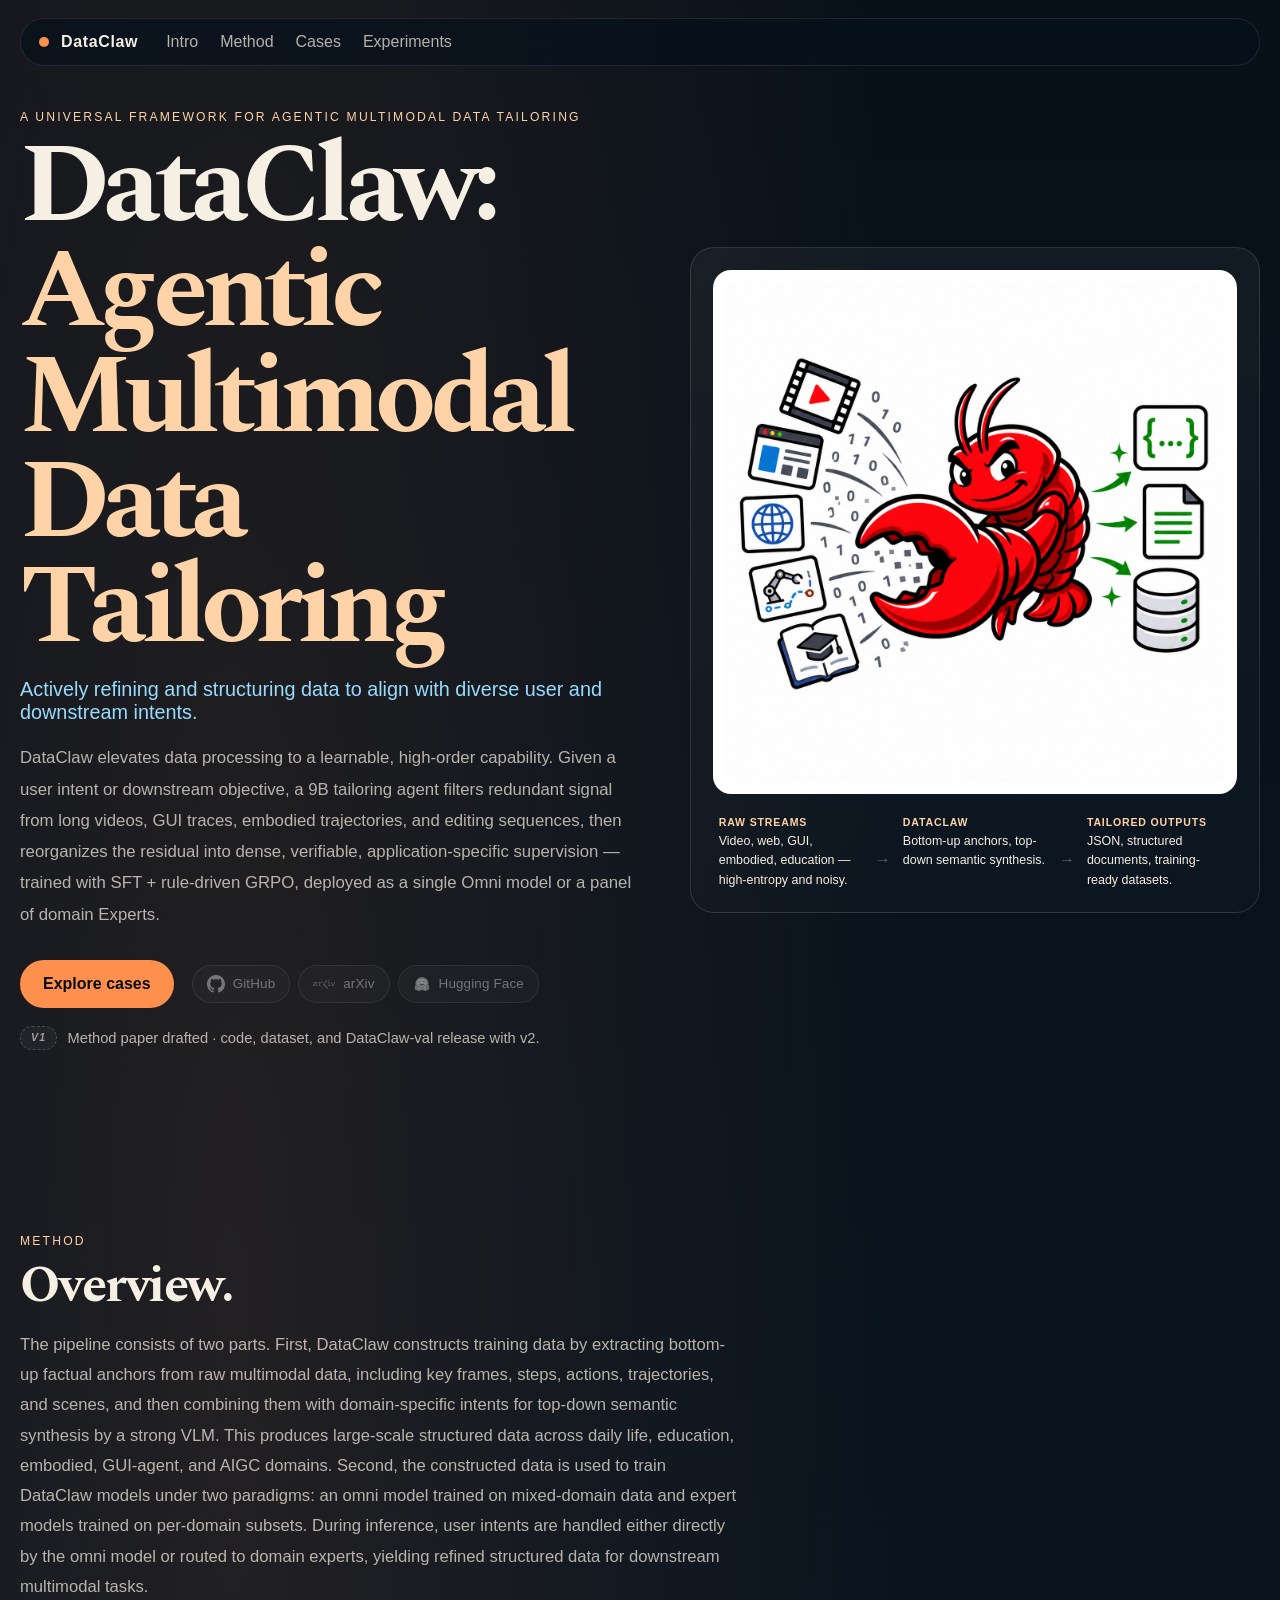
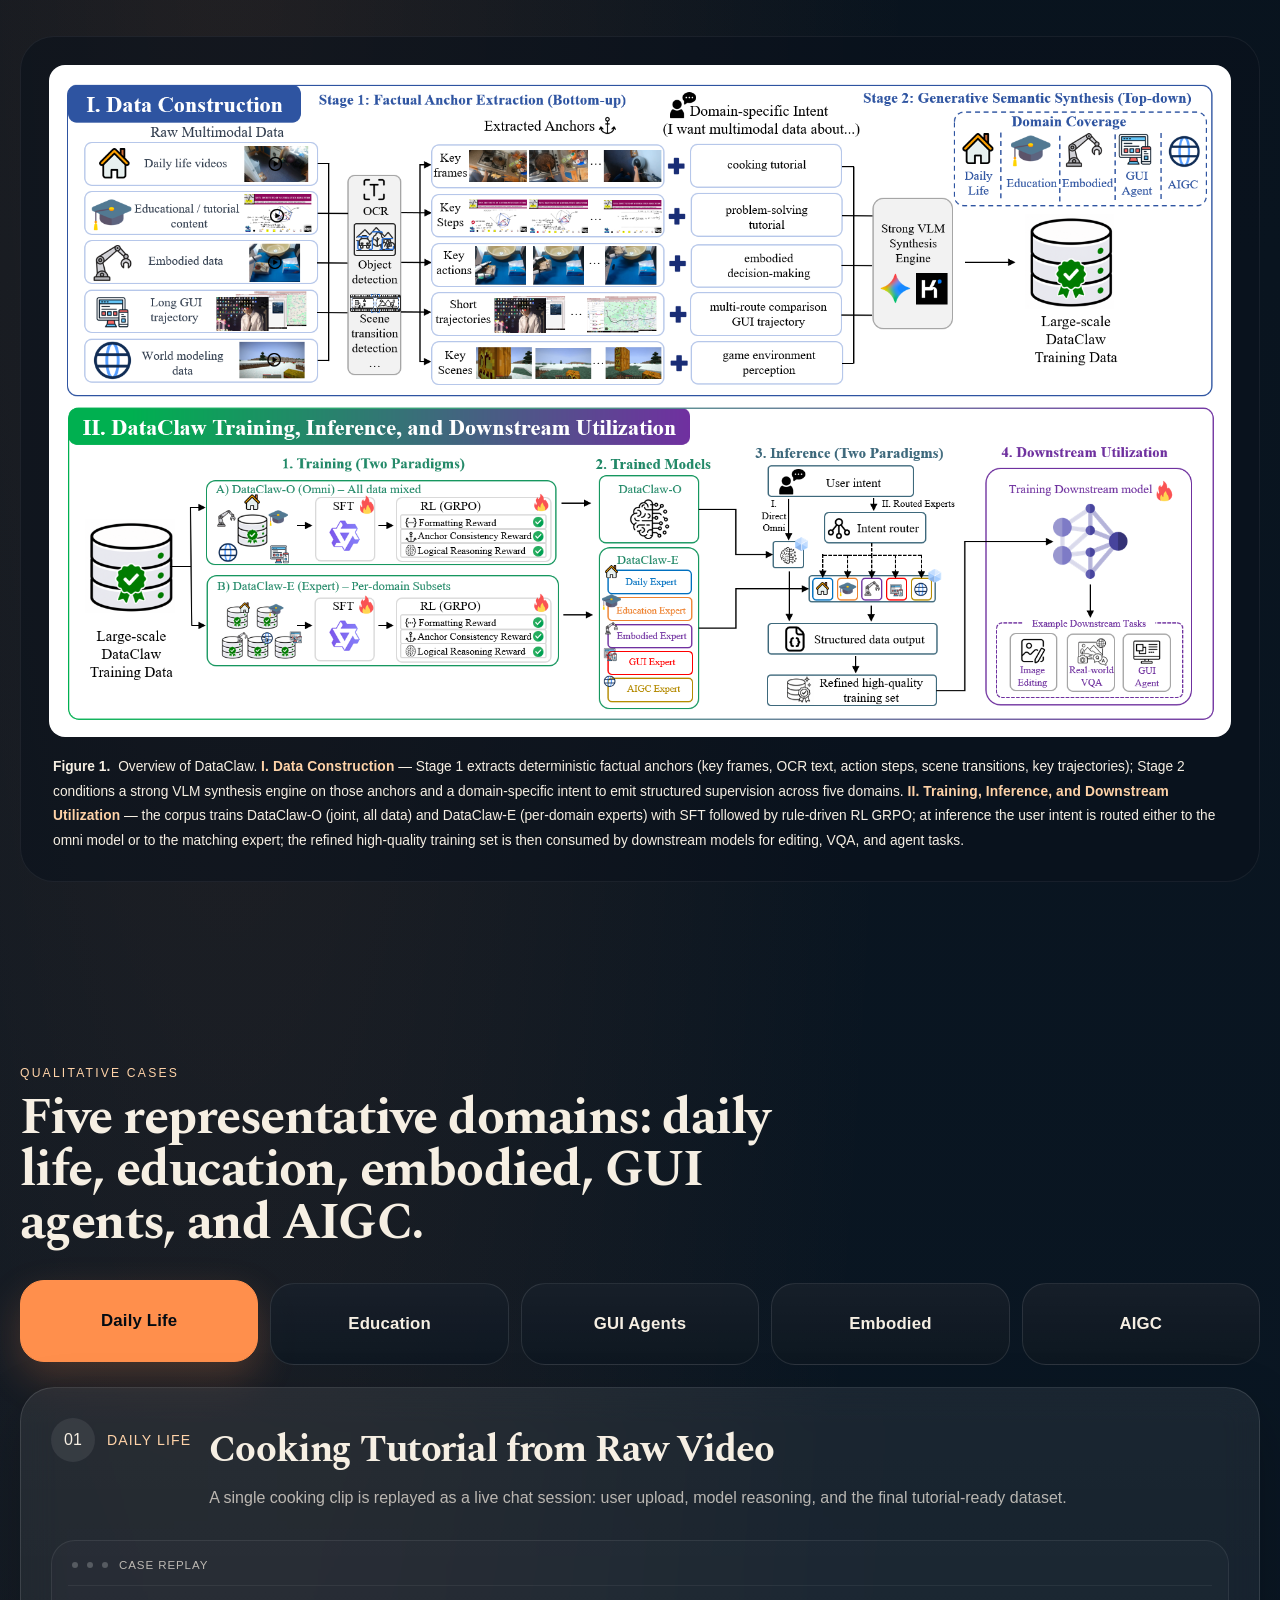
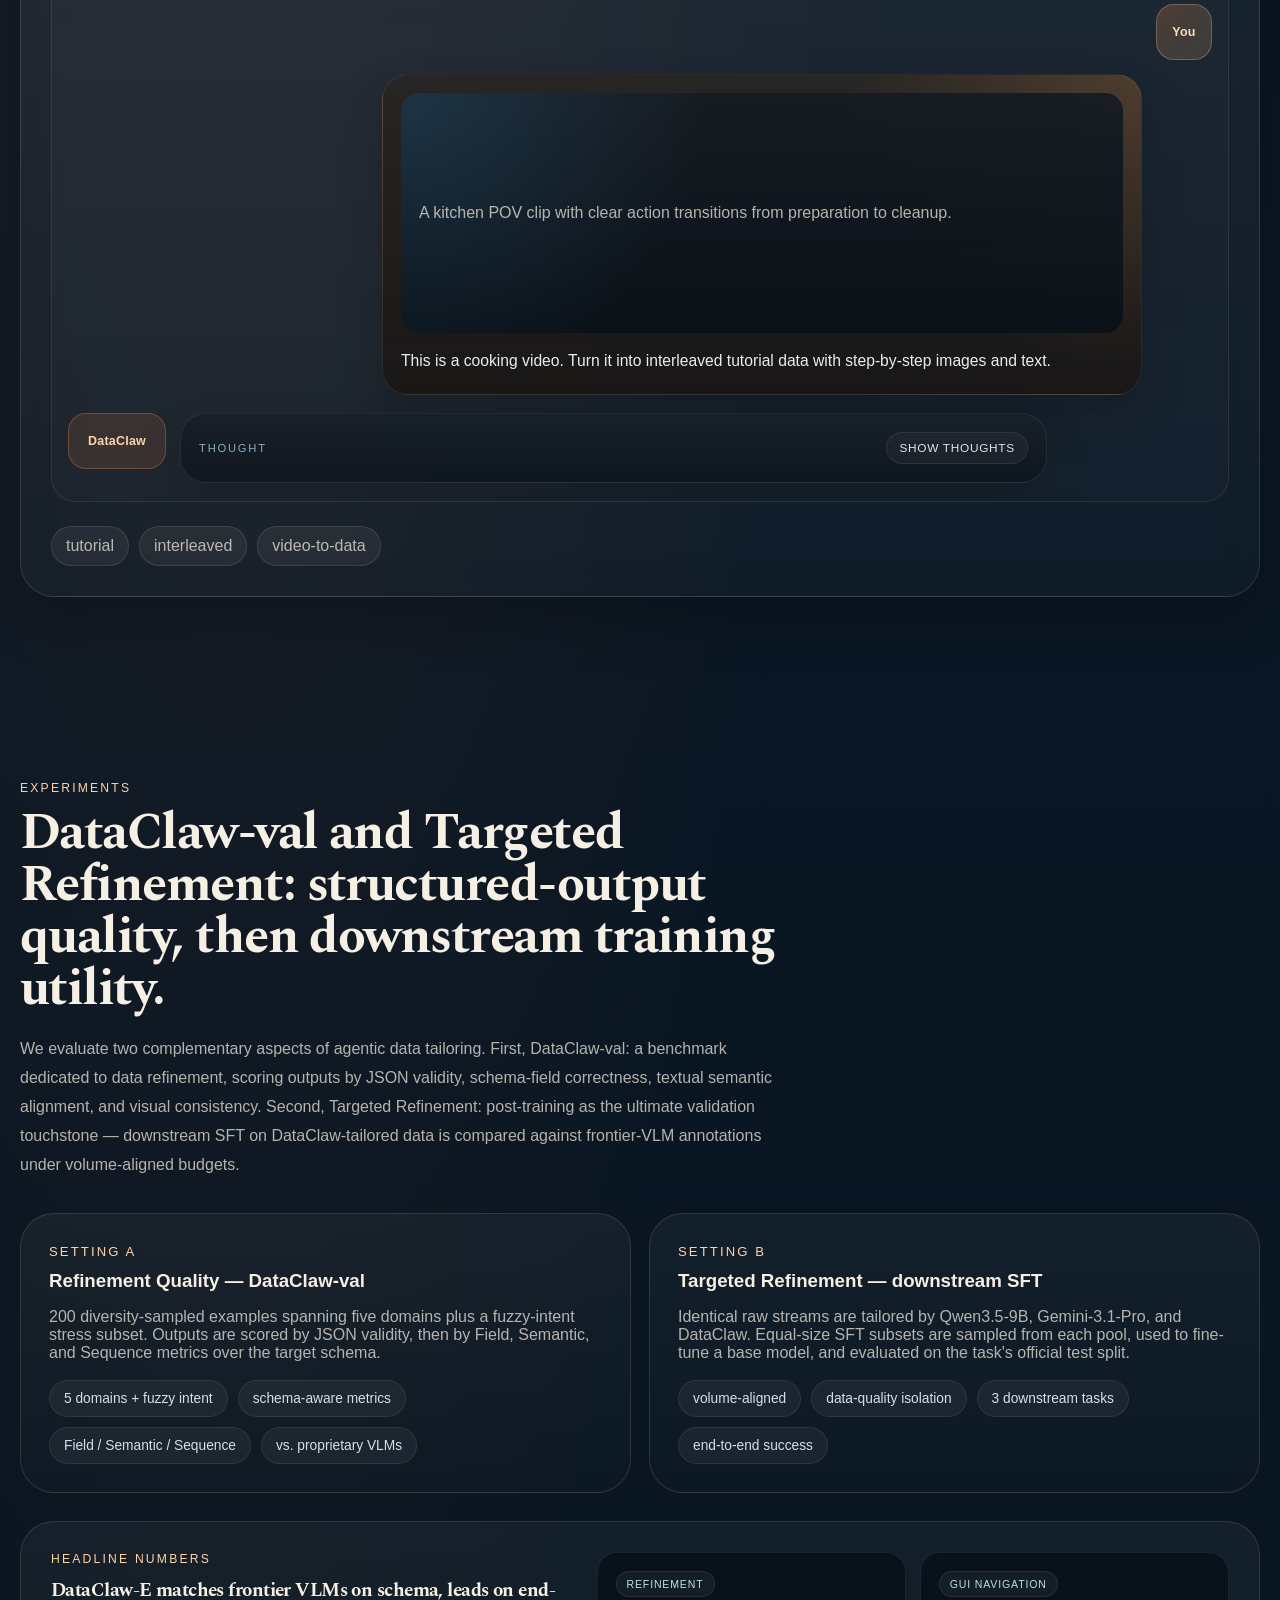
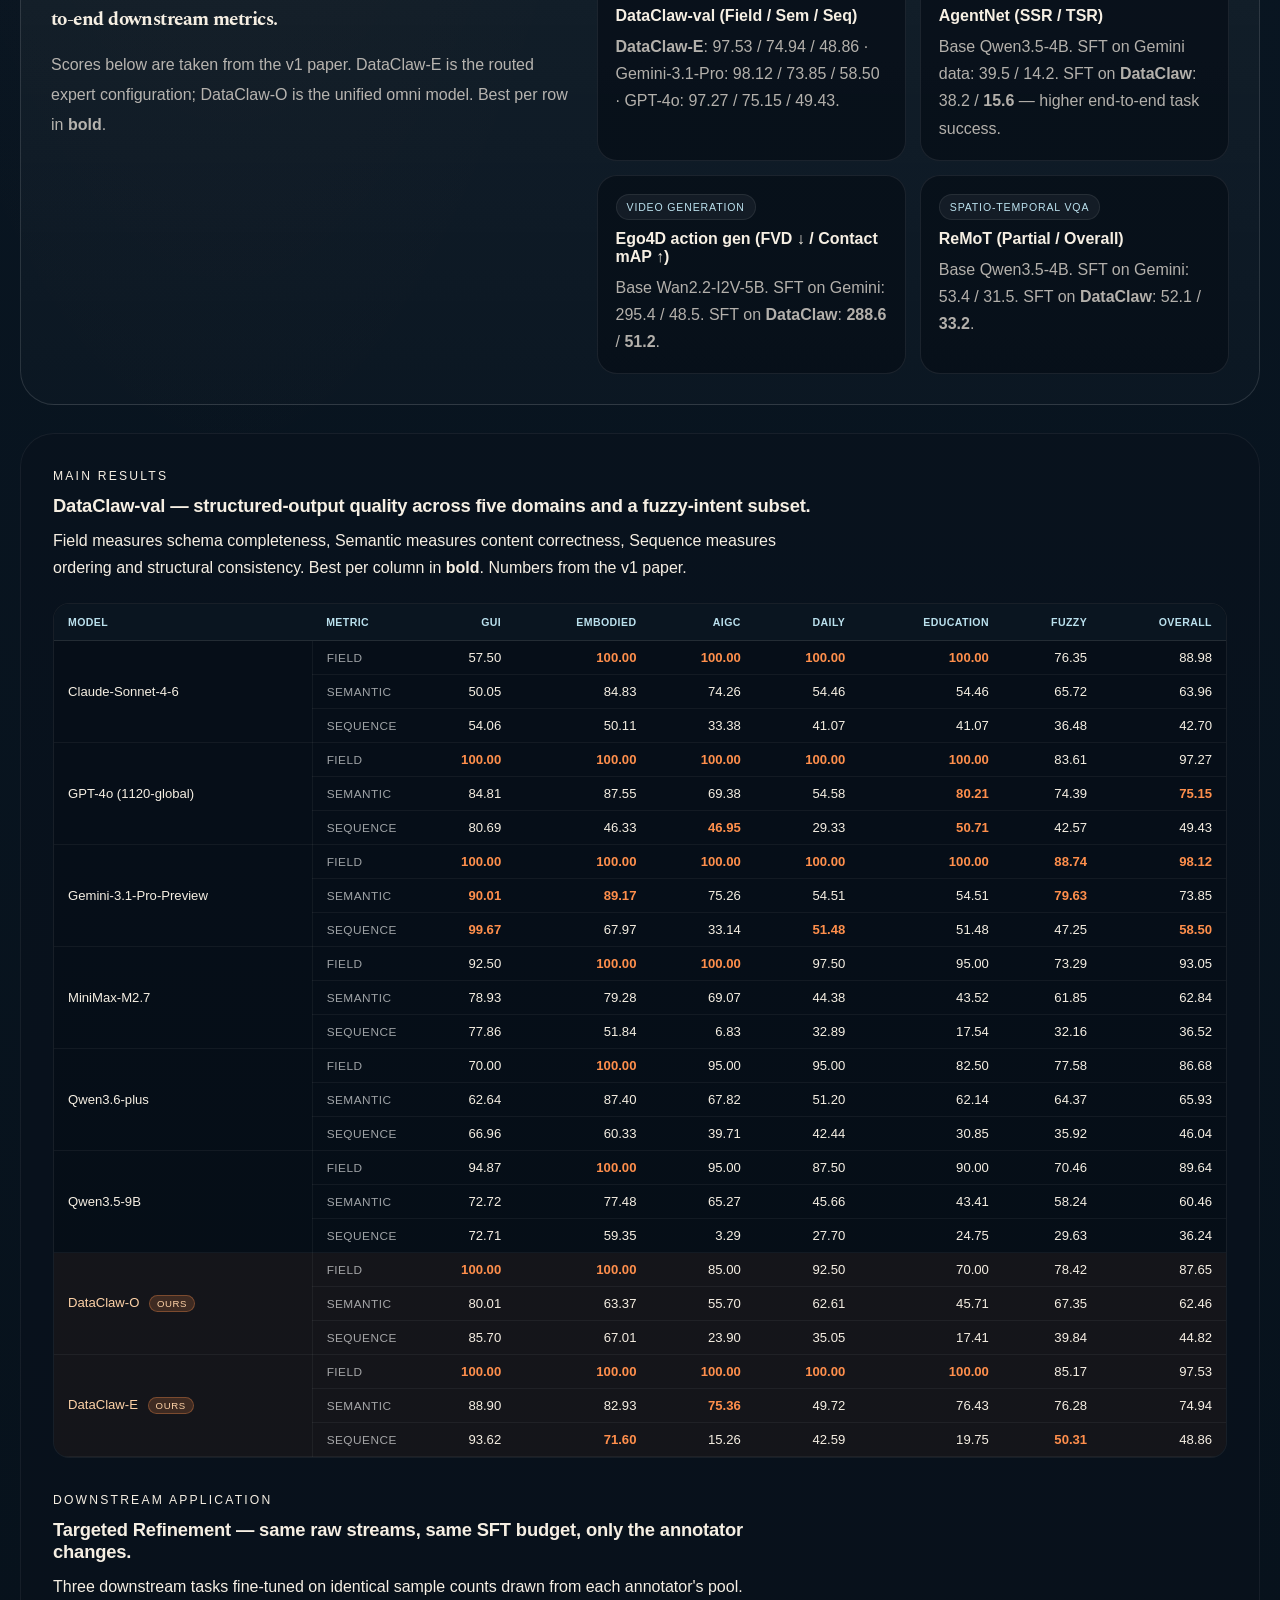
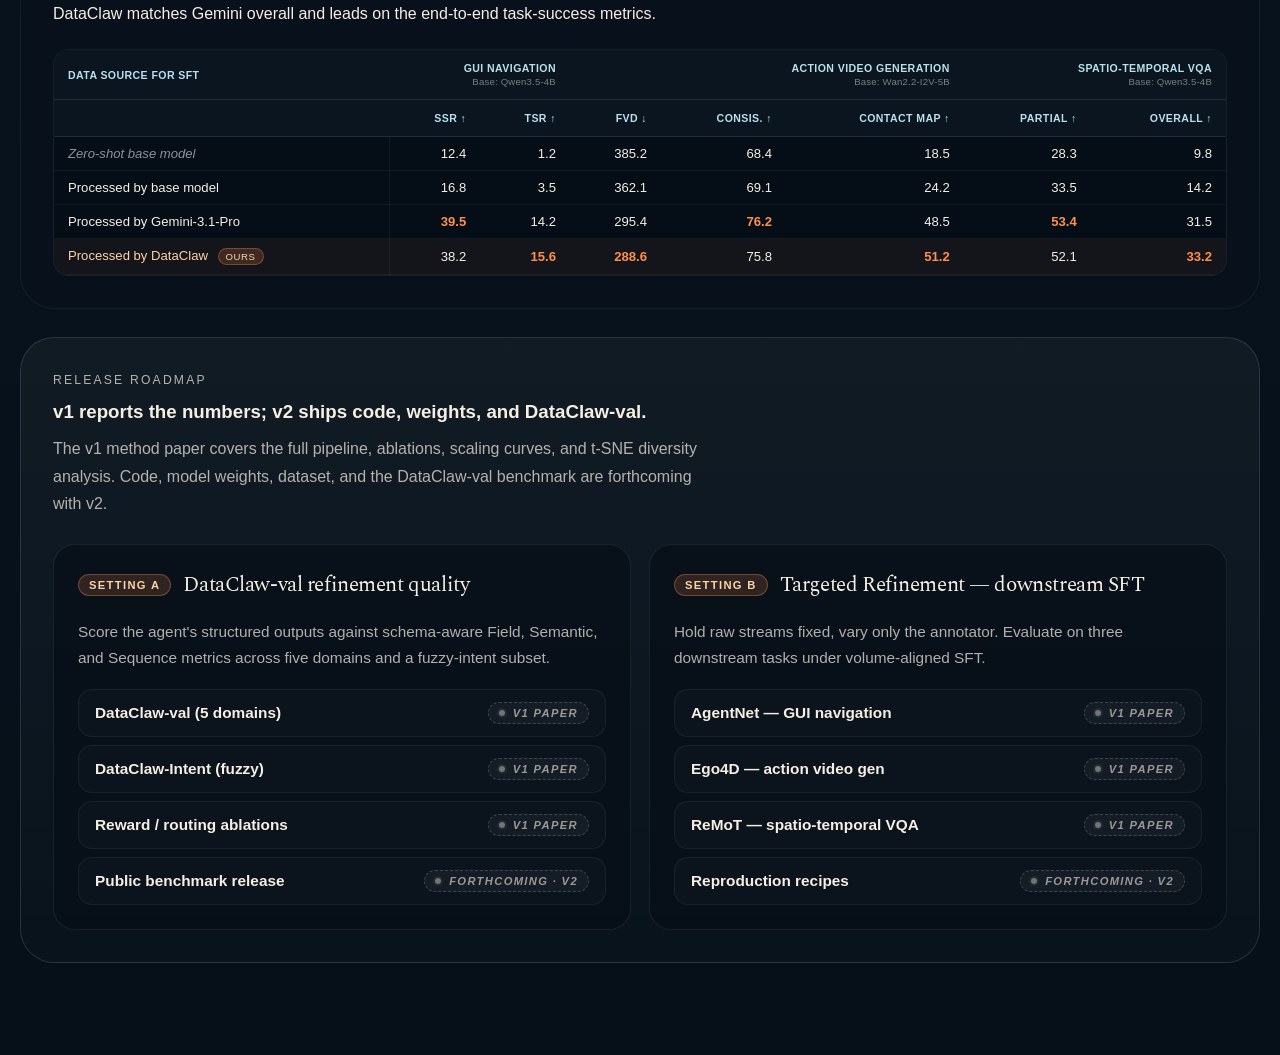
==== docs/index.html @ 2375d5c7 "Add DataClaw mascot illustration to hero stage" ====
<!doctype html>
<html lang="en">
  <head>
    <meta charset="UTF-8" />
    <meta name="viewport" content="width=device-width, initial-scale=1.0" />
    <title>DataClaw | Agentic Multimodal Data Tailoring</title>
    <meta
      name="description"
      content="DataClaw is a universal framework for agentic multimodal data tailoring: refine raw multimodal streams into intent-aligned, schema-conformant training data."
    />
    <link rel="preconnect" href="https://fonts.googleapis.com" />
    <link rel="preconnect" href="https://fonts.gstatic.com" crossorigin />
    <link
      rel="stylesheet"
      href="https://fonts.googleapis.com/css2?family=Spectral:ital,wght@0,500;0,600;1,400&display=swap"
    />
    <link rel="stylesheet" href="./styles.css?v=evaltable01" />
  </head>
  <body>
    <header class="site-nav">
      <a class="brand" href="#intro">
        <span class="brand-mark"></span>
        <span class="brand-text">DataClaw</span>
      </a>
      <nav class="nav-links" aria-label="Sections">
        <a href="#intro">Intro</a>
        <a href="#method">Method</a>
        <a href="#cases">Cases</a>
        <a href="#validation">Experiments</a>
      </nav>
    </header>

    <main>
      <section class="section hero" id="intro">
        <div class="hero-copy reveal">
          <p class="eyebrow">A universal framework for agentic multimodal data tailoring</p>
          <h1 class="hero-title">
            DataClaw:
            <span>Agentic Multimodal Data Tailoring</span>
          </h1>
          <p class="hero-subtitle">
            Actively refining and structuring data to align with diverse user and downstream intents.
          </p>
          <p class="hero-text">
            DataClaw elevates data processing to a learnable, high-order capability. Given a user
            intent or downstream objective, a 9B tailoring agent filters redundant signal from
            long videos, GUI traces, embodied trajectories, and editing sequences, then reorganizes
            the residual into dense, verifiable, application-specific supervision &mdash; trained
            with SFT + rule-driven GRPO, deployed as a single Omni model or a panel of domain Experts.
          </p>
          <div class="hero-actions">
            <a class="button button-primary" href="#cases">Explore cases</a>
            <div class="hero-icon-links" role="group" aria-label="Project links (forthcoming)">
              <span class="icon-link is-disabled" aria-disabled="true" title="GitHub &mdash; forthcoming">
                <svg viewBox="0 0 16 16" width="18" height="18" aria-hidden="true">
                  <path
                    fill="currentColor"
                    d="M8 0C3.58 0 0 3.58 0 8a8 8 0 0 0 5.47 7.59c.4.07.55-.17.55-.38 0-.19-.01-.82-.01-1.49-2.01.37-2.53-.49-2.69-.94-.09-.23-.48-.94-.82-1.13-.28-.15-.68-.52-.01-.53.63-.01 1.08.58 1.23.82.72 1.21 1.87.87 2.33.66.07-.52.28-.87.51-1.07-1.78-.2-3.64-.89-3.64-3.95 0-.87.31-1.59.82-2.15-.08-.2-.36-1.02.08-2.12 0 0 .67-.21 2.2.82.64-.18 1.32-.27 2-.27.68 0 1.36.09 2 .27 1.53-1.04 2.2-.82 2.2-.82.44 1.1.16 1.92.08 2.12.51.56.82 1.27.82 2.15 0 3.07-1.87 3.75-3.65 3.95.29.25.54.73.54 1.48 0 1.07-.01 1.93-.01 2.2 0 .21.15.46.55.38A8.013 8.013 0 0 0 16 8c0-4.42-3.58-8-8-8Z"
                  />
                </svg>
                <span class="icon-link-label">GitHub</span>
              </span>
              <span class="icon-link is-disabled" aria-disabled="true" title="arXiv &mdash; forthcoming">
                <img src="./assets/arxiv-logo.svg" alt="" class="icon-link-img icon-link-img-wordmark" />
                <span class="icon-link-label">arXiv</span>
              </span>
              <span class="icon-link is-disabled" aria-disabled="true" title="Hugging Face &mdash; forthcoming">
                <img src="./assets/hf-logo.svg" alt="" class="icon-link-img" />
                <span class="icon-link-label">Hugging Face</span>
              </span>
            </div>
          </div>
          <p class="hero-release-note">
            <span class="hero-release-tag">v1</span>
            <span>Method paper drafted &middot; code, dataset, and DataClaw-val release with v2.</span>
          </p>
        </div>

        <aside class="hero-stage reveal" aria-label="DataClaw at a glance">
          <figure class="hero-mascot">
            <img
              src="./assets/mascot.png"
              alt="DataClaw mascot: a red lobster pinching high-entropy raw multimodal inputs (video, web, GUI, robot, education) on the left and producing structured outputs (JSON, document, dataset) on the right."
              loading="eager"
            />
            <figcaption class="hero-mascot-caption">
              <span class="hero-mascot-step">
                <span class="hero-mascot-step-tag">Raw streams</span>
                <span class="hero-mascot-step-copy">Video, web, GUI, embodied, education &mdash; high-entropy and noisy.</span>
              </span>
              <span class="hero-mascot-arrow" aria-hidden="true">&rarr;</span>
              <span class="hero-mascot-step">
                <span class="hero-mascot-step-tag">DataClaw</span>
                <span class="hero-mascot-step-copy">Bottom-up anchors, top-down semantic synthesis.</span>
              </span>
              <span class="hero-mascot-arrow" aria-hidden="true">&rarr;</span>
              <span class="hero-mascot-step">
                <span class="hero-mascot-step-tag">Tailored outputs</span>
                <span class="hero-mascot-step-copy">JSON, structured documents, training-ready datasets.</span>
              </span>
            </figcaption>
          </figure>
        </aside>
      </section>

      <section class="section method-section" id="method">
        <div class="section-head reveal">
          <p class="eyebrow">Method</p>
          <h2>Overview.</h2>
          <p class="section-copy">
            The pipeline consists of two parts. First, DataClaw constructs training data by
            extracting bottom-up factual anchors from raw multimodal data, including key frames,
            steps, actions, trajectories, and scenes, and then combining them with domain-specific
            intents for top-down semantic synthesis by a strong VLM. This produces large-scale
            structured data across daily life, education, embodied, GUI-agent, and AIGC domains.
            Second, the constructed data is used to train DataClaw models under two paradigms:
            an omni model trained on mixed-domain data and expert models trained on per-domain
            subsets. During inference, user intents are handled either directly by the omni model
            or routed to domain experts, yielding refined structured data for downstream
            multimodal tasks.
          </p>
        </div>

        <figure class="method-overview-figure reveal" aria-labelledby="method-overview-caption">
          <img
            src="./assets/method/overview.png"
            alt="DataClaw overview: data construction via bottom-up factual anchor extraction and top-down semantic synthesis, followed by training under Omni and Expert paradigms, inference, and downstream utilization."
            loading="lazy"
          />
          <figcaption id="method-overview-caption">
            <strong>Figure 1.</strong> Overview of DataClaw.
            <em>I. Data Construction</em> &mdash; Stage 1 extracts deterministic factual anchors
            (key frames, OCR text, action steps, scene transitions, key trajectories);
            Stage 2 conditions a strong VLM synthesis engine on those anchors and a
            domain-specific intent to emit structured supervision across five domains.
            <em>II. Training, Inference, and Downstream Utilization</em> &mdash; the corpus
            trains DataClaw-O (joint, all data) and DataClaw-E (per-domain experts) with
            SFT followed by rule-driven RL GRPO; at inference the user intent is routed
            either to the omni model or to the matching expert; the refined high-quality
            training set is then consumed by downstream models for editing, VQA, and agent
            tasks.
          </figcaption>
        </figure>
      </section>

      <section class="section cases-section" id="cases">
        <div class="section-head reveal">
          <p class="eyebrow">Qualitative cases</p>
          <h2>Five representative domains: daily life, education, embodied, GUI agents, and AIGC.</h2>
        </div>

        <div class="cases-layout">
          <nav class="case-nav reveal" id="case-filter" aria-label="Case categories">
            <button class="case-nav-item is-active" type="button" data-case-target="cooking" aria-controls="case-spotlight">
              <span class="case-nav-title">Daily Life</span>
            </button>
            <button class="case-nav-item" type="button" data-case-target="geometry" aria-controls="case-spotlight">
              <span class="case-nav-title">Education</span>
            </button>
            <button class="case-nav-item" type="button" data-case-target="gui" aria-controls="case-spotlight">
              <span class="case-nav-title">GUI Agents</span>
            </button>
            <button class="case-nav-item" type="button" data-case-target="embodied" aria-controls="case-spotlight">
              <span class="case-nav-title">Embodied</span>
            </button>
            <button class="case-nav-item" type="button" data-case-target="editing" aria-controls="case-spotlight">
              <span class="case-nav-title">AIGC</span>
            </button>
          </nav>

          <aside class="case-spotlight reveal" id="case-spotlight">
            <div class="spotlight-header">
              <div class="spotlight-meta">
                <span class="spotlight-index" id="spotlight-index">01</span>
                <span class="spotlight-domain" id="spotlight-domain">Daily Life</span>
              </div>
              <div class="spotlight-copy">
                <h3 id="spotlight-title">Cooking Tutorial from Raw Video</h3>
                <p id="spotlight-summary">
                  Turn a cooking-and-cleanup video into interleaved instructional data that feels like a real tutorial page.
                </p>
                <div class="case-subnav" id="case-subnav" hidden>
                  <span class="case-subnav-label">Subcategory</span>
                  <div class="case-subnav-controls">
                    <button class="case-subnav-button" id="case-subnav-prev" type="button" aria-label="Previous subcategory">
                      <span aria-hidden="true">‹</span>
                    </button>
                    <span class="case-subnav-current" id="case-subnav-current">Game Generation</span>
                    <button class="case-subnav-button" id="case-subnav-next" type="button" aria-label="Next subcategory">
                      <span aria-hidden="true">›</span>
                    </button>
                  </div>
                  <span class="case-subnav-count" id="case-subnav-count">1 / 2</span>
                </div>
              </div>
            </div>

            <div class="case-chat-shell" id="case-chat-shell">
              <div class="case-chat-topbar">
                <span class="chat-topbar-dot"></span>
                <span class="chat-topbar-dot"></span>
                <span class="chat-topbar-dot"></span>
                <p>Case Replay</p>
              </div>

              <div class="case-chat-thread" id="case-chat-thread">
                <article class="chat-message chat-message-user" data-chat-step="1">
                  <div class="chat-avatar chat-avatar-user">You</div>
                  <div class="chat-bubble chat-bubble-user">
                    <div class="chat-upload-preview" id="case-input-preview">
                      <video
                        class="case-input-video"
                        id="case-input-video"
                        playsinline
                        muted
                        controls
                        loop
                        preload="metadata"
                      ></video>
                      <img class="case-input-poster" id="case-input-poster" alt="Uploaded video preview" hidden />
                    </div>

                    <div class="case-input-assets" id="case-input-assets" hidden></div>

                    <div class="case-input-fallback" id="case-input-fallback">
                      <p id="case-input-fallback-copy">A source asset is available for this case.</p>
                    </div>

                    <p class="chat-message-copy" id="case-input-intent">
                      This is a cooking video. Turn it into interleaved tutorial data with step-by-step images and text.
                    </p>
                  </div>
                </article>

                <article class="chat-message chat-message-assistant" data-chat-step="2">
                  <div class="chat-avatar chat-avatar-ai">DataClaw</div>
                  <div class="chat-bubble chat-bubble-assistant">
                    <div class="case-thought-head">
                      <p class="chat-bubble-kicker">THOUGHT</p>
                      <button
                        class="case-thought-toggle"
                        id="case-thought-toggle"
                        type="button"
                        aria-expanded="false"
                        aria-controls="case-thought-panel"
                      >
                        <span id="case-thought-toggle-label">Show thoughts</span>
                      </button>
                    </div>
                    <div class="case-thought-panel is-collapsed" id="case-thought-panel" hidden>
                      <div class="chat-typing" id="case-typing-indicator" aria-hidden="true">
                        <span></span>
                        <span></span>
                        <span></span>
                      </div>

                      <div class="case-thought-grid" id="case-thought-grid"></div>
                    </div>
                  </div>
                </article>

                <article class="chat-message chat-message-assistant chat-message-output" data-chat-step="3">
                  <div class="chat-avatar chat-avatar-ai">DataClaw</div>
                  <div class="chat-bubble chat-bubble-assistant chat-bubble-output">
                    <div class="chat-sample-card" id="case-output-card">
                      <div class="case-output-field" id="case-output-task-field">
                        <span class="case-output-label" id="case-output-task-label">TASK</span>
                        <div class="case-task-preview" id="case-task-preview" hidden>
                          <video
                            id="case-task-video"
                            playsinline
                            muted
                            controls
                            loop
                            preload="metadata"
                            hidden
                          ></video>
                          <img id="case-task-poster" alt="Task source frame" />
                        </div>
                        <p class="case-output-question" id="case-output-question">
                          This is my current situation: I am about to cook meat, and I am setting a timer to keep track of the cooking time. I want to know what I should do next.
                        </p>
                      </div>
                      <div class="case-output-field" id="case-output-solution-field">
                        <span class="case-output-label" id="case-output-solution-label">SOLUTION</span>
                        <p class="case-output-text" id="case-output-text" hidden></p>
                        <div class="case-output-gallery" id="case-output-gallery"></div>
                      </div>
                    </div>
                  </div>
                </article>
              </div>
            </div>

            <div class="spotlight-tags" id="spotlight-tags"></div>
          </aside>
        </div>
      </section>

      <section class="section validation-section" id="validation">
        <div class="section-head reveal">
          <p class="eyebrow">Experiments</p>
          <h2>DataClaw-val and Targeted Refinement: structured-output quality, then downstream training utility.</h2>
          <p class="validation-intro">
            We evaluate two complementary aspects of agentic data tailoring. First,
            DataClaw-val: a benchmark dedicated to data refinement, scoring outputs by JSON
            validity, schema-field correctness, textual semantic alignment, and visual
            consistency. Second, Targeted Refinement: post-training as the ultimate
            validation touchstone &mdash; downstream SFT on DataClaw-tailored data is
            compared against frontier-VLM annotations under volume-aligned budgets.
          </p>
        </div>

        <div class="eval-setting-grid">
          <article class="eval-setting-card reveal">
            <span class="validation-index">Setting A</span>
            <h3>Refinement Quality &mdash; DataClaw-val</h3>
            <p>
              200 diversity-sampled examples spanning five domains plus a fuzzy-intent
              stress subset. Outputs are scored by JSON validity, then by Field, Semantic,
              and Sequence metrics over the target schema.
            </p>
            <ul class="eval-pill-list">
              <li>5 domains + fuzzy intent</li>
              <li>schema-aware metrics</li>
              <li>Field / Semantic / Sequence</li>
              <li>vs. proprietary VLMs</li>
            </ul>
          </article>
          <article class="eval-setting-card reveal">
            <span class="validation-index">Setting B</span>
            <h3>Targeted Refinement &mdash; downstream SFT</h3>
            <p>
              Identical raw streams are tailored by Qwen3.5-9B, Gemini-3.1-Pro, and
              DataClaw. Equal-size SFT subsets are sampled from each pool, used to
              fine-tune a base model, and evaluated on the task's official test split.
            </p>
            <ul class="eval-pill-list">
              <li>volume-aligned</li>
              <li>data-quality isolation</li>
              <li>3 downstream tasks</li>
              <li>end-to-end success</li>
            </ul>
          </article>
        </div>

        <div class="eval-benchmark-board reveal">
          <div class="summary-copy">
            <p class="eyebrow">Headline numbers</p>
            <h3>DataClaw-E matches frontier VLMs on schema, leads on end-to-end downstream metrics.</h3>
            <p>
              Scores below are taken from the v1 paper. DataClaw-E is the routed expert
              configuration; DataClaw-O is the unified omni model. Best per row in <strong>bold</strong>.
            </p>
          </div>
          <div class="eval-benchmark-grid">
            <article class="eval-benchmark-card">
              <span class="eval-benchmark-tag">Refinement</span>
              <h4>DataClaw-val (Field / Sem / Seq)</h4>
              <p><strong>DataClaw-E</strong>: 97.53 / 74.94 / 48.86 &middot; Gemini-3.1-Pro: 98.12 / 73.85 / 58.50 &middot; GPT-4o: 97.27 / 75.15 / 49.43.</p>
            </article>
            <article class="eval-benchmark-card">
              <span class="eval-benchmark-tag">GUI navigation</span>
              <h4>AgentNet (SSR / TSR)</h4>
              <p>Base Qwen3.5-4B. SFT on Gemini data: 39.5 / 14.2. SFT on <strong>DataClaw</strong>: 38.2 / <strong>15.6</strong> &mdash; higher end-to-end task success.</p>
            </article>
            <article class="eval-benchmark-card">
              <span class="eval-benchmark-tag">Video generation</span>
              <h4>Ego4D action gen (FVD &darr; / Contact mAP &uarr;)</h4>
              <p>Base Wan2.2-I2V-5B. SFT on Gemini: 295.4 / 48.5. SFT on <strong>DataClaw</strong>: <strong>288.6</strong> / <strong>51.2</strong>.</p>
            </article>
            <article class="eval-benchmark-card">
              <span class="eval-benchmark-tag">Spatio-temporal VQA</span>
              <h4>ReMoT (Partial / Overall)</h4>
              <p>Base Qwen3.5-4B. SFT on Gemini: 53.4 / 31.5. SFT on <strong>DataClaw</strong>: 52.1 / <strong>33.2</strong>.</p>
            </article>
          </div>
        </div>

        <div class="eval-results reveal" aria-labelledby="eval-results-heading">
          <div class="eval-results-head">
            <p class="eyebrow">Main results</p>
            <h3 id="eval-results-heading">DataClaw-val &mdash; structured-output quality across five domains and a fuzzy-intent subset.</h3>
            <p>
              Field measures schema completeness, Semantic measures content correctness,
              Sequence measures ordering and structural consistency. Best per column in
              <strong>bold</strong>. Numbers from the v1 paper.
            </p>
          </div>

          <div class="eval-table-wrap">
            <table class="eval-table">
              <thead>
                <tr>
                  <th class="eval-table-model">Model</th>
                  <th class="eval-table-metric">Metric</th>
                  <th>GUI</th>
                  <th>Embodied</th>
                  <th>AIGC</th>
                  <th>Daily</th>
                  <th>Education</th>
                  <th>Fuzzy</th>
                  <th>Overall</th>
                </tr>
              </thead>
              <tbody>
                <tr class="eval-table-group-start">
                  <td class="eval-table-model" rowspan="3">Claude-Sonnet-4-6</td>
                  <td class="eval-table-metric">Field</td>
                  <td>57.50</td><td><strong>100.00</strong></td><td><strong>100.00</strong></td><td><strong>100.00</strong></td><td><strong>100.00</strong></td><td>76.35</td><td>88.98</td>
                </tr>
                <tr><td class="eval-table-metric">Semantic</td><td>50.05</td><td>84.83</td><td>74.26</td><td>54.46</td><td>54.46</td><td>65.72</td><td>63.96</td></tr>
                <tr><td class="eval-table-metric">Sequence</td><td>54.06</td><td>50.11</td><td>33.38</td><td>41.07</td><td>41.07</td><td>36.48</td><td>42.70</td></tr>

                <tr class="eval-table-group-start">
                  <td class="eval-table-model" rowspan="3">GPT-4o (1120-global)</td>
                  <td class="eval-table-metric">Field</td>
                  <td><strong>100.00</strong></td><td><strong>100.00</strong></td><td><strong>100.00</strong></td><td><strong>100.00</strong></td><td><strong>100.00</strong></td><td>83.61</td><td>97.27</td>
                </tr>
                <tr><td class="eval-table-metric">Semantic</td><td>84.81</td><td>87.55</td><td>69.38</td><td>54.58</td><td><strong>80.21</strong></td><td>74.39</td><td><strong>75.15</strong></td></tr>
                <tr><td class="eval-table-metric">Sequence</td><td>80.69</td><td>46.33</td><td><strong>46.95</strong></td><td>29.33</td><td><strong>50.71</strong></td><td>42.57</td><td>49.43</td></tr>

                <tr class="eval-table-group-start">
                  <td class="eval-table-model" rowspan="3">Gemini-3.1-Pro-Preview</td>
                  <td class="eval-table-metric">Field</td>
                  <td><strong>100.00</strong></td><td><strong>100.00</strong></td><td><strong>100.00</strong></td><td><strong>100.00</strong></td><td><strong>100.00</strong></td><td><strong>88.74</strong></td><td><strong>98.12</strong></td>
                </tr>
                <tr><td class="eval-table-metric">Semantic</td><td><strong>90.01</strong></td><td><strong>89.17</strong></td><td>75.26</td><td>54.51</td><td>54.51</td><td><strong>79.63</strong></td><td>73.85</td></tr>
                <tr><td class="eval-table-metric">Sequence</td><td><strong>99.67</strong></td><td>67.97</td><td>33.14</td><td><strong>51.48</strong></td><td>51.48</td><td>47.25</td><td><strong>58.50</strong></td></tr>

                <tr class="eval-table-group-start">
                  <td class="eval-table-model" rowspan="3">MiniMax-M2.7</td>
                  <td class="eval-table-metric">Field</td>
                  <td>92.50</td><td><strong>100.00</strong></td><td><strong>100.00</strong></td><td>97.50</td><td>95.00</td><td>73.29</td><td>93.05</td>
                </tr>
                <tr><td class="eval-table-metric">Semantic</td><td>78.93</td><td>79.28</td><td>69.07</td><td>44.38</td><td>43.52</td><td>61.85</td><td>62.84</td></tr>
                <tr><td class="eval-table-metric">Sequence</td><td>77.86</td><td>51.84</td><td>6.83</td><td>32.89</td><td>17.54</td><td>32.16</td><td>36.52</td></tr>

                <tr class="eval-table-group-start">
                  <td class="eval-table-model" rowspan="3">Qwen3.6-plus</td>
                  <td class="eval-table-metric">Field</td>
                  <td>70.00</td><td><strong>100.00</strong></td><td>95.00</td><td>95.00</td><td>82.50</td><td>77.58</td><td>86.68</td>
                </tr>
                <tr><td class="eval-table-metric">Semantic</td><td>62.64</td><td>87.40</td><td>67.82</td><td>51.20</td><td>62.14</td><td>64.37</td><td>65.93</td></tr>
                <tr><td class="eval-table-metric">Sequence</td><td>66.96</td><td>60.33</td><td>39.71</td><td>42.44</td><td>30.85</td><td>35.92</td><td>46.04</td></tr>

                <tr class="eval-table-group-start">
                  <td class="eval-table-model" rowspan="3">Qwen3.5-9B</td>
                  <td class="eval-table-metric">Field</td>
                  <td>94.87</td><td><strong>100.00</strong></td><td>95.00</td><td>87.50</td><td>90.00</td><td>70.46</td><td>89.64</td>
                </tr>
                <tr><td class="eval-table-metric">Semantic</td><td>72.72</td><td>77.48</td><td>65.27</td><td>45.66</td><td>43.41</td><td>58.24</td><td>60.46</td></tr>
                <tr><td class="eval-table-metric">Sequence</td><td>72.71</td><td>59.35</td><td>3.29</td><td>27.70</td><td>24.75</td><td>29.63</td><td>36.24</td></tr>

                <tr class="eval-table-group-start eval-table-row-ours">
                  <td class="eval-table-model" rowspan="3">DataClaw-O <span class="eval-table-tag">Ours</span></td>
                  <td class="eval-table-metric">Field</td>
                  <td><strong>100.00</strong></td><td><strong>100.00</strong></td><td>85.00</td><td>92.50</td><td>70.00</td><td>78.42</td><td>87.65</td>
                </tr>
                <tr class="eval-table-row-ours"><td class="eval-table-metric">Semantic</td><td>80.01</td><td>63.37</td><td>55.70</td><td>62.61</td><td>45.71</td><td>67.35</td><td>62.46</td></tr>
                <tr class="eval-table-row-ours"><td class="eval-table-metric">Sequence</td><td>85.70</td><td>67.01</td><td>23.90</td><td>35.05</td><td>17.41</td><td>39.84</td><td>44.82</td></tr>

                <tr class="eval-table-group-start eval-table-row-ours">
                  <td class="eval-table-model" rowspan="3">DataClaw-E <span class="eval-table-tag">Ours</span></td>
                  <td class="eval-table-metric">Field</td>
                  <td><strong>100.00</strong></td><td><strong>100.00</strong></td><td><strong>100.00</strong></td><td><strong>100.00</strong></td><td><strong>100.00</strong></td><td>85.17</td><td>97.53</td>
                </tr>
                <tr class="eval-table-row-ours"><td class="eval-table-metric">Semantic</td><td>88.90</td><td>82.93</td><td><strong>75.36</strong></td><td>49.72</td><td>76.43</td><td>76.28</td><td>74.94</td></tr>
                <tr class="eval-table-row-ours"><td class="eval-table-metric">Sequence</td><td>93.62</td><td><strong>71.60</strong></td><td>15.26</td><td>42.59</td><td>19.75</td><td><strong>50.31</strong></td><td>48.86</td></tr>
              </tbody>
            </table>
          </div>

          <div class="eval-results-head" style="margin-top: 32px;">
            <p class="eyebrow">Downstream application</p>
            <h3>Targeted Refinement &mdash; same raw streams, same SFT budget, only the annotator changes.</h3>
            <p>
              Three downstream tasks fine-tuned on identical sample counts drawn from each
              annotator's pool. DataClaw matches Gemini overall and leads on the
              end-to-end task-success metrics.
            </p>
          </div>

          <div class="eval-table-wrap">
            <table class="eval-table eval-table-downstream">
              <thead>
                <tr>
                  <th class="eval-table-model">Data source for SFT</th>
                  <th colspan="2">GUI Navigation<span class="eval-table-base">Base: Qwen3.5-4B</span></th>
                  <th colspan="3">Action Video Generation<span class="eval-table-base">Base: Wan2.2-I2V-5B</span></th>
                  <th colspan="2">Spatio-temporal VQA<span class="eval-table-base">Base: Qwen3.5-4B</span></th>
                </tr>
                <tr class="eval-table-subhead">
                  <th></th>
                  <th>SSR &uarr;</th><th>TSR &uarr;</th>
                  <th>FVD &darr;</th><th>Consis. &uarr;</th><th>Contact mAP &uarr;</th>
                  <th>Partial &uarr;</th><th>Overall &uarr;</th>
                </tr>
              </thead>
              <tbody>
                <tr><td class="eval-table-model"><em>Zero-shot base model</em></td><td>12.4</td><td>1.2</td><td>385.2</td><td>68.4</td><td>18.5</td><td>28.3</td><td>9.8</td></tr>
                <tr><td class="eval-table-model">Processed by base model</td><td>16.8</td><td>3.5</td><td>362.1</td><td>69.1</td><td>24.2</td><td>33.5</td><td>14.2</td></tr>
                <tr><td class="eval-table-model">Processed by Gemini-3.1-Pro</td><td><strong>39.5</strong></td><td>14.2</td><td>295.4</td><td><strong>76.2</strong></td><td>48.5</td><td><strong>53.4</strong></td><td>31.5</td></tr>
                <tr class="eval-table-row-ours"><td class="eval-table-model">Processed by DataClaw <span class="eval-table-tag">Ours</span></td><td>38.2</td><td><strong>15.6</strong></td><td><strong>288.6</strong></td><td>75.8</td><td><strong>51.2</strong></td><td>52.1</td><td><strong>33.2</strong></td></tr>
              </tbody>
            </table>
          </div>
        </div>

        <div class="eval-roadmap reveal" aria-labelledby="eval-roadmap-heading">
          <div class="eval-roadmap-head">
            <p class="eyebrow">Release roadmap</p>
            <h3 id="eval-roadmap-heading">v1 reports the numbers; v2 ships code, weights, and DataClaw-val.</h3>
            <p>
              The v1 method paper covers the full pipeline, ablations, scaling curves, and
              t-SNE diversity analysis. Code, model weights, dataset, and the DataClaw-val
              benchmark are forthcoming with v2.
            </p>
          </div>
          <ol class="eval-roadmap-tracks" aria-label="Validation tracks">
            <li class="eval-roadmap-track">
              <p class="eval-roadmap-track-label">
                <span class="eval-roadmap-track-tag">Setting A</span>
                <span class="eval-roadmap-track-name">DataClaw-val refinement quality</span>
              </p>
              <p class="eval-roadmap-track-copy">
                Score the agent's structured outputs against schema-aware Field, Semantic,
                and Sequence metrics across five domains and a fuzzy-intent subset.
              </p>
              <ul class="eval-roadmap-coverage">
                <li class="eval-roadmap-coverage-item">
                  <span class="eval-roadmap-coverage-bench">DataClaw-val (5 domains)</span>
                  <span class="eval-roadmap-coverage-state">v1 paper</span>
                </li>
                <li class="eval-roadmap-coverage-item">
                  <span class="eval-roadmap-coverage-bench">DataClaw-Intent (fuzzy)</span>
                  <span class="eval-roadmap-coverage-state">v1 paper</span>
                </li>
                <li class="eval-roadmap-coverage-item">
                  <span class="eval-roadmap-coverage-bench">Reward / routing ablations</span>
                  <span class="eval-roadmap-coverage-state">v1 paper</span>
                </li>
                <li class="eval-roadmap-coverage-item">
                  <span class="eval-roadmap-coverage-bench">Public benchmark release</span>
                  <span class="eval-roadmap-coverage-state">Forthcoming &middot; v2</span>
                </li>
              </ul>
            </li>
            <li class="eval-roadmap-track">
              <p class="eval-roadmap-track-label">
                <span class="eval-roadmap-track-tag">Setting B</span>
                <span class="eval-roadmap-track-name">Targeted Refinement &mdash; downstream SFT</span>
              </p>
              <p class="eval-roadmap-track-copy">
                Hold raw streams fixed, vary only the annotator. Evaluate on three
                downstream tasks under volume-aligned SFT.
              </p>
              <ul class="eval-roadmap-coverage">
                <li class="eval-roadmap-coverage-item">
                  <span class="eval-roadmap-coverage-bench">AgentNet &mdash; GUI navigation</span>
                  <span class="eval-roadmap-coverage-state">v1 paper</span>
                </li>
                <li class="eval-roadmap-coverage-item">
                  <span class="eval-roadmap-coverage-bench">Ego4D &mdash; action video gen</span>
                  <span class="eval-roadmap-coverage-state">v1 paper</span>
                </li>
                <li class="eval-roadmap-coverage-item">
                  <span class="eval-roadmap-coverage-bench">ReMoT &mdash; spatio-temporal VQA</span>
                  <span class="eval-roadmap-coverage-state">v1 paper</span>
                </li>
                <li class="eval-roadmap-coverage-item">
                  <span class="eval-roadmap-coverage-bench">Reproduction recipes</span>
                  <span class="eval-roadmap-coverage-state">Forthcoming &middot; v2</span>
                </li>
              </ul>
            </li>
          </ol>
        </div>
      </section>

    </main>

    <script src="./app.js?v=evaltable01"></script>
  </body>
</html>
---- docs/styles.css ----
:root {
  --bg: #08111a;
  --bg-deep: #040b12;
  --panel: rgba(255, 255, 255, 0.06);
  --panel-strong: rgba(255, 255, 255, 0.08);
  --line: rgba(255, 255, 255, 0.12);
  --text: #f6efe3;
  --muted: rgba(246, 239, 227, 0.72);
  --accent: #ff8f4c;
  --accent-soft: #ffd3a8;
  --cool: #98dbff;
  --lime: #d7ef75;
  --shadow: 0 30px 90px rgba(0, 0, 0, 0.28);
  --radius-xl: 34px;
  --radius-lg: 24px;
  --radius-md: 18px;
  --max-width: 1240px;
}

* {
  box-sizing: border-box;
}

html {
  scroll-behavior: smooth;
}

body {
  margin: 0;
  min-height: 100vh;
  font-family: "Avenir Next", "Segoe UI", "PingFang SC", "Hiragino Sans GB",
    "Microsoft YaHei", sans-serif;
  color: var(--text);
  background:
    radial-gradient(ellipse at 18% 18%, rgba(255, 143, 76, 0.1), transparent 46%),
    linear-gradient(180deg, #08111a 0%, #0a1724 50%, #061019 100%);
  overflow-x: hidden;
}

button,
a {
  color: inherit;
  font: inherit;
}

a {
  text-decoration: none;
}

:focus-visible {
  outline: 2px solid var(--accent);
  outline-offset: 2px;
}

button {
  background: none;
  border: 0;
  padding: 0;
  cursor: pointer;
}

.site-nav {
  position: sticky;
  top: 0;
  z-index: 20;
  width: min(var(--max-width), calc(100% - 32px));
  margin: 18px auto 0;
  padding: 14px 18px;
  display: flex;
  align-items: center;
  gap: 28px;
  border-radius: 999px;
  border: 1px solid rgba(255, 255, 255, 0.09);
  background: rgba(7, 17, 28, 0.68);
  backdrop-filter: blur(18px);
}

.site-nav-actions {
  display: inline-flex;
  align-items: center;
  gap: 10px;
  margin-left: auto;
}

.site-nav-action {
  display: inline-flex;
  align-items: center;
  gap: 8px;
  padding: 8px 14px;
  border-radius: 999px;
  border: 1px solid var(--line);
  background: rgba(255, 255, 255, 0.04);
  color: var(--text);
  font-size: 0.85rem;
  font-weight: 500;
  transition:
    transform 220ms ease,
    background 220ms ease,
    border-color 220ms ease;
}

.site-nav-action:hover {
  transform: translateY(-1px);
  background: rgba(255, 255, 255, 0.08);
  border-color: rgba(255, 255, 255, 0.18);
}

.site-nav-action svg {
  flex: none;
  opacity: 0.85;
}

.brand {
  display: inline-flex;
  align-items: center;
  gap: 12px;
  font-weight: 700;
  letter-spacing: 0.04em;
}

.brand-mark {
  width: 10px;
  height: 10px;
  border-radius: 50%;
  background: var(--accent);
}

.nav-links {
  display: inline-flex;
  gap: 22px;
  color: var(--muted);
}

.nav-links a:hover {
  color: var(--text);
}

.section {
  position: relative;
  z-index: 1;
  width: min(var(--max-width), calc(100% - 32px));
  margin: 0 auto;
  padding: 92px 0;
}

.eyebrow,
.panel-kicker,
.spotlight-label {
  margin: 0;
  color: var(--accent-soft);
  text-transform: uppercase;
  letter-spacing: 0.18em;
  font-size: 0.76rem;
}

.section-head {
  max-width: 760px;
  margin-bottom: 34px;
}

.section-head h2,
.flow-card h3,
.case-spotlight h3,
.summary-copy h3 {
  margin: 12px 0 0;
  font-family: "Spectral", "Iowan Old Style", "Palatino Linotype", "Book Antiqua",
    Georgia, serif;
  letter-spacing: -0.03em;
}

.section-head h2 {
  font-size: clamp(2.1rem, 4vw, 3.8rem);
  line-height: 1.02;
}

.hero {
  display: grid;
  grid-template-columns: 1.04fr 0.96fr;
  gap: 52px;
  align-items: center;
  min-height: calc(100vh - 110px);
  padding-top: 44px;
}

.hero-title {
  margin: 10px 0 18px;
  font-family: "Spectral", "Iowan Old Style", "Palatino Linotype", "Book Antiqua",
    Georgia, serif;
  font-size: clamp(3.3rem, 9vw, 7rem);
  line-height: 0.94;
  letter-spacing: -0.06em;
}

.hero-title span {
  display: block;
  color: var(--accent-soft);
}

.hero-subtitle {
  margin: 0;
  max-width: 640px;
  font-size: 1.24rem;
  color: var(--cool);
}

.hero-text {
  margin: 18px 0 0;
  max-width: 660px;
  color: var(--muted);
  line-height: 1.86;
  font-size: 1.05rem;
}

.hero-actions {
  display: flex;
  flex-wrap: wrap;
  align-items: center;
  gap: 14px;
  margin-top: 30px;
}

.hero-icon-links {
  display: inline-flex;
  flex-wrap: wrap;
  gap: 8px;
  margin-left: 4px;
}

.icon-link {
  display: inline-flex;
  align-items: center;
  gap: 8px;
  padding: 9px 14px;
  border-radius: 999px;
  font-size: 0.84rem;
  letter-spacing: 0.01em;
  border: 1px solid rgba(255, 255, 255, 0.12);
  background: rgba(255, 255, 255, 0.04);
  color: rgba(255, 255, 255, 0.78);
  text-decoration: none;
  line-height: 1;
  transition: background 160ms ease, color 160ms ease, border-color 160ms ease,
    filter 160ms ease, opacity 160ms ease;
}

.icon-link svg {
  flex: 0 0 auto;
}

.icon-link:hover {
  background: rgba(255, 255, 255, 0.08);
  color: rgba(255, 255, 255, 0.95);
  border-color: rgba(255, 255, 255, 0.22);
}

.icon-link-img {
  width: 18px;
  height: 18px;
  object-fit: contain;
  display: block;
  flex: 0 0 auto;
}

.icon-link-img-wordmark {
  width: 22px;
  height: auto;
}

.icon-link-label {
  display: inline-block;
  line-height: 1;
}

.icon-link.is-disabled {
  cursor: not-allowed;
  color: rgba(255, 255, 255, 0.38);
  border-color: rgba(255, 255, 255, 0.08);
  background: rgba(255, 255, 255, 0.025);
  pointer-events: auto;
}

.icon-link.is-disabled:hover {
  background: rgba(255, 255, 255, 0.025);
  color: rgba(255, 255, 255, 0.38);
  border-color: rgba(255, 255, 255, 0.08);
}

.icon-link.is-disabled .icon-link-img {
  filter: grayscale(1) brightness(1.4) opacity(0.45);
}

.icon-link:not(.is-disabled) .icon-link-img {
  filter: none;
}

.hero-release-note {
  display: inline-flex;
  align-items: center;
  gap: 10px;
  margin: 18px 0 0;
  color: var(--muted);
  font-size: 0.92rem;
  line-height: 1.5;
}

.hero-release-tag {
  display: inline-flex;
  align-items: center;
  padding: 3px 10px;
  border-radius: 999px;
  background: rgba(255, 255, 255, 0.04);
  border: 1px dashed rgba(255, 255, 255, 0.18);
  color: rgba(246, 239, 227, 0.6);
  font-size: 0.66rem;
  font-weight: 700;
  letter-spacing: 0.12em;
  text-transform: uppercase;
  font-style: italic;
  white-space: nowrap;
}

.button {
  display: inline-flex;
  align-items: center;
  justify-content: center;
  min-height: 48px;
  padding: 0 22px;
  border-radius: 999px;
  border: 1px solid transparent;
  transition:
    transform 220ms ease,
    background 220ms ease,
    border-color 220ms ease;
}

.button:hover {
  transform: translateY(-2px);
}

.button-primary {
  background: var(--accent);
  color: var(--bg-deep);
  font-weight: 600;
}

.button-primary:hover {
  background: #ffa766;
}

.button-ghost {
  border-color: var(--line);
  background: rgba(255, 255, 255, 0.04);
  color: var(--text);
}

.case-spotlight {
  background: linear-gradient(180deg, rgba(255, 255, 255, 0.07), rgba(255, 255, 255, 0.025));
  border: 1px solid var(--line);
  box-shadow: 0 22px 56px rgba(0, 0, 0, 0.22);
  backdrop-filter: blur(18px);
}

.validation-card,
.validation-summary {
  background: linear-gradient(180deg, rgba(255, 255, 255, 0.045), rgba(255, 255, 255, 0.015));
  border: 1px solid var(--line);
}

.hero-stage {
  align-self: center;
  width: 100%;
}

.hero-mascot {
  margin: 0;
  padding: 22px;
  border-radius: var(--radius-lg);
  border: 1px solid var(--line);
  background: linear-gradient(180deg, rgba(255, 255, 255, 0.045), rgba(255, 255, 255, 0.015));
  display: grid;
  gap: 18px;
}

.hero-mascot img {
  display: block;
  width: 100%;
  height: auto;
  border-radius: 18px;
  background: #ffffff;
  padding: 12px;
}

.hero-mascot-caption {
  display: grid;
  grid-template-columns: 1fr auto 1fr auto 1fr;
  align-items: start;
  gap: 12px;
  padding: 4px 6px 0;
}

.hero-mascot-step {
  display: grid;
  gap: 4px;
  min-width: 0;
}

.hero-mascot-step-tag {
  display: inline-block;
  font-size: 0.66rem;
  letter-spacing: 0.08em;
  text-transform: uppercase;
  color: var(--accent-soft);
  font-weight: 600;
}

.hero-mascot-step-copy {
  font-size: 0.78rem;
  line-height: 1.55;
  color: var(--text-muted);
}

.hero-mascot-arrow {
  align-self: center;
  color: rgba(255, 255, 255, 0.32);
  font-size: 1rem;
  padding-top: 14px;
}

@media (max-width: 720px) {
  .hero-mascot-caption {
    grid-template-columns: 1fr;
  }

  .hero-mascot-arrow {
    transform: rotate(90deg);
    padding-top: 0;
    justify-self: center;
  }
}

.hero-flow {
  display: grid;
  grid-template-columns: 1fr;
  gap: 0;
  margin: 0;
  padding: 28px;
  list-style: none;
  border-radius: var(--radius-lg);
  border: 1px solid var(--line);
  background: linear-gradient(180deg, rgba(255, 255, 255, 0.045), rgba(255, 255, 255, 0.015));
}

.hero-flow li {
  position: relative;
  display: grid;
  grid-template-columns: 1fr;
  gap: 8px;
  padding: 22px 0;
}

.hero-flow li + li {
  border-top: 1px solid rgba(255, 255, 255, 0.08);
}

.hero-flow-tag {
  display: inline-flex;
  align-items: center;
  gap: 10px;
  font-family:
    "Avenir Next", "Segoe UI", "PingFang SC", "Hiragino Sans GB",
    "Microsoft YaHei", sans-serif;
  font-size: 0.7rem;
  font-weight: 700;
  letter-spacing: 0.18em;
  text-transform: uppercase;
  color: var(--accent-soft);
}

.hero-flow-tag::before {
  counter-increment: hero-flow;
  content: counter(hero-flow, decimal-leading-zero);
  display: inline-flex;
  align-items: center;
  justify-content: center;
  width: 28px;
  height: 28px;
  border-radius: 999px;
  border: 1px solid rgba(255, 143, 76, 0.45);
  background: rgba(8, 17, 26, 0.6);
  color: var(--accent-soft);
  font-family: ui-monospace, "SF Mono", "Cascadia Mono", Menlo, Consolas, monospace;
  font-size: 0.74rem;
  font-weight: 600;
  letter-spacing: 0.04em;
}

.hero-flow {
  counter-reset: hero-flow;
}

.hero-flow-title {
  margin: 0;
  font-family:
    "Spectral", "Iowan Old Style", "Palatino Linotype", "Book Antiqua", Georgia, serif;
  font-size: 1.18rem;
  line-height: 1.28;
  letter-spacing: -0.01em;
  color: var(--text);
}

.hero-flow p {
  margin: 0;
  color: var(--muted);
  line-height: 1.7;
  font-size: 0.96rem;
}

.cases-layout {
  display: grid;
  grid-template-columns: 1fr;
  gap: 22px;
  align-items: start;
}

.section-copy {
  margin: 18px 0 0;
  max-width: 720px;
  color: var(--muted);
  line-height: 1.82;
  font-size: 1.04rem;
}

.method-overview-figure {
  margin: 28px 0 0;
  padding: 28px;
  border-radius: var(--radius-xl);
  background: rgba(10, 18, 28, 0.55);
  border: 1px solid rgba(255, 255, 255, 0.06);
}

.method-overview-figure img {
  display: block;
  width: 100%;
  height: auto;
  border-radius: 16px;
  background: #ffffff;
  padding: 16px;
}

.method-overview-figure figcaption {
  margin: 18px 4px 0;
  font-size: 0.86rem;
  line-height: 1.78;
  color: var(--text-muted);
}

.method-overview-figure figcaption strong {
  color: var(--text);
  font-weight: 600;
  margin-right: 4px;
}

.method-overview-figure figcaption em {
  color: var(--accent-soft);
  font-style: normal;
  font-weight: 600;
  letter-spacing: 0.01em;
}

.method-stage-rail {
  display: flex;
  align-items: center;
  flex-wrap: wrap;
  gap: 14px 18px;
  margin: 0 0 22px;
  padding: 14px 22px;
  list-style: none;
  border-radius: var(--radius-lg);
  border: 1px solid var(--line);
  background: rgba(255, 255, 255, 0.02);
}

.method-stage {
  display: inline-flex;
  align-items: center;
  gap: 10px;
}

.method-stage:not(:last-child)::after {
  content: "";
  display: inline-block;
  width: 14px;
  height: 1px;
  margin-left: 8px;
  background: rgba(246, 239, 227, 0.32);
}

.method-stage-num {
  display: inline-flex;
  align-items: center;
  justify-content: center;
  width: 26px;
  height: 26px;
  border-radius: 999px;
  background: rgba(255, 143, 76, 0.12);
  border: 1px solid rgba(255, 143, 76, 0.32);
  color: var(--accent-soft);
  font-family: ui-monospace, "SF Mono", "Cascadia Mono", Menlo, Consolas, monospace;
  font-size: 0.74rem;
  font-weight: 600;
  letter-spacing: 0.04em;
}

.method-stage-name {
  font-size: 0.92rem;
  font-weight: 500;
  letter-spacing: 0.01em;
  color: var(--text);
}

.method-architecture {
  --arch-accent: rgba(255, 143, 76, 0.18);
  --arch-accent-strong: rgba(255, 211, 168, 0.84);
  position: relative;
  min-height: 1120px;
  padding: 40px 20px 30px;
  display: grid;
  grid-template-columns: repeat(12, minmax(0, 1fr));
  grid-template-rows: 130px 186px 176px 164px 122px;
  gap: 56px 16px;
  border-radius: calc(var(--radius-xl) + 6px);
  border: 1px solid rgba(255, 255, 255, 0.08);
  background: linear-gradient(160deg, rgba(255, 255, 255, 0.04), rgba(255, 255, 255, 0.012));
  overflow: hidden;
  isolation: isolate;
}

.method-architecture[data-focus="temporal"] {
  --arch-accent: rgba(152, 219, 255, 0.18);
  --arch-accent-strong: rgba(152, 219, 255, 0.84);
}

.method-architecture[data-focus="gui"] {
  --arch-accent: rgba(215, 239, 117, 0.16);
  --arch-accent-strong: rgba(215, 239, 117, 0.82);
}

.method-architecture::before {
  content: "";
  position: absolute;
  inset: 0;
  background-image:
    linear-gradient(rgba(255, 255, 255, 0.022) 1px, transparent 1px),
    linear-gradient(90deg, rgba(255, 255, 255, 0.018) 1px, transparent 1px);
  background-size: 32px 32px;
  mask-image: linear-gradient(180deg, rgba(0, 0, 0, 0.8), transparent 96%);
  pointer-events: none;
}

.flow-group-frame {
  position: absolute;
  z-index: 1;
  border-radius: 30px;
  border: 1px solid rgba(255, 255, 255, 0.08);
  background: rgba(255, 255, 255, 0.018);
  box-shadow: inset 0 0 0 1px rgba(255, 255, 255, 0.024);
  transition:
    opacity 220ms ease,
    border-color 220ms ease,
    background 220ms ease,
    box-shadow 220ms ease;
}

.flow-group-frame-inputs {
  inset: 24px 48px auto 48px;
  height: 156px;
}

.flow-group-frame-intent {
  inset: 214px 84px auto 84px;
  height: 214px;
}

.flow-group-frame-synthesis {
  inset: 470px 18px auto 18px;
  height: 344px;
}

.flow-group-frame-outputs {
  inset: 900px 8px auto 8px;
  height: 170px;
}

.flow-group-frame-intent,
.flow-group-frame-synthesis {
  border-color: transparent;
  background: transparent;
  box-shadow: none;
}

.flow-stage-label {
  position: absolute;
  top: 50%;
  left: 12px;
  z-index: 2;
  display: inline-flex;
  align-items: center;
  justify-content: center;
  min-width: 30px;
  padding: 6px 10px;
  border-radius: 999px;
  border: 1px solid rgba(255, 255, 255, 0.08);
  background: rgba(6, 15, 24, 0.82);
  color: var(--accent-soft);
  letter-spacing: 0.12em;
  text-transform: uppercase;
  font-size: 0.62rem;
  white-space: nowrap;
  transform: translateY(-50%) rotate(-90deg);
  transform-origin: left center;
  pointer-events: none;
}

.flow-card.flow-card-agent {
  border-color: rgba(255, 191, 122, 0.42);
  background: linear-gradient(180deg, rgba(86, 46, 17, 0.98), rgba(58, 30, 12, 0.98));
  box-shadow:
    0 18px 46px rgba(0, 0, 0, 0.24),
    inset 0 1px 0 rgba(255, 211, 168, 0.12);
}

.flow-card.flow-card-data {
  border-color: rgba(152, 219, 255, 0.42);
  background: linear-gradient(180deg, rgba(18, 47, 72, 0.98), rgba(12, 31, 50, 0.98));
  box-shadow:
    0 18px 46px rgba(0, 0, 0, 0.24),
    inset 0 0 0 1px rgba(152, 219, 255, 0.12);
}

.flow-card {
  position: relative;
  z-index: 3;
  overflow: hidden;
  border-radius: 24px;
  border: 1px solid rgba(255, 255, 255, 0.08);
  background:
    linear-gradient(180deg, rgba(255, 255, 255, 0.075), rgba(255, 255, 255, 0.03)),
    rgba(7, 17, 27, 0.94);
  box-shadow: 0 18px 46px rgba(0, 0, 0, 0.24);
  backdrop-filter: blur(18px);
  padding: 18px;
  transition:
    opacity 220ms ease,
    transform 220ms ease,
    border-color 220ms ease,
    box-shadow 220ms ease,
    filter 220ms ease;
}

.flow-card::before {
  content: "";
  position: absolute;
  inset: 0;
  background: linear-gradient(135deg, rgba(255, 255, 255, 0.08), transparent 36%);
  pointer-events: none;
}

.flow-card:focus-visible {
  outline: none;
  border-color: rgba(255, 211, 168, 0.46);
}

.flow-card h3 {
  margin: 12px 0 0;
  font-size: clamp(1.24rem, 1.86vw, 1.88rem);
  line-height: 1.12;
}

.flow-card p {
  position: relative;
  z-index: 1;
  margin: 12px 0 0;
  color: var(--muted);
  line-height: 1.68;
}

.flow-chip,
.flow-model-tag,
.flow-mini-tags span {
  position: relative;
  z-index: 1;
  display: inline-flex;
  align-items: center;
  width: fit-content;
  padding: 8px 11px;
  border-radius: 999px;
  background: rgba(255, 255, 255, 0.08);
  color: var(--accent-soft);
  letter-spacing: 0.1em;
  text-transform: uppercase;
  font-size: 0.72rem;
}

.flow-card-video {
  grid-column: 2 / 7;
  grid-row: 1;
}

.flow-card-query {
  grid-column: 7 / 12;
  grid-row: 1;
}

.flow-group-frame-inputs .flow-stage-label {
  top: -1px;
  left: 50%;
  min-width: 129px;
  transform: translate(-50%, -50%);
  transform-origin: center;
}

.flow-group-frame-outputs .flow-stage-label {
  top: auto;
  bottom: -1px;
  left: 50%;
  min-width: 136px;
  transform: translate(-50%, 50%);
  transform-origin: center;
}

.flow-card-video h3,
.flow-card-query h3,
.flow-card-intent h3,
.flow-task-agent h3,
.flow-output h3 {
  margin-top: 0;
}

.flow-card-intent {
  grid-column: 2 / 12;
  grid-row: 2;
  min-height: 186px;
  padding: 30px 34px 28px;
  border-color: rgba(255, 187, 139, 0.5);
  box-shadow:
    0 18px 46px rgba(0, 0, 0, 0.24),
    0 0 0 1px rgba(255, 143, 76, 0.18),
    inset 0 1px 0 rgba(255, 211, 168, 0.18);
}

.flow-card-intent h3 {
  font-size: clamp(1.16rem, 1.66vw, 1.56rem);
  letter-spacing: -0.012em;
}

.flow-card-route {
  grid-column: 2 / 12;
  grid-row: 3;
  min-height: 104px;
  padding: 20px 28px;
}

.flow-card-intent p,
.flow-card-route p {
  max-width: 54ch;
}

.flow-card-route h3 {
  font-size: clamp(1.12rem, 1.56vw, 1.46rem);
}

.flow-mini-tags {
  position: relative;
  z-index: 1;
  display: flex;
  flex-wrap: wrap;
  gap: 10px;
  margin-top: 18px;
}

.flow-task-type {
  grid-row: 3;
  display: grid;
  align-content: start;
  width: 100%;
  max-width: 292px;
  justify-self: center;
  min-height: 176px;
  border-radius: 20px;
  border-color: rgba(255, 255, 255, 0.12);
}

.flow-task-agent::after,
.flow-output::after {
  content: none !important;
}

.flow-task-type-a {
  grid-column: 1 / 5;
}

.flow-task-type-b {
  grid-column: 5 / 9;
}

.flow-task-type-more {
  grid-column: 9 / 13;
}

.flow-model-tag {
  margin-top: 16px;
  color: var(--text);
  letter-spacing: 0.06em;
  text-transform: none;
  font-size: 0.72rem;
}

.flow-output {
  grid-row: 5;
  min-height: 122px;
}

.flow-task-agent {
  grid-row: 4;
  min-height: 164px;
}

.flow-task-agent-a {
  grid-column: 1 / 5;
}

.flow-task-agent-b {
  grid-column: 5 / 9;
}

.flow-task-agent-more {
  grid-column: 9 / 13;
}

.flow-output-tutorial {
  grid-column: 1 / 5;
}

.flow-output-temporal {
  grid-column: 5 / 9;
}

.flow-output-gui {
  grid-column: 9 / 13;
}

.flow-output-more {
  grid-column: 9 / 13;
}

.flow-svg {
  position: absolute;
  inset: 0;
  z-index: 2;
  width: 100%;
  height: 100%;
  pointer-events: none;
}

.flow-arrow-head {
  fill: rgba(255, 223, 185, 0.98);
}

.flow-arrow-base,
.flow-arrow-flow {
  fill: none;
  stroke-linecap: round;
  stroke-linejoin: round;
  vector-effect: non-scaling-stroke;
}

.flow-arrow-base {
  stroke: rgba(255, 244, 229, 0.24);
  stroke-width: 7;
  opacity: 0.9;
}

.flow-arrow-flow {
  stroke: rgba(255, 223, 185, 0.98);
  stroke-width: 4.6;
  stroke-dasharray: 24 18;
  animation: flowDash 3.2s linear infinite;
  filter: drop-shadow(0 0 10px rgba(255, 211, 168, 0.22));
}

.validation-card h3 {
  margin: 10px 0 10px;
}

.validation-card p {
  margin: 0;
  line-height: 1.72;
}

.validation-index {
  color: var(--accent-soft);
  letter-spacing: 0.16em;
  text-transform: uppercase;
  font-size: 0.82rem;
}

.case-spotlight {
  position: static;
  top: auto;
  padding: 30px;
  border-radius: var(--radius-xl);
  overflow: hidden;
}

.case-nav {
  display: grid;
  grid-template-columns: repeat(5, minmax(0, 1fr));
  gap: 12px;
}

.case-nav-item {
  position: relative;
  display: flex;
  align-items: center;
  justify-content: center;
  width: 100%;
  min-height: 82px;
  padding: 16px 18px;
  border-radius: 24px;
  border: 1px solid rgba(255, 255, 255, 0.1);
  background:
    linear-gradient(180deg, rgba(255, 255, 255, 0.055), rgba(255, 255, 255, 0.02)),
    rgba(9, 18, 28, 0.86);
  color: var(--text);
  text-align: center;
  cursor: pointer;
  overflow: hidden;
  transition:
    transform 220ms ease,
    border-color 220ms ease,
    background 220ms ease,
    box-shadow 220ms ease,
    opacity 220ms ease;
}

.case-nav-item::before {
  content: "";
  position: absolute;
  inset: 0;
  background:
    radial-gradient(circle at 50% 0%, rgba(255, 143, 76, 0.16), transparent 42%),
    linear-gradient(180deg, rgba(152, 219, 255, 0.12), transparent 54%);
  opacity: 0;
  transition: opacity 220ms ease;
}

.case-nav-item > * {
  position: relative;
  z-index: 1;
}

.case-nav-item:hover {
  transform: translateY(-2px);
  border-color: rgba(255, 187, 139, 0.32);
  background:
    linear-gradient(180deg, rgba(255, 255, 255, 0.075), rgba(255, 255, 255, 0.025)),
    rgba(9, 18, 28, 0.92);
}

.case-nav-item:hover::before {
  opacity: 1;
}

.case-nav-item.is-active {
  transform: translateY(-3px);
  border-color: var(--accent);
  background: var(--accent);
  color: var(--bg-deep);
  box-shadow: 0 16px 38px rgba(255, 143, 76, 0.22);
}

.case-nav-item.is-active::before {
  opacity: 0;
}

.case-nav-item.is-active .case-nav-title {
  color: var(--bg-deep);
  font-weight: 700;
}

.case-nav-title {
  position: relative;
  z-index: 1;
  font-size: clamp(1.05rem, 1.3vw, 1.2rem);
  font-weight: 600;
  letter-spacing: 0.01em;
  line-height: 1.2;
}

.spotlight-index {
  display: inline-flex;
  align-items: center;
  justify-content: center;
  width: 44px;
  height: 44px;
  border-radius: 50%;
  background: rgba(255, 255, 255, 0.08);
}

.spotlight-domain {
  margin: 0;
  color: var(--accent-soft);
  font-size: 0.88rem;
  letter-spacing: 0.08em;
  text-transform: uppercase;
}

.spotlight-meta {
  display: flex;
  align-items: center;
  gap: 12px;
}

.spotlight-header {
  display: grid;
  grid-template-columns: auto 1fr;
  gap: 18px;
  align-items: start;
  margin-bottom: 28px;
}

.spotlight-copy p {
  margin: 14px 0 0;
  color: var(--muted);
  line-height: 1.82;
}

.case-subnav {
  display: grid;
  grid-template-columns: auto 1fr auto;
  align-items: center;
  gap: 12px;
  width: fit-content;
  margin-top: 18px;
  padding: 8px 10px;
  border-radius: 999px;
  border: 1px solid rgba(255, 255, 255, 0.08);
  background: rgba(255, 255, 255, 0.04);
}

.case-subnav[hidden] {
  display: none;
}

.case-subnav-label,
.case-subnav-count {
  color: rgba(190, 233, 255, 0.72);
  letter-spacing: 0.1em;
  text-transform: uppercase;
  font-size: 0.64rem;
}

.case-subnav-controls {
  display: inline-flex;
  align-items: center;
  gap: 10px;
}

.case-subnav-current {
  min-width: 148px;
  text-align: center;
  color: rgba(255, 255, 255, 0.94);
  font-size: 0.84rem;
}

.case-subnav-button {
  display: inline-flex;
  align-items: center;
  justify-content: center;
  width: 28px;
  height: 28px;
  border-radius: 50%;
  border: 1px solid rgba(255, 255, 255, 0.08);
  background: rgba(255, 255, 255, 0.04);
  color: rgba(255, 255, 255, 0.9);
  cursor: pointer;
  transition: background 180ms ease, border-color 180ms ease, opacity 180ms ease;
}

.case-subnav-button:hover:not(:disabled) {
  background: rgba(190, 233, 255, 0.08);
  border-color: rgba(190, 233, 255, 0.18);
}

.case-subnav-button:disabled {
  opacity: 0.34;
  cursor: default;
}

.case-spotlight h3 {
  font-size: clamp(1.9rem, 3vw, 2.8rem);
  line-height: 1.02;
}

.case-spotlight.is-swapping {
  animation: spotlightSwap 360ms ease;
}

.case-chat-shell {
  position: relative;
  padding: 16px 16px 18px;
  border-radius: 24px;
  border: 1px solid rgba(255, 255, 255, 0.08);
  background: rgba(255, 255, 255, 0.02);
  overflow: hidden;
}

.case-chat-topbar {
  display: flex;
  align-items: center;
  gap: 9px;
  padding: 2px 4px 14px;
  border-bottom: 1px solid rgba(255, 255, 255, 0.06);
}

.case-chat-topbar p {
  margin: 0 0 0 2px;
  color: var(--muted);
  letter-spacing: 0.08em;
  text-transform: uppercase;
  font-size: 0.72rem;
}

.chat-topbar-dot {
  width: 6px;
  height: 6px;
  border-radius: 50%;
  background: rgba(255, 255, 255, 0.22);
}

.case-chat-thread {
  display: grid;
  gap: 18px;
  padding-top: 18px;
}

.chat-message {
  display: none;
  grid-template-columns: max-content minmax(0, 1fr);
  gap: 14px;
  align-items: start;
  opacity: 0;
  transform: translateY(18px);
  pointer-events: none;
  transition:
    opacity 320ms ease,
    transform 320ms ease;
}

.chat-message.is-mounted {
  display: grid;
}

.chat-message.is-visible {
  opacity: 1;
  transform: translateY(0);
  pointer-events: auto;
}

.chat-message-user {
  grid-template-columns: minmax(0, 1fr) 56px;
}

.chat-message-user .chat-bubble {
  grid-column: 1;
}

.chat-message-user .chat-avatar {
  grid-column: 2;
}

.chat-avatar {
  display: inline-flex;
  align-items: center;
  justify-content: center;
  min-width: 56px;
  height: 56px;
  padding: 0 14px;
  border-radius: 18px;
  font-size: 0.78rem;
  font-weight: 600;
  letter-spacing: 0.02em;
  text-transform: none;
}

.chat-avatar-user {
  width: 56px;
  padding: 0;
  background: linear-gradient(135deg, rgba(255, 143, 76, 0.22), rgba(255, 198, 118, 0.14));
  border: 1px solid rgba(255, 187, 139, 0.3);
  color: rgba(255, 223, 185, 0.98);
}

.chat-avatar-ai {
  min-width: 98px;
  background: rgba(255, 143, 76, 0.12);
  border: 1px solid rgba(255, 143, 76, 0.28);
  color: var(--accent-soft);
}

.chat-bubble {
  width: 100%;
  padding: 18px;
  border-radius: 26px;
  border: 1px solid rgba(255, 255, 255, 0.08);
  box-shadow: 0 20px 48px rgba(0, 0, 0, 0.16);
}

.chat-bubble-user {
  max-width: min(72%, 760px);
  justify-self: end;
  background:
    radial-gradient(circle at top right, rgba(255, 170, 92, 0.18), transparent 36%),
    linear-gradient(180deg, rgba(255, 255, 255, 0.08), rgba(255, 255, 255, 0.02)),
    rgba(22, 19, 17, 0.94);
}

.chat-bubble-assistant {
  max-width: min(84%, 900px);
  background:
    linear-gradient(180deg, rgba(255, 255, 255, 0.06), rgba(255, 255, 255, 0.02)),
    rgba(10, 18, 28, 0.95);
}

.chat-bubble-output {
  background:
    linear-gradient(180deg, rgba(255, 255, 255, 0.06), rgba(255, 255, 255, 0.02)),
    rgba(10, 18, 27, 0.96);
  border-color: rgba(255, 143, 76, 0.18);
}

.chat-sample-card {
  padding: 14px;
  border-radius: 22px;
  border: 1px solid rgba(255, 255, 255, 0.08);
  background: rgba(6, 13, 21, 0.5);
}

.chat-sample-card.is-parallel {
  padding: 0;
  border: 0;
  background: transparent;
}

.chat-upload-preview {
  position: relative;
  width: min(100%, 360px);
  overflow: hidden;
  border-radius: 18px;
  border: 1px solid rgba(255, 255, 255, 0.08);
  background: rgba(4, 10, 16, 0.92);
  box-shadow: 0 18px 48px rgba(0, 0, 0, 0.24);
}

.chat-upload-preview[hidden] {
  display: none;
}

.case-input-assets {
  display: grid;
  grid-template-columns: repeat(2, minmax(0, 1fr));
  gap: 10px;
  width: min(100%, 360px);
}

.case-input-assets.is-landscape {
  grid-template-columns: repeat(3, minmax(0, 1fr));
  width: min(100%, 560px);
}

.case-input-assets[hidden] {
  display: none;
}

.case-input-asset {
  position: relative;
  margin: 0;
  overflow: hidden;
  border-radius: 16px;
  border: 1px solid rgba(255, 255, 255, 0.08);
  background: rgba(4, 10, 16, 0.92);
  box-shadow: 0 14px 30px rgba(0, 0, 0, 0.18);
}

.case-input-asset video,
.case-input-asset img {
  display: block;
  width: 100%;
  aspect-ratio: 9 / 16;
  object-fit: cover;
}

.case-input-assets.is-landscape .case-input-asset video,
.case-input-assets.is-landscape .case-input-asset img {
  aspect-ratio: 16 / 10;
}

.case-input-asset figcaption {
  position: absolute;
  left: 8px;
  bottom: 8px;
  padding: 6px 8px;
  border-radius: 999px;
  background: rgba(5, 13, 22, 0.78);
  border: 1px solid rgba(255, 255, 255, 0.08);
  color: rgba(255, 255, 255, 0.92);
  font-size: 0.68rem;
  letter-spacing: 0.05em;
}

.case-input-video,
.case-input-poster {
  width: 100%;
  aspect-ratio: 16 / 9;
  display: block;
  object-fit: cover;
  background: #04090f;
}

.case-input-video[hidden],
.case-input-poster[hidden] {
  display: none;
}

.case-input-fallback {
  display: grid;
  gap: 10px;
  align-content: center;
  min-height: 240px;
  padding: 18px;
  border-radius: 18px;
  background:
    radial-gradient(circle at top left, rgba(76, 181, 255, 0.16), transparent 40%),
    linear-gradient(180deg, rgba(255, 255, 255, 0.06), rgba(255, 255, 255, 0.02)),
    rgba(6, 13, 21, 0.94);
}

.case-input-fallback[hidden] {
  display: none;
}

.case-input-fallback p {
  margin: 0;
  color: var(--muted);
  line-height: 1.68;
}

.chat-message-copy,
.chat-sample-card {
  margin-top: 14px;
}

.chat-message-copy {
  margin-bottom: 0;
  color: rgba(255, 255, 255, 0.92);
  line-height: 1.82;
  font-size: 0.98rem;
}

.chat-bubble-kicker {
  margin: 0;
  color: rgba(190, 233, 255, 0.72);
  letter-spacing: 0.16em;
  text-transform: uppercase;
  font-size: 0.7rem;
}

.case-thought-head {
  display: flex;
  align-items: center;
  justify-content: space-between;
  gap: 14px;
}

.case-thought-toggle {
  display: inline-flex;
  align-items: center;
  justify-content: center;
  padding: 8px 12px;
  border-radius: 999px;
  border: 1px solid rgba(255, 255, 255, 0.08);
  background: rgba(255, 255, 255, 0.04);
  color: rgba(255, 255, 255, 0.88);
  font-size: 0.74rem;
  letter-spacing: 0.06em;
  text-transform: uppercase;
  cursor: pointer;
  transition: border-color 180ms ease, background 180ms ease, color 180ms ease;
}

.case-thought-toggle:hover {
  border-color: rgba(190, 233, 255, 0.24);
  background: rgba(190, 233, 255, 0.08);
}

.case-thought-panel {
  margin-top: 14px;
}

.case-thought-panel[hidden] {
  display: none;
}

.chat-typing {
  display: flex;
  align-items: center;
  gap: 8px;
  height: 20px;
  margin-bottom: 16px;
  transition: opacity 220ms ease;
}

.chat-typing span {
  width: 8px;
  height: 8px;
  border-radius: 50%;
  background: rgba(202, 242, 255, 0.74);
  animation: chatTypingPulse 1.1s ease-in-out infinite;
}

.chat-typing span:nth-child(2) {
  animation-delay: 0.14s;
}

.chat-typing span:nth-child(3) {
  animation-delay: 0.28s;
}

.chat-typing.is-hidden {
  display: none;
}

.case-thought-grid {
  position: relative;
  z-index: 1;
  display: grid;
  gap: 14px;
}

.thought-card {
  display: none;
  padding: 16px 16px 18px;
  border-radius: 20px;
  border: 1px solid rgba(255, 255, 255, 0.08);
  background: rgba(8, 14, 20, 0.5);
  box-shadow: inset 0 1px 0 rgba(255, 255, 255, 0.04);
  opacity: 0;
  transform: translateY(10px);
  transition:
    opacity 260ms ease,
    transform 260ms ease;
}

.thought-card.is-mounted {
  display: block;
}

.thought-card.is-visible {
  opacity: 1;
  transform: translateY(0);
}

.thought-card h5 {
  margin: 0 0 8px;
  font-size: 1rem;
  line-height: 1.3;
}

.thought-card p {
  margin: 0;
  color: var(--muted);
  line-height: 1.68;
}

.case-output-gallery {
  position: relative;
  z-index: 1;
  display: grid;
  gap: 14px;
  width: min(100%, 320px);
  margin-top: 10px;
}

.case-output-gallery.is-wide {
  width: min(100%, 1040px);
}

.case-output-gallery.is-wide.is-duo {
  width: min(100%, 960px);
}

.case-output-gallery.is-empty {
  display: none;
}

.case-output-entry {
  position: relative;
  display: none;
  opacity: 0;
  transform: translateY(10px);
  transition:
    opacity 260ms ease,
    transform 260ms ease;
}

.case-output-entry.is-mounted {
  display: block;
}

.case-output-entry.is-visible {
  opacity: 1;
  transform: translateY(0);
}

.case-output-entry-text {
  padding: 16px 18px;
  border-radius: 18px;
  border: 1px solid rgba(255, 255, 255, 0.08);
  background: rgba(255, 255, 255, 0.04);
}

.case-output-entry-text p {
  margin: 0;
  color: var(--text);
  line-height: 1.82;
}

.case-output-entry-image {
  margin: 0;
  width: min(100%, 320px);
  aspect-ratio: 16 / 10;
  overflow: hidden;
  border-radius: 18px;
  border: 1px solid rgba(255, 255, 255, 0.08);
  background: rgba(4, 10, 16, 0.92);
  box-shadow: 0 18px 40px rgba(0, 0, 0, 0.2);
}

.case-output-entry-image img {
  display: block;
  width: 100%;
  height: 100%;
  object-fit: cover;
}

.case-output-entry-video {
  margin: 0;
  width: min(100%, 280px);
  overflow: hidden;
  border-radius: 18px;
  border: 1px solid rgba(255, 255, 255, 0.08);
  background: rgba(4, 10, 16, 0.92);
  box-shadow: 0 18px 40px rgba(0, 0, 0, 0.2);
}

.case-output-entry-video video {
  display: block;
  width: 100%;
  height: auto;
  background: #04090f;
}

.case-output-entry-parallel {
  width: 100%;
}

.case-output-parallel-grid {
  display: grid;
  grid-template-columns: repeat(3, minmax(0, 1fr));
  gap: 14px;
}

.case-output-parallel-grid.is-duo {
  grid-template-columns: repeat(2, minmax(0, 1fr));
  gap: 18px;
}

.case-output-panel {
  padding: 16px;
  border-radius: 18px;
  border: 1px solid rgba(255, 255, 255, 0.08);
  background: rgba(255, 255, 255, 0.04);
}

.case-output-panel-title {
  margin: 0 0 12px;
  font-size: 0.98rem;
  line-height: 1.3;
}

.case-output-panel-label {
  display: inline-flex;
  margin-bottom: 8px;
  color: rgba(190, 233, 255, 0.72);
  letter-spacing: 0.14em;
  text-transform: uppercase;
  font-size: 0.66rem;
}

.case-output-panel-video,
.case-output-panel-image {
  display: block;
  width: 100%;
  margin-bottom: 10px;
  overflow: hidden;
  border-radius: 14px;
  border: 1px solid rgba(255, 255, 255, 0.08);
  background: #04090f;
}

.case-output-panel-video {
  height: auto;
  aspect-ratio: 4 / 3;
}

.case-output-panel-image {
  height: auto;
  aspect-ratio: 4 / 3;
  object-fit: contain;
}

.case-output-panel-prompt {
  margin: 0 0 12px;
  color: rgba(255, 255, 255, 0.92);
  font-family: ui-monospace, "SF Mono", "Cascadia Mono", Menlo, Consolas, "Liberation Mono", monospace;
  font-size: 0.8rem;
  line-height: 1.6;
}

.case-output-panel-answer {
  margin: 0 0 12px;
  color: var(--text);
  line-height: 1.72;
}

.case-output-panel-thoughts {
  position: relative;
  display: grid;
  gap: 10px;
  margin-bottom: 12px;
  padding: 18px 14px 12px;
  border-radius: 14px;
  border: 1px solid rgba(190, 233, 255, 0.12);
  background: rgba(190, 233, 255, 0.04);
  font-family: ui-monospace, "SF Mono", "Cascadia Mono", Menlo, Consolas, "Liberation Mono", monospace;
  font-size: 0.78rem;
  line-height: 1.72;
}

.case-output-panel-thought-badge {
  position: absolute;
  top: 0;
  left: 14px;
  transform: translateY(-50%);
  display: inline-flex;
  align-items: center;
  padding: 5px 10px;
  border-radius: 999px;
  border: 1px solid rgba(190, 233, 255, 0.16);
  background: rgba(8, 18, 29, 0.96);
  color: rgba(206, 240, 255, 0.9);
  letter-spacing: 0.08em;
  text-transform: uppercase;
  font-size: 0.62rem;
  line-height: 1;
  box-shadow: 0 10px 22px rgba(0, 0, 0, 0.2);
}

.case-output-panel-step {
  margin: 0;
  color: rgba(222, 243, 255, 0.9);
}

.case-output-panel-thoughts .case-output-panel-image {
  margin-bottom: 0;
}

.case-output-panel-gallery {
  display: grid;
  grid-template-columns: repeat(2, minmax(0, 1fr));
  gap: 10px;
}

.case-output-panel-gallery-image {
  display: block;
  width: 100%;
  border-radius: 12px;
  border: 1px solid rgba(255, 255, 255, 0.08);
  background: #04090f;
  aspect-ratio: 16 / 9;
  object-fit: cover;
}

.case-output-parallel-grid.is-duo .case-output-panel-gallery-image {
  aspect-ratio: 16 / 10;
}

.case-output-question {
  margin: 0;
  color: rgba(255, 255, 255, 0.92);
  font-family: ui-monospace, "SF Mono", "Cascadia Mono", Menlo, Consolas, "Liberation Mono", monospace;
  font-size: 0.84rem;
  line-height: 1.6;
}

.case-output-question[hidden],
.case-output-text[hidden],
.chat-sample-card[hidden] {
  display: none;
}

.case-output-text {
  margin: 0;
  color: var(--text);
  line-height: 1.8;
}

.case-output-field + .case-output-field {
  margin-top: 12px;
}

.chat-sample-card.is-parallel .case-output-field + .case-output-field {
  margin-top: 0;
}

.case-task-preview {
  width: min(100%, 280px);
  margin: 10px 0 12px;
  overflow: hidden;
  border-radius: 16px;
  border: 1px solid rgba(255, 255, 255, 0.08);
  background: rgba(4, 10, 16, 0.92);
  box-shadow: 0 14px 30px rgba(0, 0, 0, 0.18);
}

.case-task-preview[hidden] {
  display: none;
}

.case-task-preview img {
  display: block;
  width: 100%;
  height: auto;
  object-fit: contain;
  background: #04090f;
}

.case-task-preview video {
  display: block;
  width: 100%;
  height: auto;
  background: #04090f;
  border-bottom: 1px solid rgba(255, 255, 255, 0.08);
}

.case-task-preview video[hidden],
.case-task-preview img[hidden] {
  display: none;
}

.case-output-label {
  display: inline-flex;
  margin-bottom: 8px;
  color: rgba(190, 233, 255, 0.72);
  letter-spacing: 0.14em;
  text-transform: uppercase;
  font-size: 0.68rem;
}

.spotlight-tags {
  display: flex;
  flex-wrap: wrap;
  gap: 10px;
  margin-top: 24px;
}

.spotlight-tags span {
  padding: 10px 14px;
  border-radius: 999px;
  background: rgba(255, 255, 255, 0.06);
  border: 1px solid rgba(255, 255, 255, 0.1);
  color: var(--muted);
}

@keyframes chatTypingPulse {
  from {
    transform: translateY(0);
    opacity: 0.4;
  }

  50% {
    transform: translateY(-4px);
    opacity: 1;
  }

  to {
    transform: translateY(0);
    opacity: 0.4;
  }
}

@keyframes spotlightSwap {
  from {
    opacity: 0.7;
    transform: translateY(12px);
  }

  to {
    opacity: 1;
    transform: translateY(0);
  }
}

.validation-grid {
  display: grid;
  grid-template-columns: repeat(4, minmax(0, 1fr));
  gap: 18px;
}

.validation-card {
  padding: 26px;
  border-radius: var(--radius-lg);
}

.validation-card p {
  color: var(--muted);
}

.validation-summary {
  display: grid;
  grid-template-columns: 1fr 0.95fr;
  gap: 28px;
  margin-top: 28px;
  padding: 30px;
  border-radius: var(--radius-xl);
}

.summary-copy p:last-child {
  color: var(--muted);
  line-height: 1.86;
}

.summary-bars {
  display: grid;
  gap: 18px;
  align-content: center;
}

.summary-label-row {
  display: flex;
  justify-content: space-between;
  gap: 16px;
  margin-bottom: 8px;
  color: var(--muted);
}

.summary-bar {
  display: block;
  width: 100%;
  height: 10px;
  border-radius: 999px;
  background: rgba(255, 255, 255, 0.08);
  overflow: hidden;
}

.summary-bar span {
  display: block;
  height: 100%;
  border-radius: inherit;
  background: linear-gradient(135deg, var(--accent), var(--cool));
}

.validation-intro {
  max-width: 860px;
  margin: 18px 0 0;
  color: var(--muted);
  line-height: 1.82;
}

.eval-setting-grid {
  display: grid;
  grid-template-columns: repeat(2, minmax(0, 1fr));
  gap: 18px;
}

.eval-setting-card,
.eval-benchmark-board,
.eval-roadmap {
  background: linear-gradient(180deg, rgba(255, 255, 255, 0.045), rgba(255, 255, 255, 0.015));
  border: 1px solid var(--line);
}

.eval-setting-card {
  padding: 28px;
  border-radius: var(--radius-xl);
}

.eval-setting-card h3,
.eval-roadmap-head h3,
.eval-benchmark-board h3 {
  margin: 10px 0 12px;
}

.eval-setting-card p,
.eval-benchmark-card p,
.eval-roadmap-head p {
  color: var(--muted);
}

.eval-pill-list {
  display: flex;
  flex-wrap: wrap;
  gap: 10px;
  margin: 18px 0 0;
  padding: 0;
  list-style: none;
}

.eval-pill-list li {
  padding: 10px 14px;
  border-radius: 999px;
  background: rgba(255, 255, 255, 0.05);
  border: 1px solid rgba(255, 255, 255, 0.08);
  color: rgba(233, 244, 255, 0.9);
  font-size: 0.86rem;
}

.eval-benchmark-board {
  display: grid;
  grid-template-columns: 0.9fr 1.1fr;
  gap: 28px;
  margin-top: 28px;
  padding: 30px;
  border-radius: var(--radius-xl);
}

.eval-benchmark-grid {
  display: grid;
  grid-template-columns: repeat(2, minmax(0, 1fr));
  gap: 14px;
}

.eval-benchmark-card {
  padding: 18px;
  border-radius: 20px;
  border: 1px solid rgba(255, 255, 255, 0.08);
  background: rgba(7, 15, 24, 0.76);
}

.eval-benchmark-card h4 {
  margin: 10px 0 8px;
  font-size: 1rem;
}

.eval-benchmark-card p {
  margin: 0;
  line-height: 1.7;
}

.eval-benchmark-tag {
  display: inline-flex;
  align-items: center;
  padding: 6px 10px;
  border-radius: 999px;
  background: rgba(255, 255, 255, 0.05);
  border: 1px solid rgba(255, 255, 255, 0.08);
  color: rgba(202, 242, 255, 0.92);
  letter-spacing: 0.08em;
  text-transform: uppercase;
  font-size: 0.66rem;
}

.eval-results {
  margin-top: 28px;
  padding: 32px;
  border-radius: var(--radius-xl);
  background: rgba(10, 18, 28, 0.55);
  border: 1px solid rgba(255, 255, 255, 0.06);
}

.eval-results-head {
  max-width: 760px;
  margin-bottom: 22px;
}

.eval-results-head h3 {
  margin: 8px 0 10px;
  font-size: 1.15rem;
  letter-spacing: -0.01em;
}

.eval-results-head p {
  margin: 0;
  line-height: 1.7;
  color: var(--text-muted);
}

.eval-table-wrap {
  overflow-x: auto;
  border-radius: 16px;
  border: 1px solid rgba(255, 255, 255, 0.07);
  background: rgba(7, 15, 24, 0.7);
}

.eval-table {
  width: 100%;
  border-collapse: collapse;
  font-feature-settings: "tnum" 1;
  font-variant-numeric: tabular-nums;
  font-size: 0.82rem;
  color: var(--text);
  min-width: 720px;
}

.eval-table thead th {
  position: sticky;
  top: 0;
  background: rgba(11, 22, 33, 0.95);
  color: rgba(202, 242, 255, 0.92);
  text-align: right;
  font-weight: 600;
  letter-spacing: 0.04em;
  text-transform: uppercase;
  font-size: 0.66rem;
  padding: 12px 14px;
  border-bottom: 1px solid rgba(255, 255, 255, 0.12);
  white-space: nowrap;
}

.eval-table thead th.eval-table-model,
.eval-table thead th.eval-table-metric {
  text-align: left;
}

.eval-table-subhead th {
  font-size: 0.6rem;
  font-weight: 500;
  color: rgba(202, 242, 255, 0.7);
  border-bottom: 1px solid rgba(255, 255, 255, 0.08);
}

.eval-table tbody td {
  padding: 9px 14px;
  text-align: right;
  border-bottom: 1px solid rgba(255, 255, 255, 0.05);
  white-space: nowrap;
}

.eval-table tbody td.eval-table-model {
  text-align: left;
  font-weight: 500;
  color: var(--text);
  vertical-align: middle;
  border-right: 1px solid rgba(255, 255, 255, 0.05);
  white-space: normal;
}

.eval-table tbody td.eval-table-metric {
  text-align: left;
  color: rgba(255, 255, 255, 0.62);
  font-size: 0.74rem;
  letter-spacing: 0.04em;
  text-transform: uppercase;
  width: 88px;
}

.eval-table tbody td strong {
  color: var(--accent);
  font-weight: 600;
}

.eval-table tbody tr.eval-table-group-start td {
  border-top: 1px solid rgba(255, 255, 255, 0.1);
}

.eval-table tbody tr.eval-table-row-ours td {
  background: rgba(255, 143, 76, 0.06);
}

.eval-table tbody tr.eval-table-row-ours td.eval-table-model {
  color: var(--accent-soft);
}

.eval-table-tag {
  display: inline-block;
  margin-left: 6px;
  padding: 2px 7px;
  border-radius: 999px;
  font-size: 0.6rem;
  letter-spacing: 0.06em;
  text-transform: uppercase;
  background: rgba(255, 143, 76, 0.18);
  color: var(--accent-soft);
  border: 1px solid rgba(255, 143, 76, 0.32);
  vertical-align: middle;
}

.eval-table-base {
  display: block;
  font-size: 0.6rem;
  font-weight: 400;
  color: rgba(255, 255, 255, 0.45);
  letter-spacing: 0.02em;
  text-transform: none;
  margin-top: 2px;
}

.eval-table-downstream tbody td.eval-table-model em {
  color: rgba(255, 255, 255, 0.55);
  font-style: italic;
}

.eval-roadmap {
  margin-top: 28px;
  padding: 32px;
  border-radius: var(--radius-xl);
}

.eval-roadmap-head {
  max-width: 660px;
  margin-bottom: 26px;
}

.eval-roadmap-head p {
  margin: 0;
  line-height: 1.72;
}

.eval-roadmap-tracks {
  display: grid;
  grid-template-columns: repeat(2, minmax(0, 1fr));
  gap: 18px;
  margin: 0;
  padding: 0;
  list-style: none;
}

.eval-roadmap-track {
  display: flex;
  flex-direction: column;
  padding: 24px;
  border-radius: 22px;
  border: 1px solid rgba(255, 255, 255, 0.08);
  background: rgba(6, 13, 22, 0.6);
}

.eval-roadmap-track-label {
  display: flex;
  align-items: center;
  flex-wrap: wrap;
  gap: 12px;
  margin: 0 0 6px;
  font-family:
    "Spectral", "Iowan Old Style", "Palatino Linotype", "Book Antiqua", Georgia, serif;
  font-size: 1.32rem;
  letter-spacing: -0.02em;
  color: var(--text);
}

.eval-roadmap-track-tag {
  display: inline-flex;
  align-items: center;
  padding: 4px 10px;
  border-radius: 999px;
  background: rgba(255, 143, 76, 0.16);
  border: 1px solid rgba(255, 143, 76, 0.32);
  color: var(--accent-soft);
  font-family:
    "Avenir Next", "Segoe UI", "PingFang SC", "Hiragino Sans GB",
    "Microsoft YaHei", sans-serif;
  font-size: 0.7rem;
  font-weight: 700;
  letter-spacing: 0.12em;
  text-transform: uppercase;
}

.eval-roadmap-track-copy {
  margin: 12px 0 18px;
  color: var(--muted);
  line-height: 1.7;
  font-size: 0.96rem;
}

.eval-roadmap-coverage {
  display: grid;
  grid-template-columns: 1fr;
  gap: 8px;
  margin: 0;
  padding: 0;
  list-style: none;
}

.eval-roadmap-coverage-item {
  display: flex;
  align-items: center;
  justify-content: space-between;
  gap: 16px;
  padding: 12px 16px;
  border-radius: 14px;
  border: 1px solid rgba(255, 255, 255, 0.06);
  background: rgba(255, 255, 255, 0.02);
}

.eval-roadmap-coverage-bench {
  font-weight: 600;
  color: var(--text);
  font-size: 0.96rem;
}

.eval-roadmap-coverage-state {
  display: inline-flex;
  align-items: center;
  gap: 8px;
  padding: 4px 10px;
  border-radius: 999px;
  background: rgba(255, 255, 255, 0.04);
  border: 1px dashed rgba(255, 255, 255, 0.18);
  color: rgba(246, 239, 227, 0.6);
  font-family:
    "Avenir Next", "Segoe UI", "PingFang SC", "Hiragino Sans GB",
    "Microsoft YaHei", sans-serif;
  font-size: 0.7rem;
  font-weight: 600;
  letter-spacing: 0.12em;
  text-transform: uppercase;
  font-style: italic;
}

.eval-roadmap-coverage-state::before {
  content: "";
  width: 6px;
  height: 6px;
  border-radius: 50%;
  background: rgba(246, 239, 227, 0.42);
  box-shadow: 0 0 0 2px rgba(255, 255, 255, 0.06);
}

.case-media-error {
  margin: 12px 0 0;
  padding: 10px 14px;
  border-radius: 12px;
  background: rgba(255, 255, 255, 0.03);
  border: 1px solid var(--line);
  color: var(--muted);
  font-size: 0.86rem;
  font-style: italic;
}

.resources-section {
  padding-top: 0;
}

.resources-grid {
  display: grid;
  grid-template-columns: repeat(3, minmax(0, 1fr));
  gap: 18px;
  margin: 0;
  padding: 0;
  list-style: none;
}

.resources-card {
  position: relative;
  display: flex;
  flex-direction: column;
  padding: 26px;
  border-radius: var(--radius-lg);
  border: 1px solid var(--line);
  background: linear-gradient(180deg, rgba(255, 255, 255, 0.06), rgba(255, 255, 255, 0.025));
  transition:
    transform 220ms ease,
    border-color 220ms ease,
    background 220ms ease;
}

.resources-card:has(.resources-card-link:hover),
.resources-card:has(.resources-card-link:focus-visible) {
  transform: translateY(-2px);
  border-color: rgba(255, 187, 139, 0.42);
  background: linear-gradient(180deg, rgba(255, 255, 255, 0.09), rgba(255, 255, 255, 0.03));
}

.resources-card-link {
  display: flex;
  flex-direction: column;
  margin: -26px;
  padding: 26px;
  border-radius: inherit;
  color: inherit;
}

.resources-card-link:focus-visible {
  outline: 2px solid var(--accent);
  outline-offset: 3px;
}

.resources-card-label {
  margin: 0 0 14px;
}

.resources-card-tag {
  display: inline-flex;
  align-items: center;
  padding: 4px 10px;
  border-radius: 999px;
  background: rgba(255, 143, 76, 0.16);
  border: 1px solid rgba(255, 143, 76, 0.32);
  color: var(--accent-soft);
  font-family:
    "Avenir Next", "Segoe UI", "PingFang SC", "Hiragino Sans GB",
    "Microsoft YaHei", sans-serif;
  font-size: 0.66rem;
  font-weight: 700;
  letter-spacing: 0.14em;
  text-transform: uppercase;
}

.resources-card-title {
  margin: 0 0 10px;
  font-family:
    "Spectral", "Iowan Old Style", "Palatino Linotype", "Book Antiqua", Georgia, serif;
  font-size: 1.36rem;
  line-height: 1.18;
  letter-spacing: -0.02em;
}

.resources-card-copy {
  margin: 0 0 18px;
  color: var(--muted);
  line-height: 1.7;
  font-size: 0.96rem;
}

.resources-card-state {
  margin-top: auto;
  display: inline-flex;
  align-items: center;
  gap: 8px;
  padding: 6px 12px;
  border-radius: 999px;
  border: 1px solid rgba(255, 255, 255, 0.1);
  background: rgba(255, 255, 255, 0.04);
  color: rgba(246, 239, 227, 0.78);
  font-size: 0.78rem;
  letter-spacing: 0.04em;
  align-self: flex-start;
}

.resources-card-link .resources-card-state {
  color: var(--accent-soft);
}

.resources-card-link .resources-card-state::before {
  content: "↗";
  display: inline-block;
  font-size: 0.85rem;
  line-height: 1;
}

.resources-card-forthcoming {
  background: rgba(255, 255, 255, 0.03);
}

.resources-card-forthcoming .resources-card-tag {
  background: rgba(255, 255, 255, 0.04);
  border-color: rgba(255, 255, 255, 0.14);
  color: rgba(246, 239, 227, 0.7);
}

.resources-card-forthcoming .resources-card-title,
.resources-card-forthcoming .resources-card-copy {
  color: rgba(246, 239, 227, 0.62);
}

.resources-card-forthcoming .resources-card-state {
  border-style: dashed;
  border-color: rgba(255, 255, 255, 0.18);
  color: rgba(246, 239, 227, 0.55);
  font-style: italic;
}

.resources-card-forthcoming .resources-card-state::before {
  content: "";
  width: 6px;
  height: 6px;
  border-radius: 50%;
  background: rgba(246, 239, 227, 0.4);
  box-shadow: 0 0 0 2px rgba(255, 255, 255, 0.06);
}

@media (max-width: 760px) {
  .eval-roadmap-tracks {
    grid-template-columns: 1fr;
  }

  .resources-grid {
    grid-template-columns: 1fr;
  }
}

@media (min-width: 760px) and (max-width: 1120px) {
  .resources-grid {
    grid-template-columns: repeat(2, minmax(0, 1fr));
  }
}

.reveal {
  opacity: 0;
  transform: translateY(32px);
  transition:
    opacity 640ms ease,
    transform 640ms ease;
}

.reveal.is-visible {
  opacity: 1;
  transform: translateY(0);
}

@keyframes flowPulse {
  0%,
  100% {
    box-shadow: 0 0 0 0 rgba(255, 211, 168, 0.28);
    opacity: 0.55;
  }
  50% {
    box-shadow: 0 0 0 14px rgba(255, 211, 168, 0);
    opacity: 1;
  }
}

@keyframes flowDash {
  from {
    stroke-dashoffset: 0;
  }
  to {
    stroke-dashoffset: -96;
  }
}


@media (max-width: 1120px) {
  .hero,
  .cases-layout,
  .validation-grid,
  .validation-summary,
  .eval-setting-grid,
  .eval-benchmark-board {
    grid-template-columns: 1fr;
  }

  .case-spotlight {
    position: static;
  }

  .case-nav {
    grid-template-columns: repeat(3, minmax(0, 1fr));
  }

  .spotlight-header {
    grid-template-columns: 1fr;
    gap: 16px;
  }

  .spotlight-meta {
    align-items: center;
  }

  .chat-bubble-user,
  .chat-bubble-assistant {
    max-width: 100%;
  }

  .case-output-gallery {
    width: min(100%, 480px);
  }

  .case-output-parallel-grid {
    grid-template-columns: repeat(2, minmax(0, 1fr));
  }

  .eval-benchmark-grid {
    grid-template-columns: repeat(2, minmax(0, 1fr));
  }

  .method-architecture {
    min-height: auto;
    display: flex;
    flex-direction: column;
    gap: 18px;
    padding: 24px;
  }

  .flow-group-frame,
  .flow-svg {
    display: none;
  }

  .flow-card {
    min-height: 0;
  }
}

@media (max-width: 760px) {
  .site-nav {
    width: calc(100% - 20px);
    padding: 10px 12px;
    gap: 10px;
  }

  .nav-links {
    gap: 12px;
    font-size: 0.86rem;
    overflow-x: auto;
    flex-shrink: 1;
    min-width: 0;
    white-space: nowrap;
  }

  .site-nav-action {
    padding: 8px;
    min-width: 36px;
    min-height: 36px;
    justify-content: center;
  }

  .site-nav-action span {
    display: none;
  }

  .hero-release-note {
    flex-wrap: wrap;
    align-items: flex-start;
  }

  .section {
    width: calc(100% - 20px);
    padding: 68px 0;
  }

  .hero {
    gap: 30px;
    min-height: auto;
    padding-top: 28px;
  }

  .validation-grid,
  .eval-setting-grid,
  .eval-benchmark-grid {
    grid-template-columns: 1fr;
  }

  .case-output-parallel-grid {
    grid-template-columns: 1fr;
  }

  .case-output-panel-gallery {
    grid-template-columns: 1fr;
  }

  .case-subnav {
    grid-template-columns: 1fr;
    justify-items: center;
    width: 100%;
    border-radius: 20px;
  }

  .hero-flow {
    padding: 20px;
  }

  .hero-flow li {
    padding: 18px 0;
  }

  .method-stage-rail {
    flex-direction: column;
    align-items: stretch;
    gap: 10px;
    padding: 16px;
  }

  .method-stage:not(:last-child)::after {
    display: none;
  }

  .method-stage {
    padding: 6px 0;
    border-bottom: 1px solid rgba(255, 255, 255, 0.06);
  }

  .method-stage:last-child {
    border-bottom: 0;
  }

  .method-architecture,
  .case-spotlight,
  .validation-summary,
  .eval-setting-card,
  .eval-benchmark-board,
  .eval-roadmap {
    padding: 24px;
  }

  .case-nav {
    grid-template-columns: repeat(2, minmax(0, 1fr));
  }

  .chat-message {
    grid-template-columns: max-content minmax(0, 1fr);
    gap: 12px;
  }

  .chat-message-user {
    grid-template-columns: minmax(0, 1fr) 44px;
  }

  .chat-message-user .chat-bubble {
    grid-column: 1;
  }

  .chat-message-user .chat-avatar {
    grid-column: 2;
  }

  .chat-avatar {
    min-width: 44px;
    height: 44px;
    padding: 0 10px;
    border-radius: 14px;
    font-size: 0.7rem;
  }

  .chat-avatar-user {
    width: 44px;
    padding: 0;
  }

  .chat-avatar-ai {
    min-width: 86px;
  }

  .chat-bubble {
    padding: 16px;
    border-radius: 22px;
  }

  .case-output-gallery {
    width: 100%;
  }

  .case-input-assets {
    width: 100%;
  }
}

@media (prefers-reduced-motion: reduce) {
  *,
  *::before,
  *::after {
    animation: none !important;
    transition: none !important;
    scroll-behavior: auto !important;
  }
}
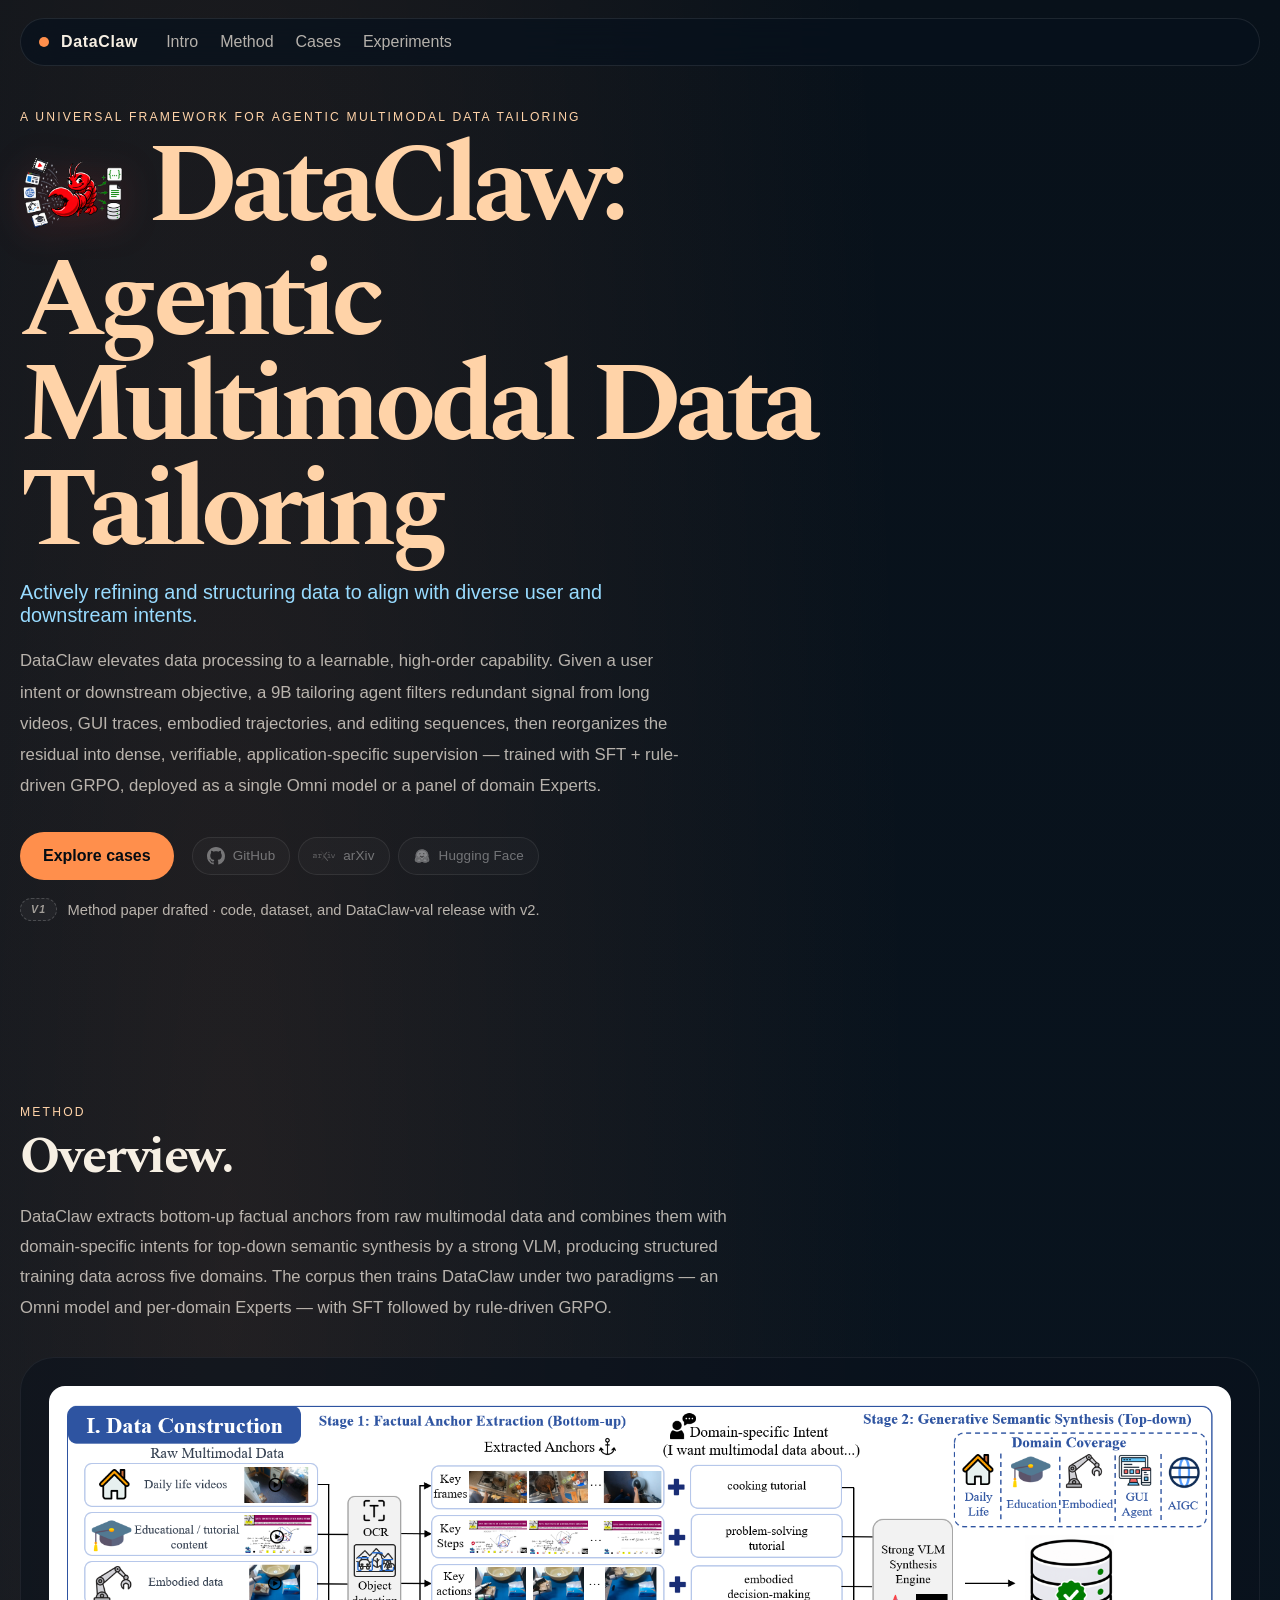
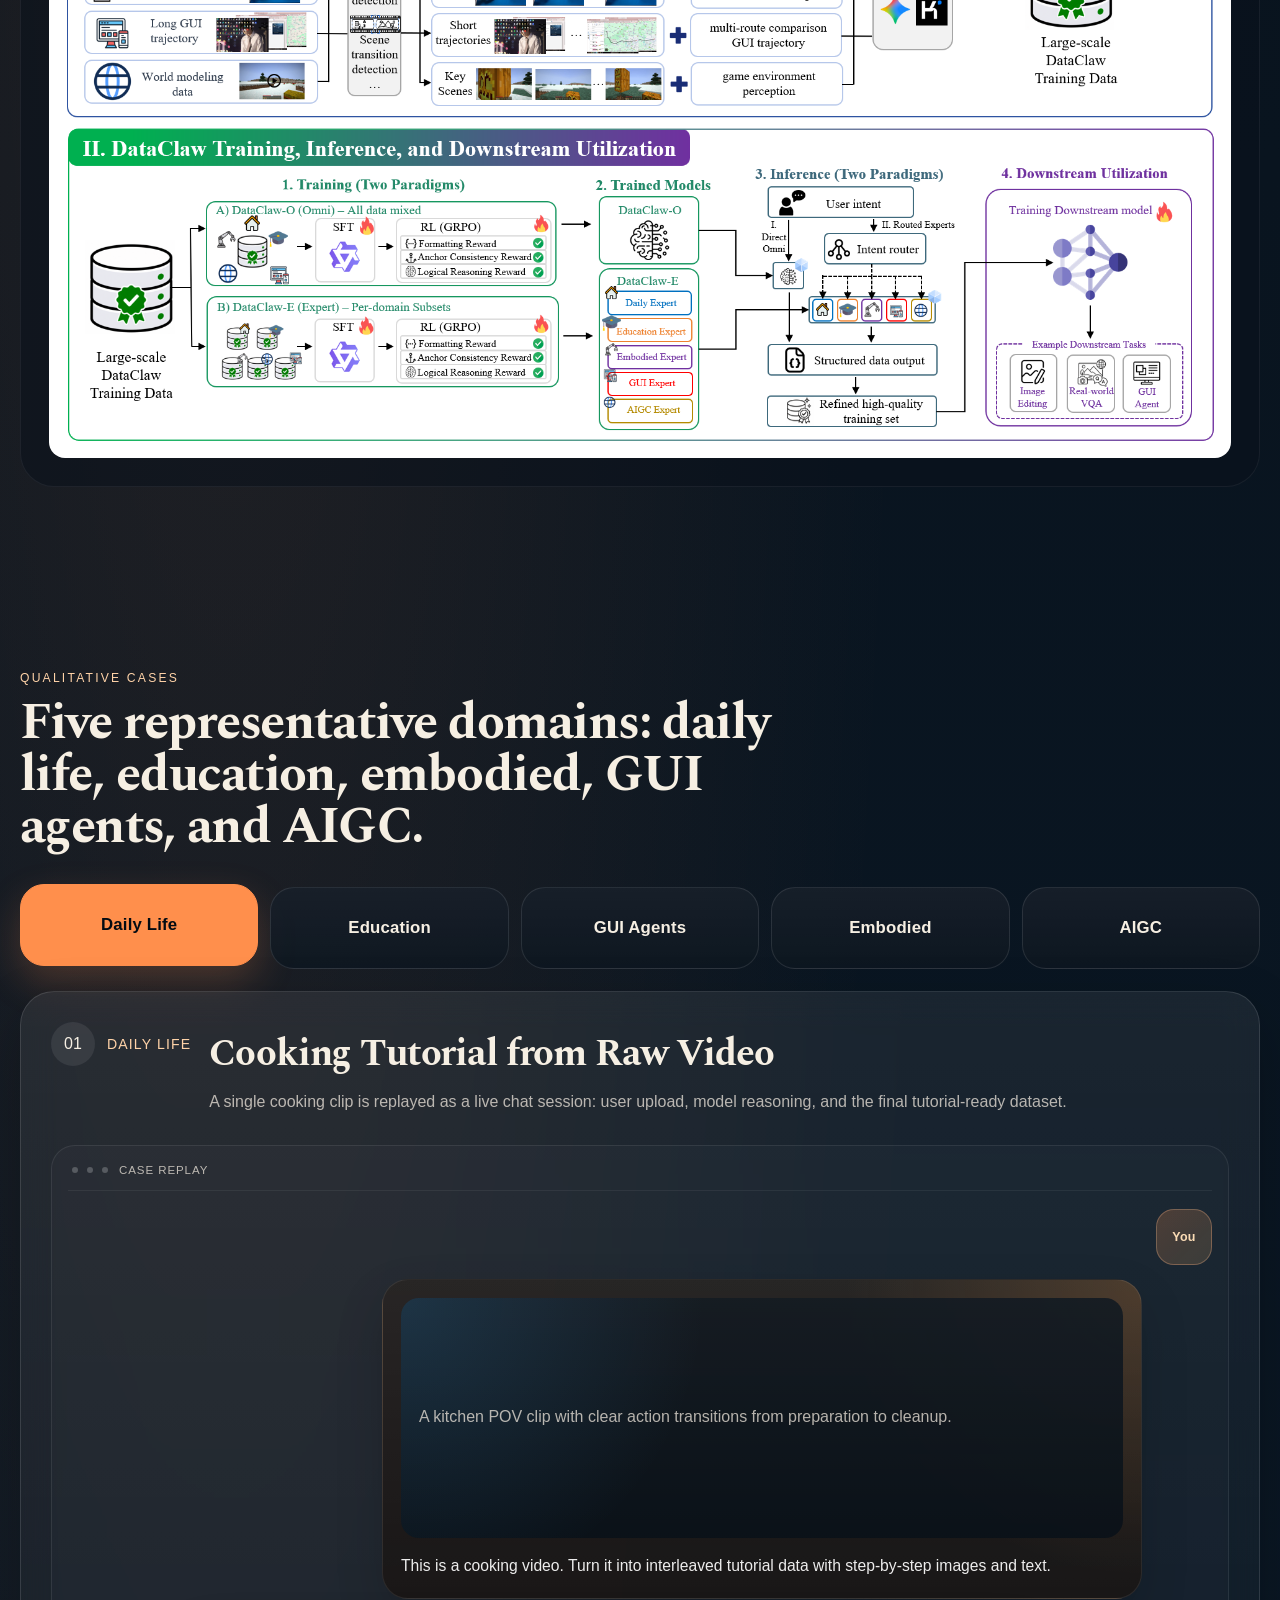
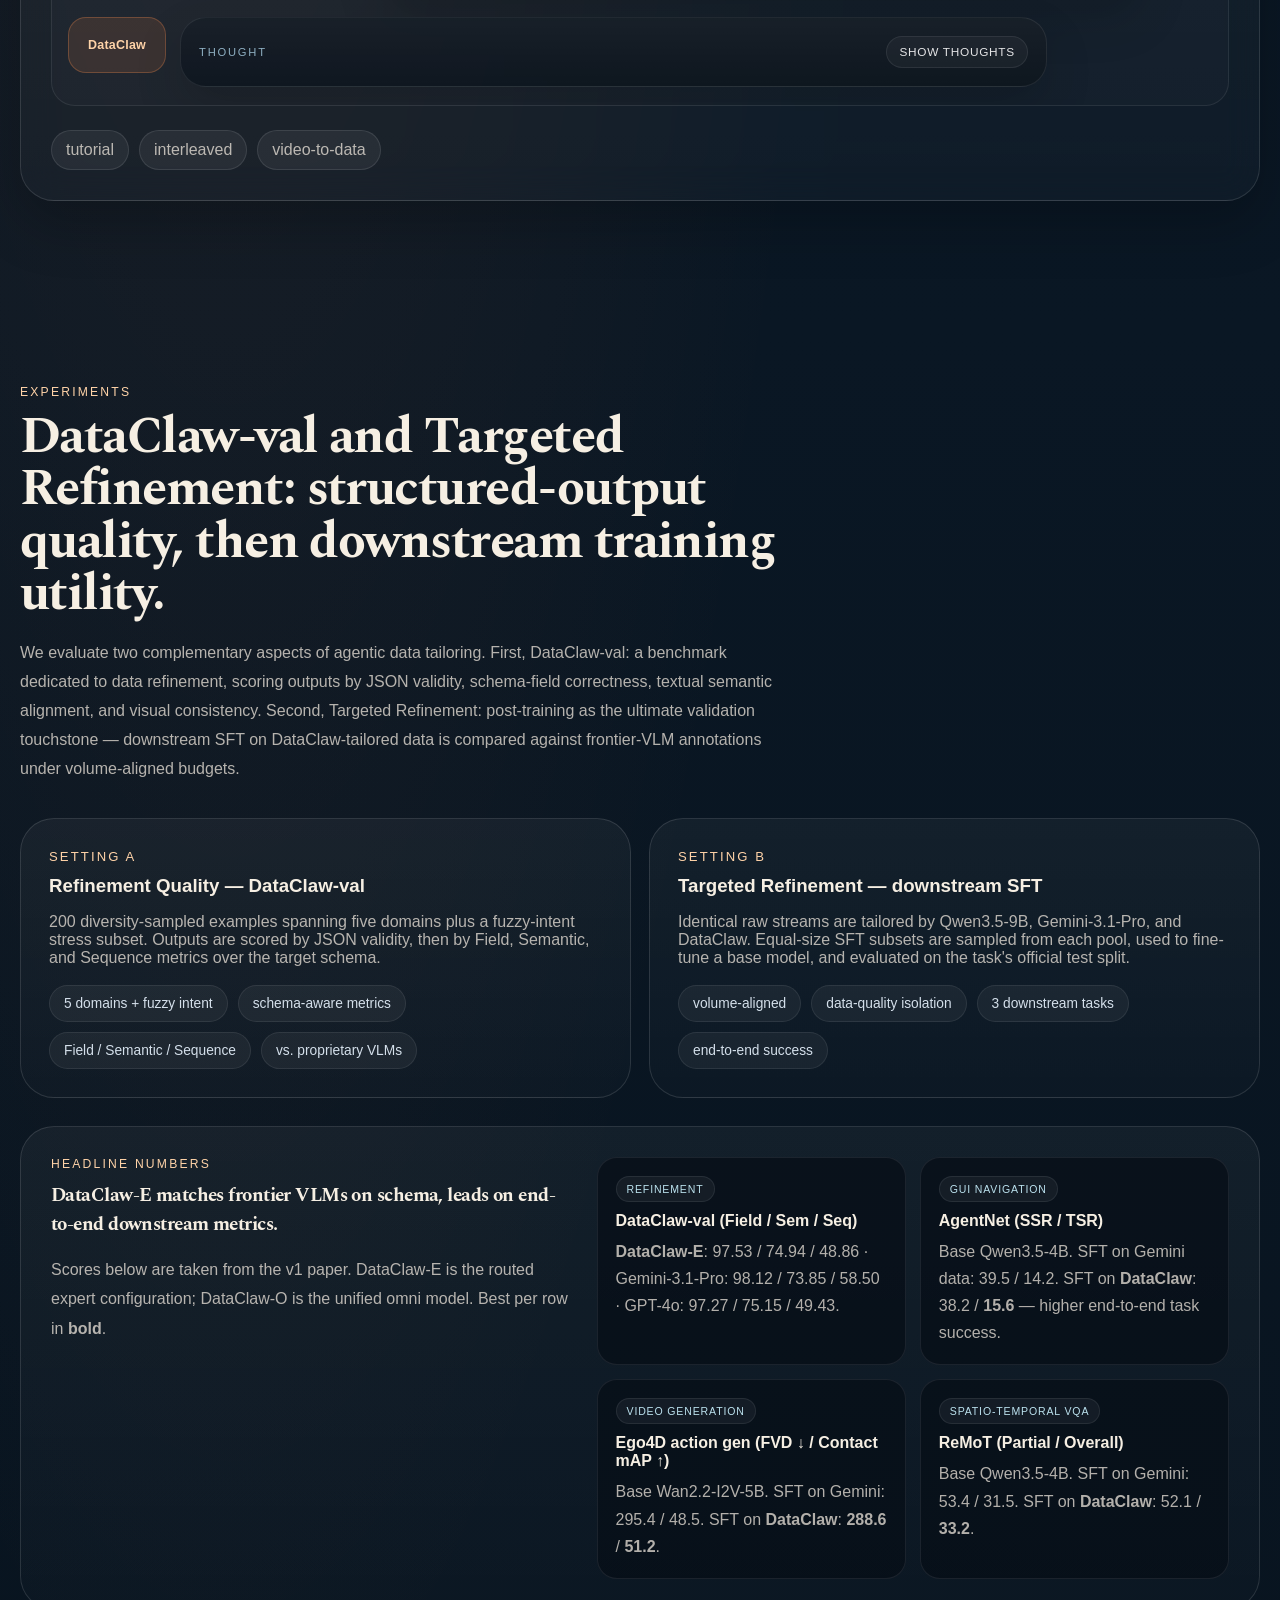
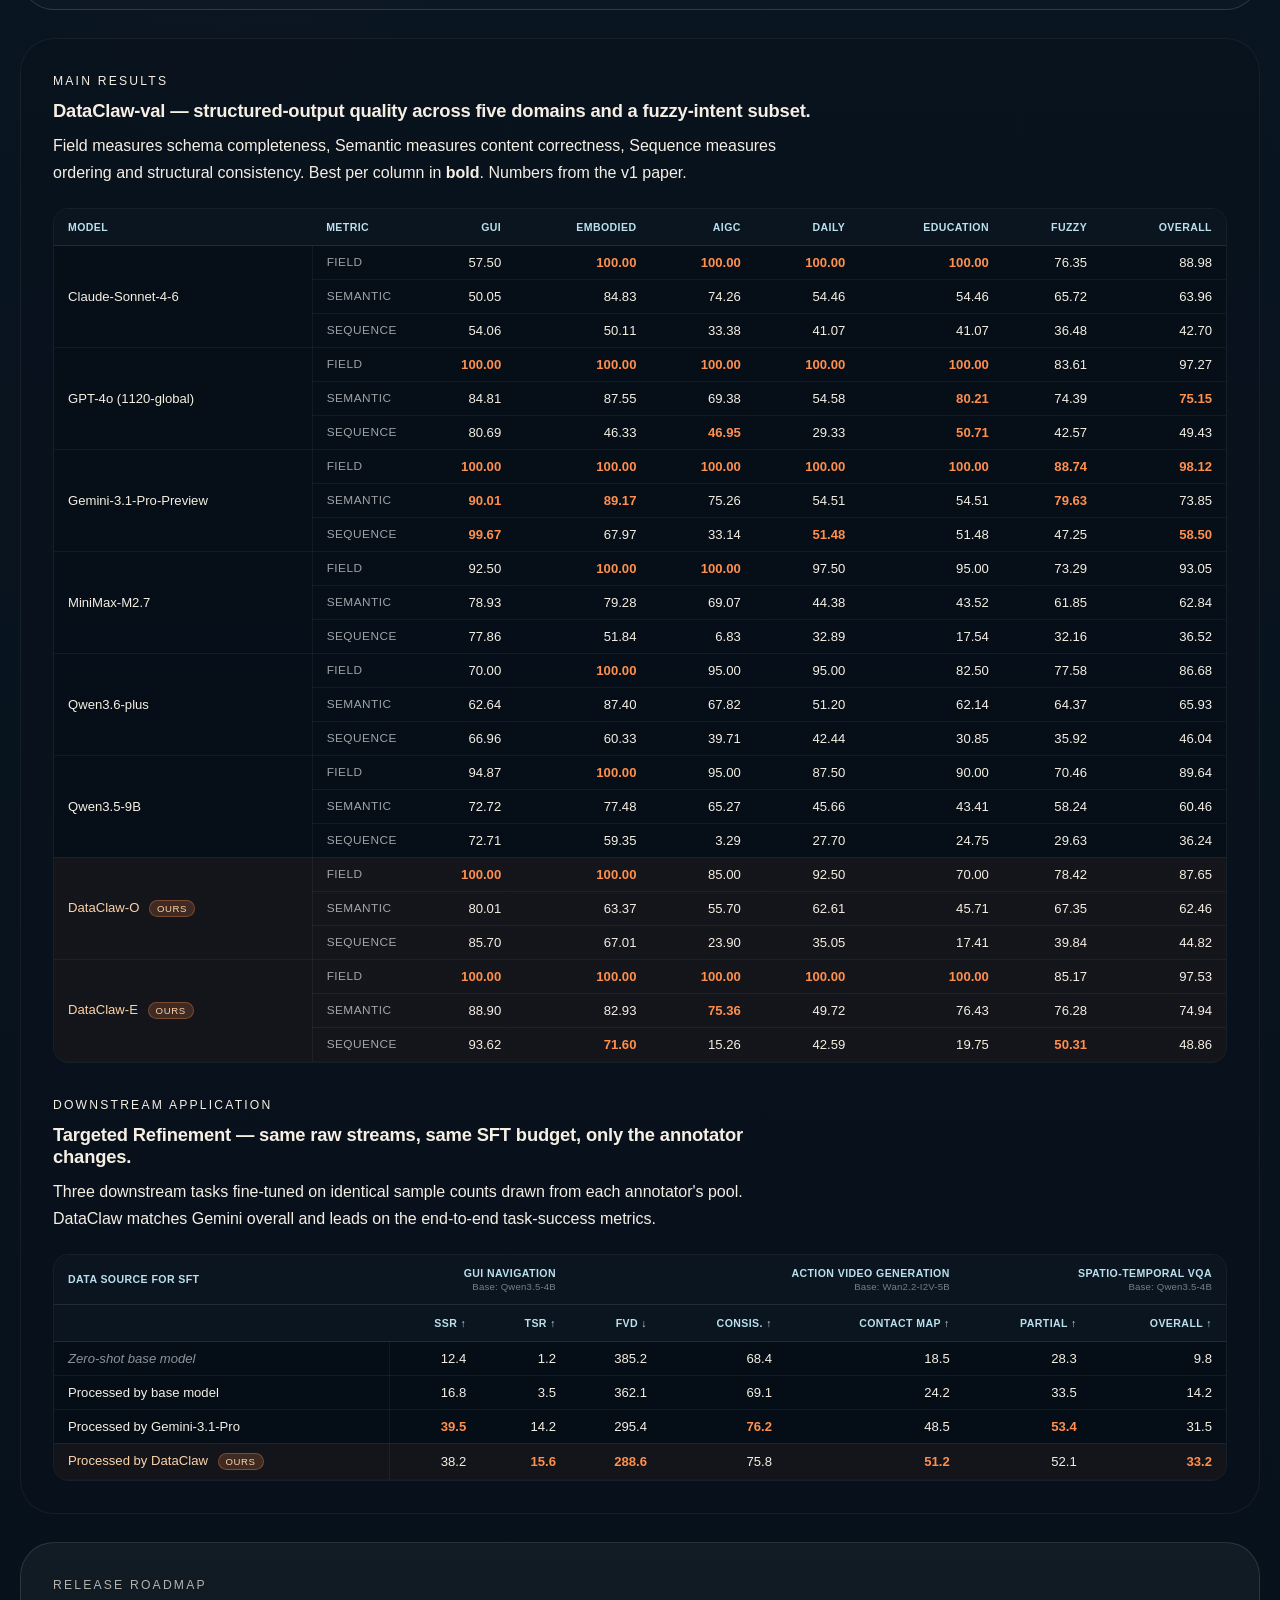
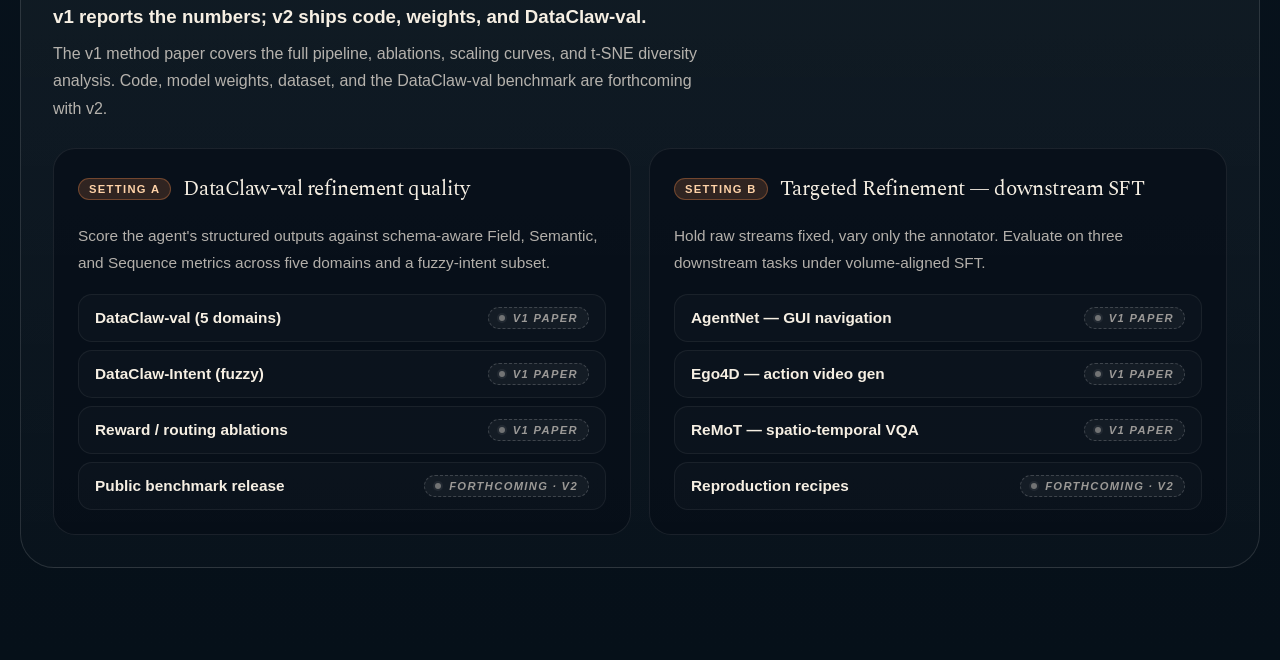
==== commit cf4709cb: "Shrink mascot to inline title icon, condense overview copy" ====
--- a/docs/index.html
+++ b/docs/index.html
@@ -35,7 +35,10 @@
         <div class="hero-copy reveal">
           <p class="eyebrow">A universal framework for agentic multimodal data tailoring</p>
           <h1 class="hero-title">
-            DataClaw:
+            <span class="hero-title-line">
+              <img class="hero-title-mascot" src="./assets/mascot.png" alt="" />
+              DataClaw:
+            </span>
             <span>Agentic Multimodal Data Tailoring</span>
           </h1>
           <p class="hero-subtitle">
@@ -76,31 +79,6 @@
           </p>
         </div>
 
-        <aside class="hero-stage reveal" aria-label="DataClaw at a glance">
-          <figure class="hero-mascot">
-            <img
-              src="./assets/mascot.png"
-              alt="DataClaw mascot: a red lobster pinching high-entropy raw multimodal inputs (video, web, GUI, robot, education) on the left and producing structured outputs (JSON, document, dataset) on the right."
-              loading="eager"
-            />
-            <figcaption class="hero-mascot-caption">
-              <span class="hero-mascot-step">
-                <span class="hero-mascot-step-tag">Raw streams</span>
-                <span class="hero-mascot-step-copy">Video, web, GUI, embodied, education &mdash; high-entropy and noisy.</span>
-              </span>
-              <span class="hero-mascot-arrow" aria-hidden="true">&rarr;</span>
-              <span class="hero-mascot-step">
-                <span class="hero-mascot-step-tag">DataClaw</span>
-                <span class="hero-mascot-step-copy">Bottom-up anchors, top-down semantic synthesis.</span>
-              </span>
-              <span class="hero-mascot-arrow" aria-hidden="true">&rarr;</span>
-              <span class="hero-mascot-step">
-                <span class="hero-mascot-step-tag">Tailored outputs</span>
-                <span class="hero-mascot-step-copy">JSON, structured documents, training-ready datasets.</span>
-              </span>
-            </figcaption>
-          </figure>
-        </aside>
       </section>
 
       <section class="section method-section" id="method">
@@ -108,38 +86,20 @@
           <p class="eyebrow">Method</p>
           <h2>Overview.</h2>
           <p class="section-copy">
-            The pipeline consists of two parts. First, DataClaw constructs training data by
-            extracting bottom-up factual anchors from raw multimodal data, including key frames,
-            steps, actions, trajectories, and scenes, and then combining them with domain-specific
-            intents for top-down semantic synthesis by a strong VLM. This produces large-scale
-            structured data across daily life, education, embodied, GUI-agent, and AIGC domains.
-            Second, the constructed data is used to train DataClaw models under two paradigms:
-            an omni model trained on mixed-domain data and expert models trained on per-domain
-            subsets. During inference, user intents are handled either directly by the omni model
-            or routed to domain experts, yielding refined structured data for downstream
-            multimodal tasks.
+            DataClaw extracts bottom-up factual anchors from raw multimodal data and combines
+            them with domain-specific intents for top-down semantic synthesis by a strong VLM,
+            producing structured training data across five domains. The corpus then trains
+            DataClaw under two paradigms &mdash; an Omni model and per-domain Experts &mdash;
+            with SFT followed by rule-driven GRPO.
           </p>
         </div>
 
-        <figure class="method-overview-figure reveal" aria-labelledby="method-overview-caption">
+        <figure class="method-overview-figure reveal">
           <img
             src="./assets/method/overview.png"
             alt="DataClaw overview: data construction via bottom-up factual anchor extraction and top-down semantic synthesis, followed by training under Omni and Expert paradigms, inference, and downstream utilization."
             loading="lazy"
           />
-          <figcaption id="method-overview-caption">
-            <strong>Figure 1.</strong> Overview of DataClaw.
-            <em>I. Data Construction</em> &mdash; Stage 1 extracts deterministic factual anchors
-            (key frames, OCR text, action steps, scene transitions, key trajectories);
-            Stage 2 conditions a strong VLM synthesis engine on those anchors and a
-            domain-specific intent to emit structured supervision across five domains.
-            <em>II. Training, Inference, and Downstream Utilization</em> &mdash; the corpus
-            trains DataClaw-O (joint, all data) and DataClaw-E (per-domain experts) with
-            SFT followed by rule-driven RL GRPO; at inference the user intent is routed
-            either to the omni model or to the matching expert; the refined high-quality
-            training set is then consumed by downstream models for editing, VQA, and agent
-            tasks.
-          </figcaption>
         </figure>
       </section>
 
--- a/docs/styles.css
+++ b/docs/styles.css
@@ -175,7 +175,8 @@
 
 .hero {
   display: grid;
-  grid-template-columns: 1.04fr 0.96fr;
+  grid-template-columns: minmax(0, 920px);
+  justify-content: start;
   gap: 52px;
   align-items: center;
   min-height: calc(100vh - 110px);
@@ -189,6 +190,23 @@
   font-size: clamp(3.3rem, 9vw, 7rem);
   line-height: 0.94;
   letter-spacing: -0.06em;
+}
+
+.hero-title-line {
+  display: inline-flex;
+  align-items: center;
+  gap: 0.18em;
+  flex-wrap: wrap;
+}
+
+.hero-title-mascot {
+  width: 0.95em;
+  height: 0.95em;
+  object-fit: contain;
+  display: inline-block;
+  vertical-align: middle;
+  flex-shrink: 0;
+  filter: drop-shadow(0 6px 18px rgba(255, 60, 60, 0.18));
 }
 
 .hero-title span {
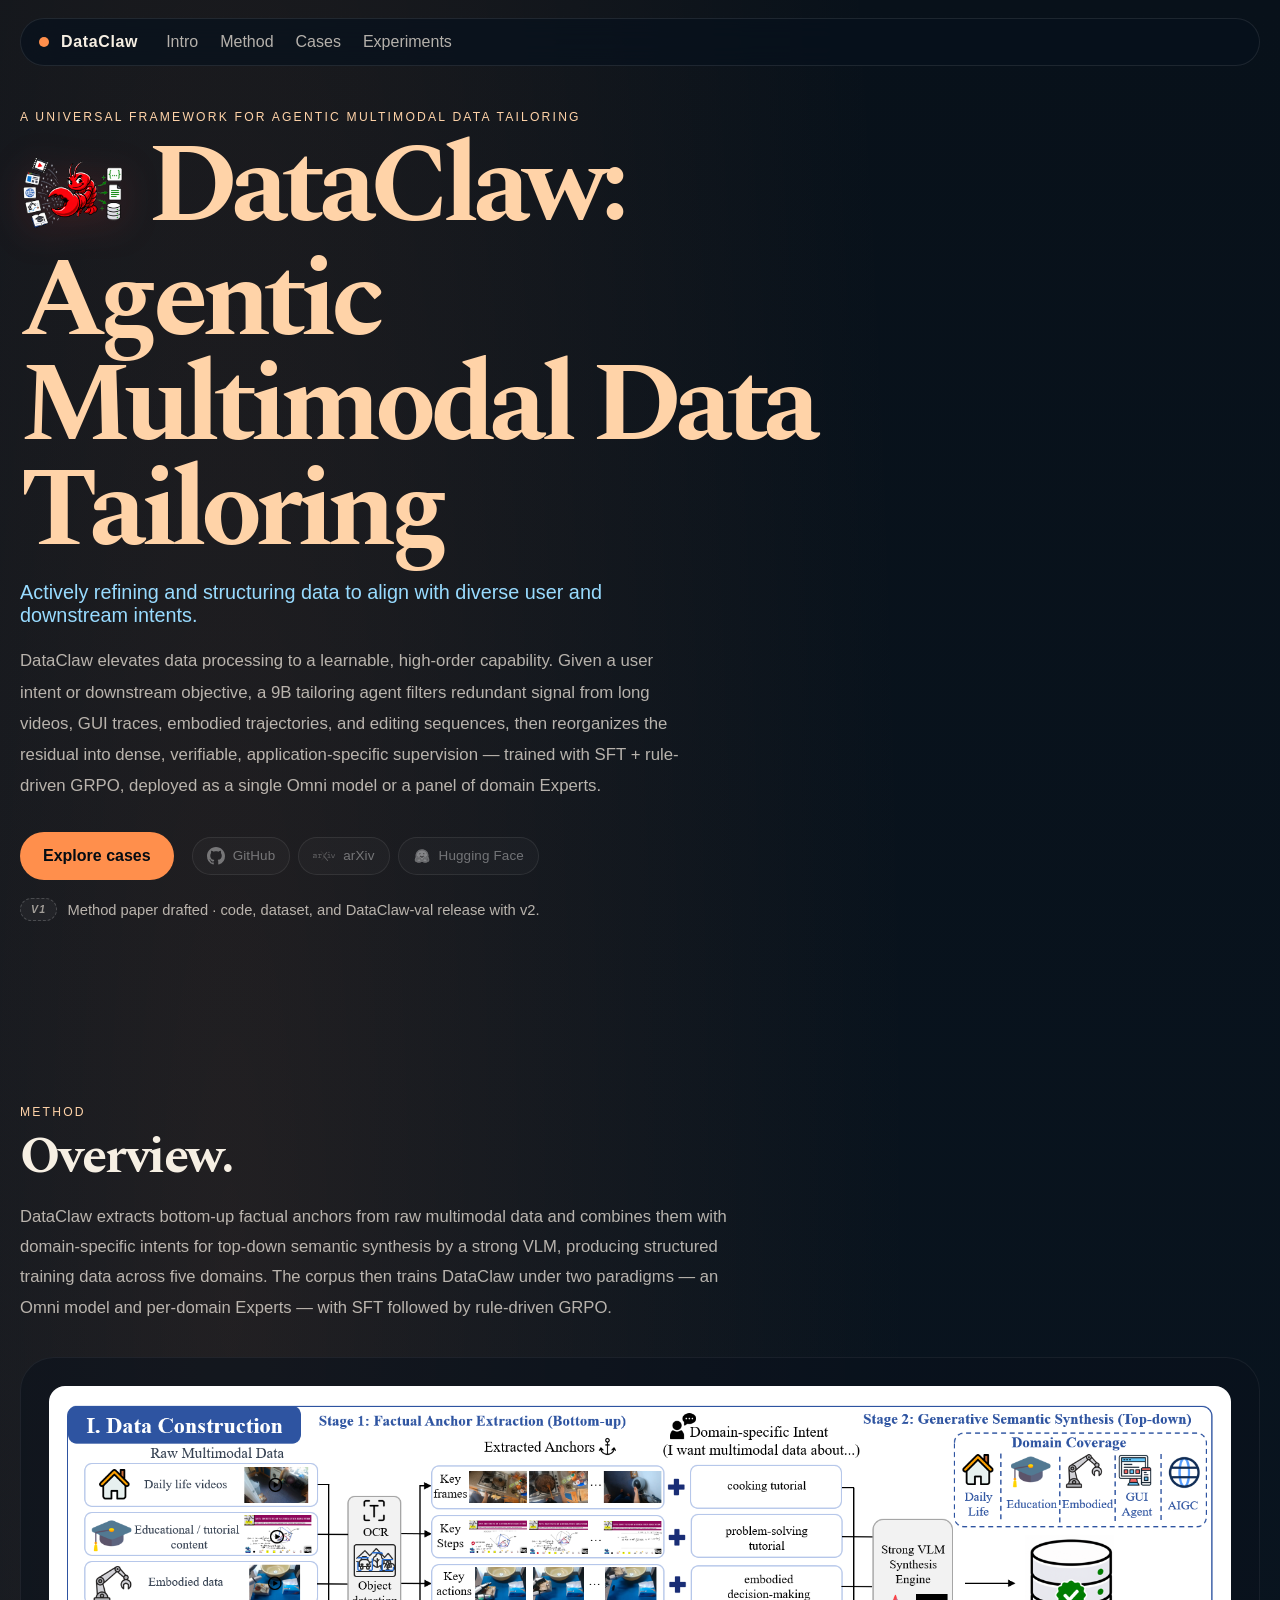
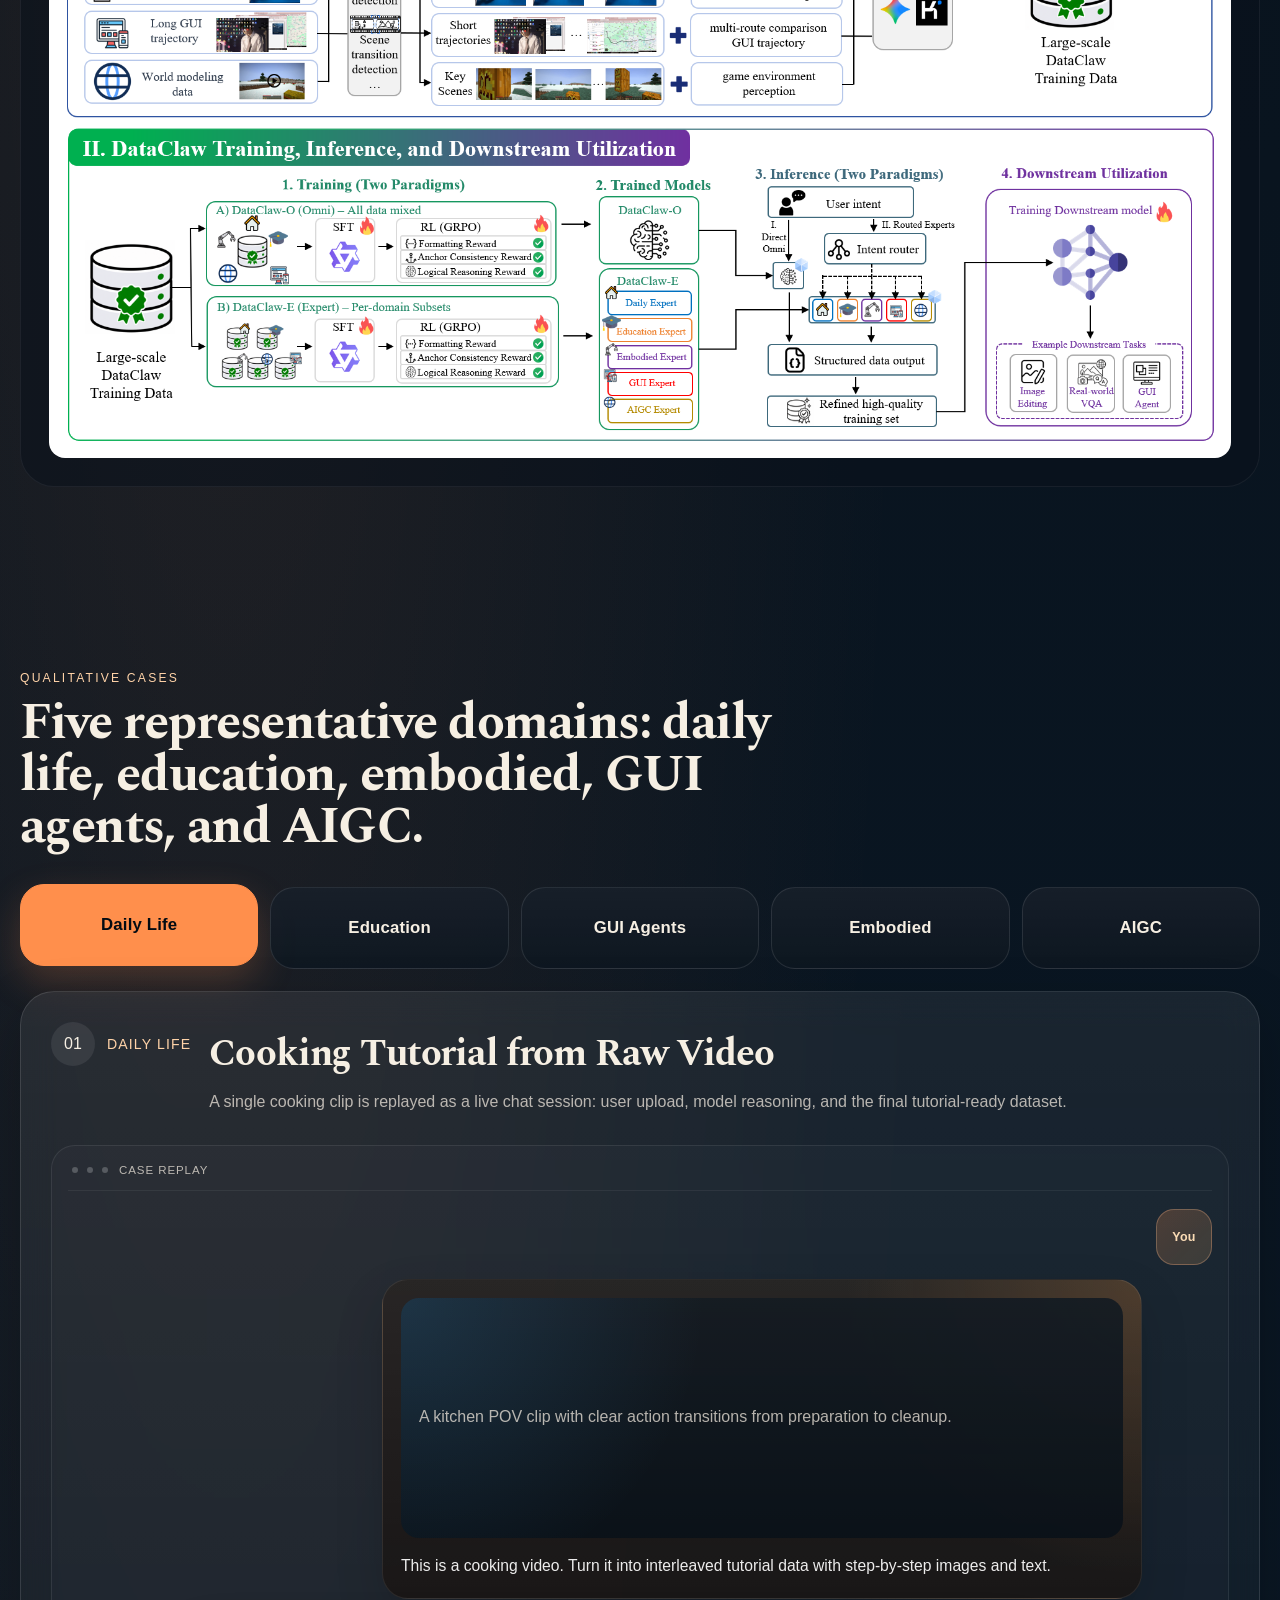
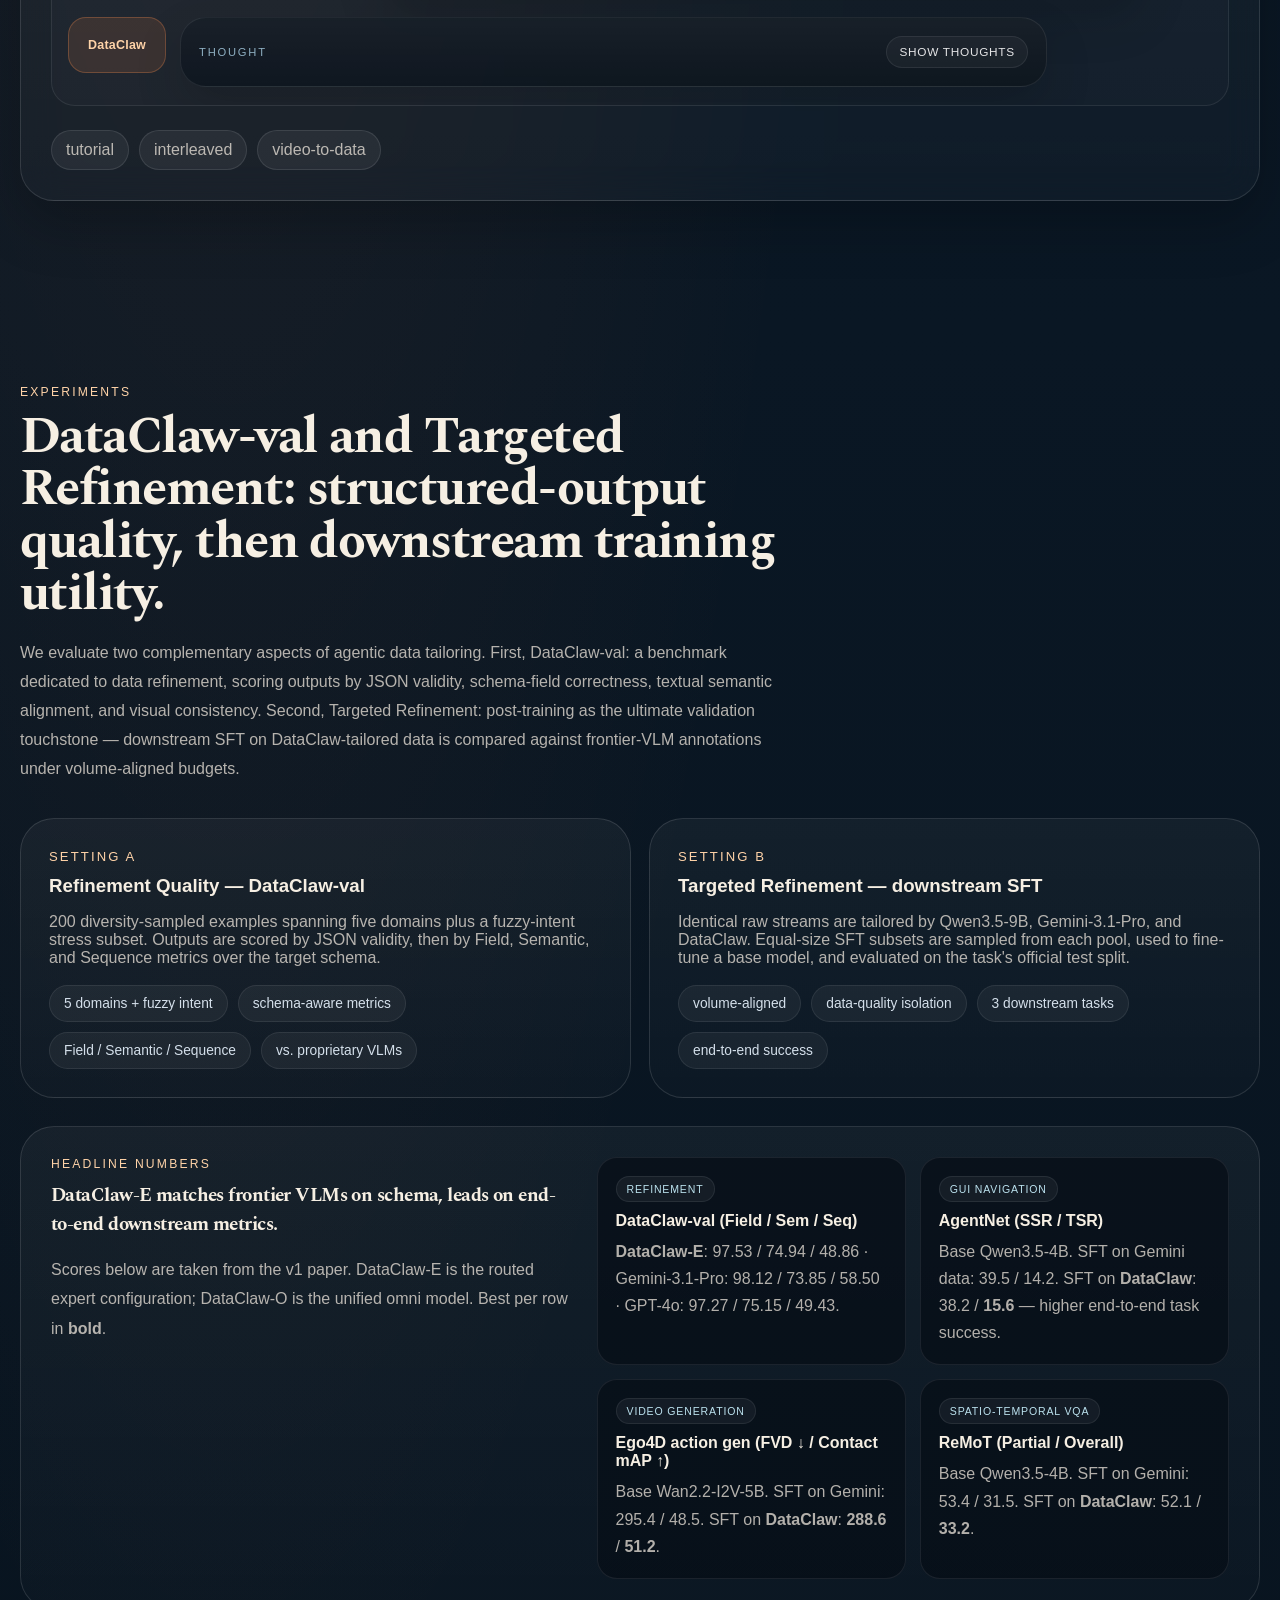
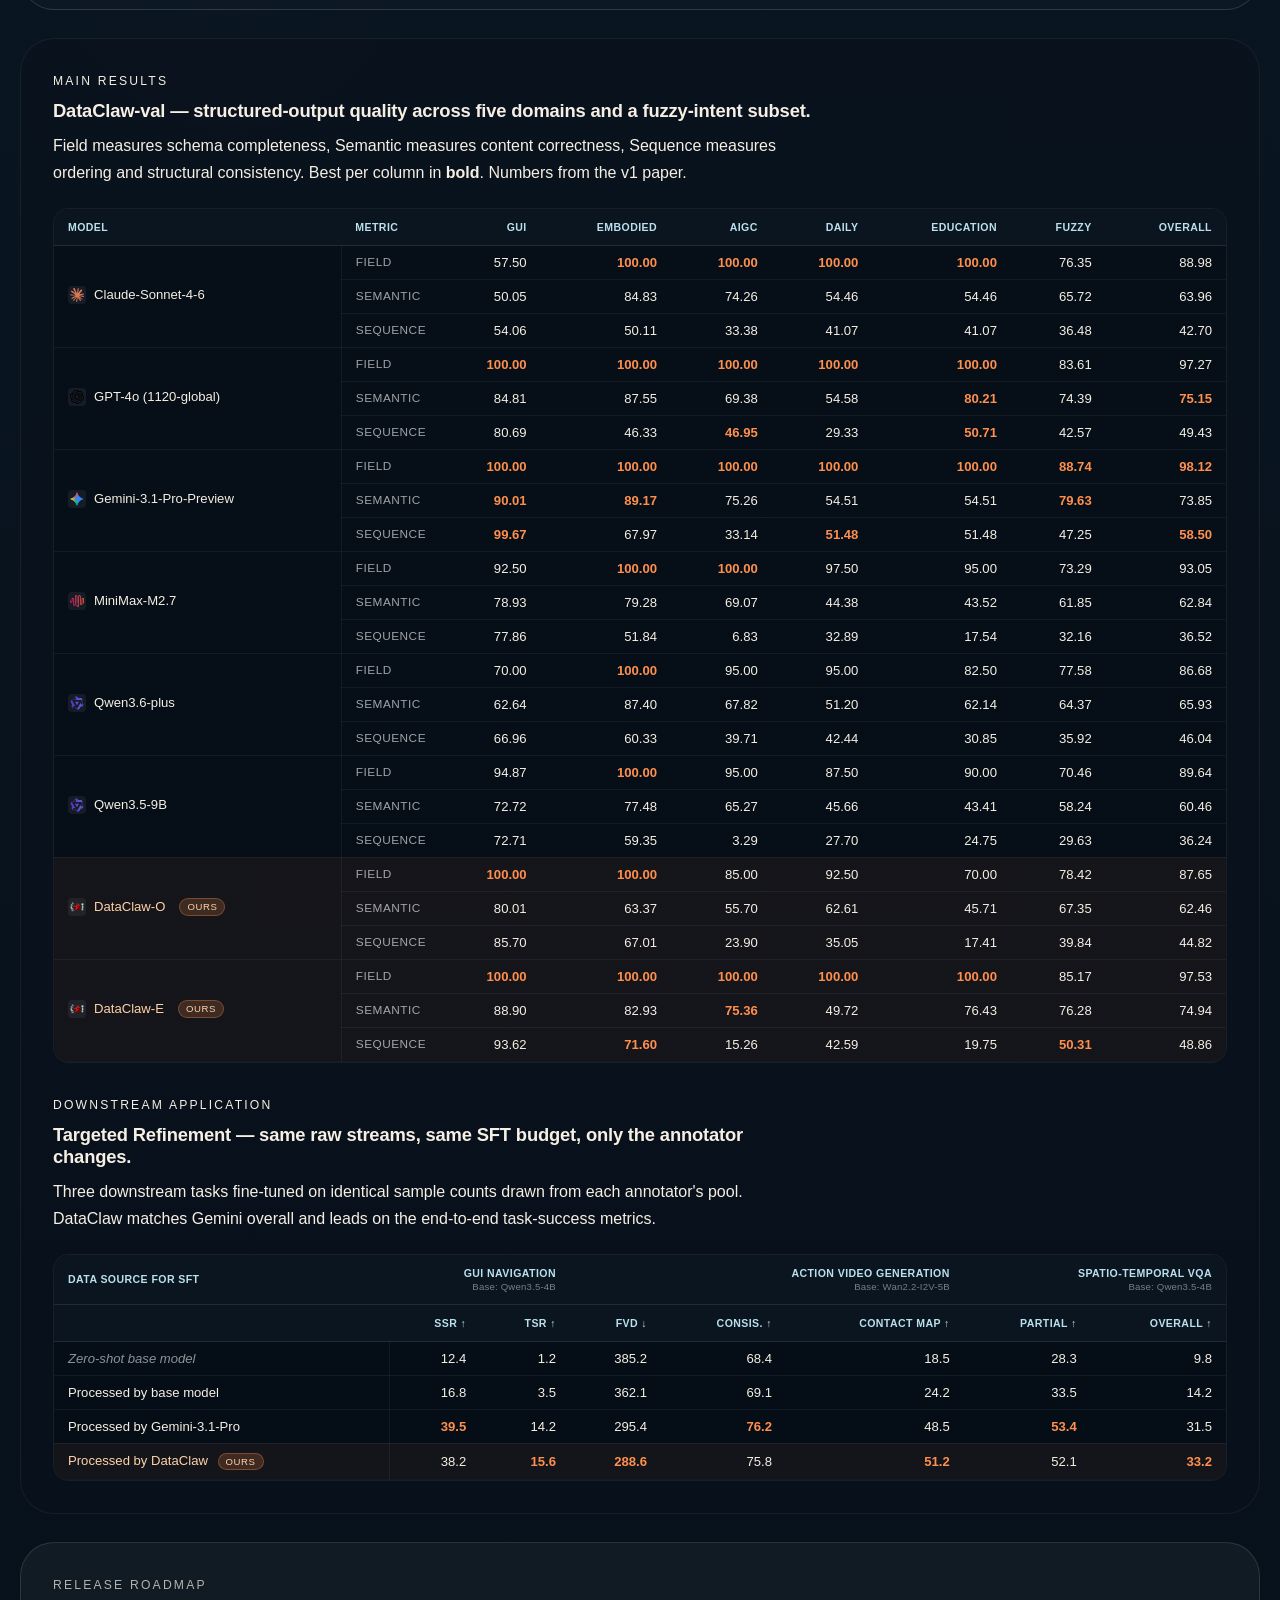
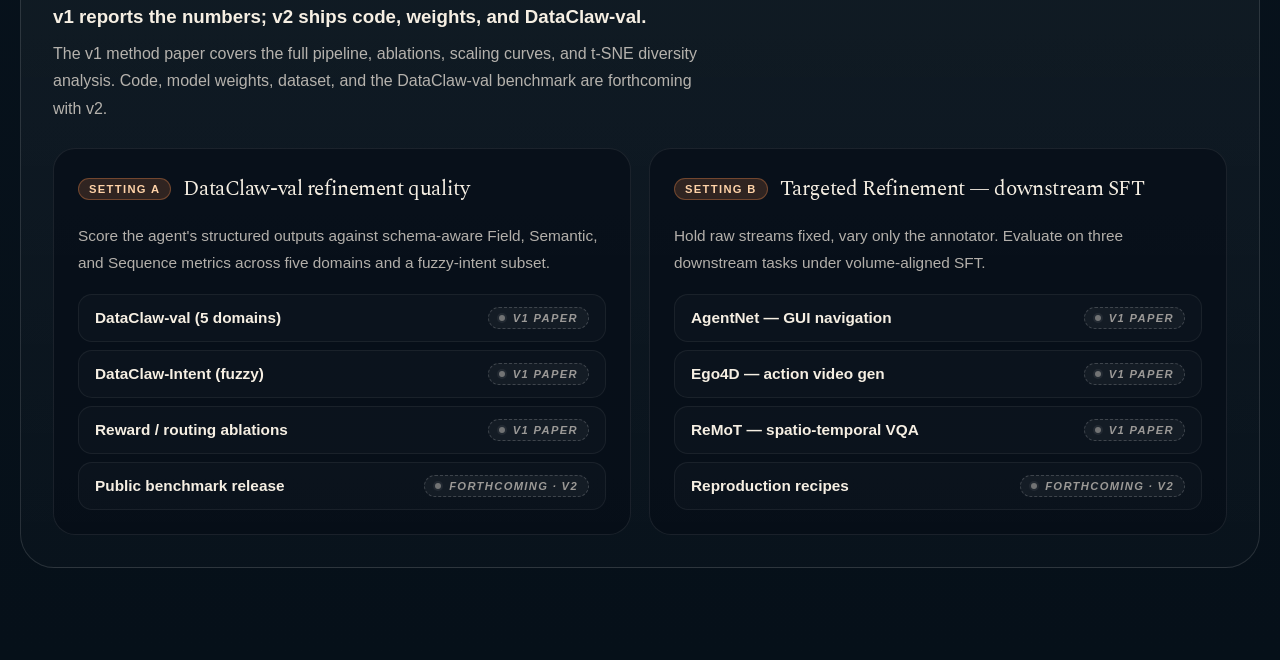
==== commit 9bd348b1: "Add provider logos to model column in main results table" ====
--- a/docs/index.html
+++ b/docs/index.html
@@ -365,7 +365,11 @@
               </thead>
               <tbody>
                 <tr class="eval-table-group-start">
-                  <td class="eval-table-model" rowspan="3">Claude-Sonnet-4-6</td>
+                  <td class="eval-table-model" rowspan="3">
+                    <span class="eval-model-cell">
+                      <img class="eval-model-logo" src="./assets/claude-color.svg" alt="" />Claude-Sonnet-4-6
+                    </span>
+                  </td>
                   <td class="eval-table-metric">Field</td>
                   <td>57.50</td><td><strong>100.00</strong></td><td><strong>100.00</strong></td><td><strong>100.00</strong></td><td><strong>100.00</strong></td><td>76.35</td><td>88.98</td>
                 </tr>
@@ -373,7 +377,11 @@
                 <tr><td class="eval-table-metric">Sequence</td><td>54.06</td><td>50.11</td><td>33.38</td><td>41.07</td><td>41.07</td><td>36.48</td><td>42.70</td></tr>
 
                 <tr class="eval-table-group-start">
-                  <td class="eval-table-model" rowspan="3">GPT-4o (1120-global)</td>
+                  <td class="eval-table-model" rowspan="3">
+                    <span class="eval-model-cell">
+                      <img class="eval-model-logo" src="./assets/openai.svg" alt="" />GPT-4o (1120-global)
+                    </span>
+                  </td>
                   <td class="eval-table-metric">Field</td>
                   <td><strong>100.00</strong></td><td><strong>100.00</strong></td><td><strong>100.00</strong></td><td><strong>100.00</strong></td><td><strong>100.00</strong></td><td>83.61</td><td>97.27</td>
                 </tr>
@@ -381,7 +389,11 @@
                 <tr><td class="eval-table-metric">Sequence</td><td>80.69</td><td>46.33</td><td><strong>46.95</strong></td><td>29.33</td><td><strong>50.71</strong></td><td>42.57</td><td>49.43</td></tr>
 
                 <tr class="eval-table-group-start">
-                  <td class="eval-table-model" rowspan="3">Gemini-3.1-Pro-Preview</td>
+                  <td class="eval-table-model" rowspan="3">
+                    <span class="eval-model-cell">
+                      <img class="eval-model-logo" src="./assets/gemini-color.svg" alt="" />Gemini-3.1-Pro-Preview
+                    </span>
+                  </td>
                   <td class="eval-table-metric">Field</td>
                   <td><strong>100.00</strong></td><td><strong>100.00</strong></td><td><strong>100.00</strong></td><td><strong>100.00</strong></td><td><strong>100.00</strong></td><td><strong>88.74</strong></td><td><strong>98.12</strong></td>
                 </tr>
@@ -389,7 +401,11 @@
                 <tr><td class="eval-table-metric">Sequence</td><td><strong>99.67</strong></td><td>67.97</td><td>33.14</td><td><strong>51.48</strong></td><td>51.48</td><td>47.25</td><td><strong>58.50</strong></td></tr>
 
                 <tr class="eval-table-group-start">
-                  <td class="eval-table-model" rowspan="3">MiniMax-M2.7</td>
+                  <td class="eval-table-model" rowspan="3">
+                    <span class="eval-model-cell">
+                      <img class="eval-model-logo" src="./assets/minimax-color.svg" alt="" />MiniMax-M2.7
+                    </span>
+                  </td>
                   <td class="eval-table-metric">Field</td>
                   <td>92.50</td><td><strong>100.00</strong></td><td><strong>100.00</strong></td><td>97.50</td><td>95.00</td><td>73.29</td><td>93.05</td>
                 </tr>
@@ -397,7 +413,11 @@
                 <tr><td class="eval-table-metric">Sequence</td><td>77.86</td><td>51.84</td><td>6.83</td><td>32.89</td><td>17.54</td><td>32.16</td><td>36.52</td></tr>
 
                 <tr class="eval-table-group-start">
-                  <td class="eval-table-model" rowspan="3">Qwen3.6-plus</td>
+                  <td class="eval-table-model" rowspan="3">
+                    <span class="eval-model-cell">
+                      <img class="eval-model-logo" src="./assets/qwen-color.svg" alt="" />Qwen3.6-plus
+                    </span>
+                  </td>
                   <td class="eval-table-metric">Field</td>
                   <td>70.00</td><td><strong>100.00</strong></td><td>95.00</td><td>95.00</td><td>82.50</td><td>77.58</td><td>86.68</td>
                 </tr>
@@ -405,7 +425,11 @@
                 <tr><td class="eval-table-metric">Sequence</td><td>66.96</td><td>60.33</td><td>39.71</td><td>42.44</td><td>30.85</td><td>35.92</td><td>46.04</td></tr>
 
                 <tr class="eval-table-group-start">
-                  <td class="eval-table-model" rowspan="3">Qwen3.5-9B</td>
+                  <td class="eval-table-model" rowspan="3">
+                    <span class="eval-model-cell">
+                      <img class="eval-model-logo" src="./assets/qwen-color.svg" alt="" />Qwen3.5-9B
+                    </span>
+                  </td>
                   <td class="eval-table-metric">Field</td>
                   <td>94.87</td><td><strong>100.00</strong></td><td>95.00</td><td>87.50</td><td>90.00</td><td>70.46</td><td>89.64</td>
                 </tr>
@@ -413,7 +437,11 @@
                 <tr><td class="eval-table-metric">Sequence</td><td>72.71</td><td>59.35</td><td>3.29</td><td>27.70</td><td>24.75</td><td>29.63</td><td>36.24</td></tr>
 
                 <tr class="eval-table-group-start eval-table-row-ours">
-                  <td class="eval-table-model" rowspan="3">DataClaw-O <span class="eval-table-tag">Ours</span></td>
+                  <td class="eval-table-model" rowspan="3">
+                    <span class="eval-model-cell">
+                      <img class="eval-model-logo" src="./assets/mascot.png" alt="" />DataClaw-O <span class="eval-table-tag">Ours</span>
+                    </span>
+                  </td>
                   <td class="eval-table-metric">Field</td>
                   <td><strong>100.00</strong></td><td><strong>100.00</strong></td><td>85.00</td><td>92.50</td><td>70.00</td><td>78.42</td><td>87.65</td>
                 </tr>
@@ -421,7 +449,11 @@
                 <tr class="eval-table-row-ours"><td class="eval-table-metric">Sequence</td><td>85.70</td><td>67.01</td><td>23.90</td><td>35.05</td><td>17.41</td><td>39.84</td><td>44.82</td></tr>
 
                 <tr class="eval-table-group-start eval-table-row-ours">
-                  <td class="eval-table-model" rowspan="3">DataClaw-E <span class="eval-table-tag">Ours</span></td>
+                  <td class="eval-table-model" rowspan="3">
+                    <span class="eval-model-cell">
+                      <img class="eval-model-logo" src="./assets/mascot.png" alt="" />DataClaw-E <span class="eval-table-tag">Ours</span>
+                    </span>
+                  </td>
                   <td class="eval-table-metric">Field</td>
                   <td><strong>100.00</strong></td><td><strong>100.00</strong></td><td><strong>100.00</strong></td><td><strong>100.00</strong></td><td><strong>100.00</strong></td><td>85.17</td><td>97.53</td>
                 </tr>
--- a/docs/styles.css
+++ b/docs/styles.css
@@ -2183,6 +2183,24 @@
   white-space: normal;
 }
 
+.eval-model-cell {
+  display: inline-flex;
+  align-items: center;
+  gap: 8px;
+  line-height: 1.2;
+}
+
+.eval-model-logo {
+  width: 18px;
+  height: 18px;
+  object-fit: contain;
+  flex: 0 0 auto;
+  display: block;
+  border-radius: 4px;
+  background: rgba(255, 255, 255, 0.06);
+  padding: 2px;
+}
+
 .eval-table tbody td.eval-table-metric {
   text-align: left;
   color: rgba(255, 255, 255, 0.62);
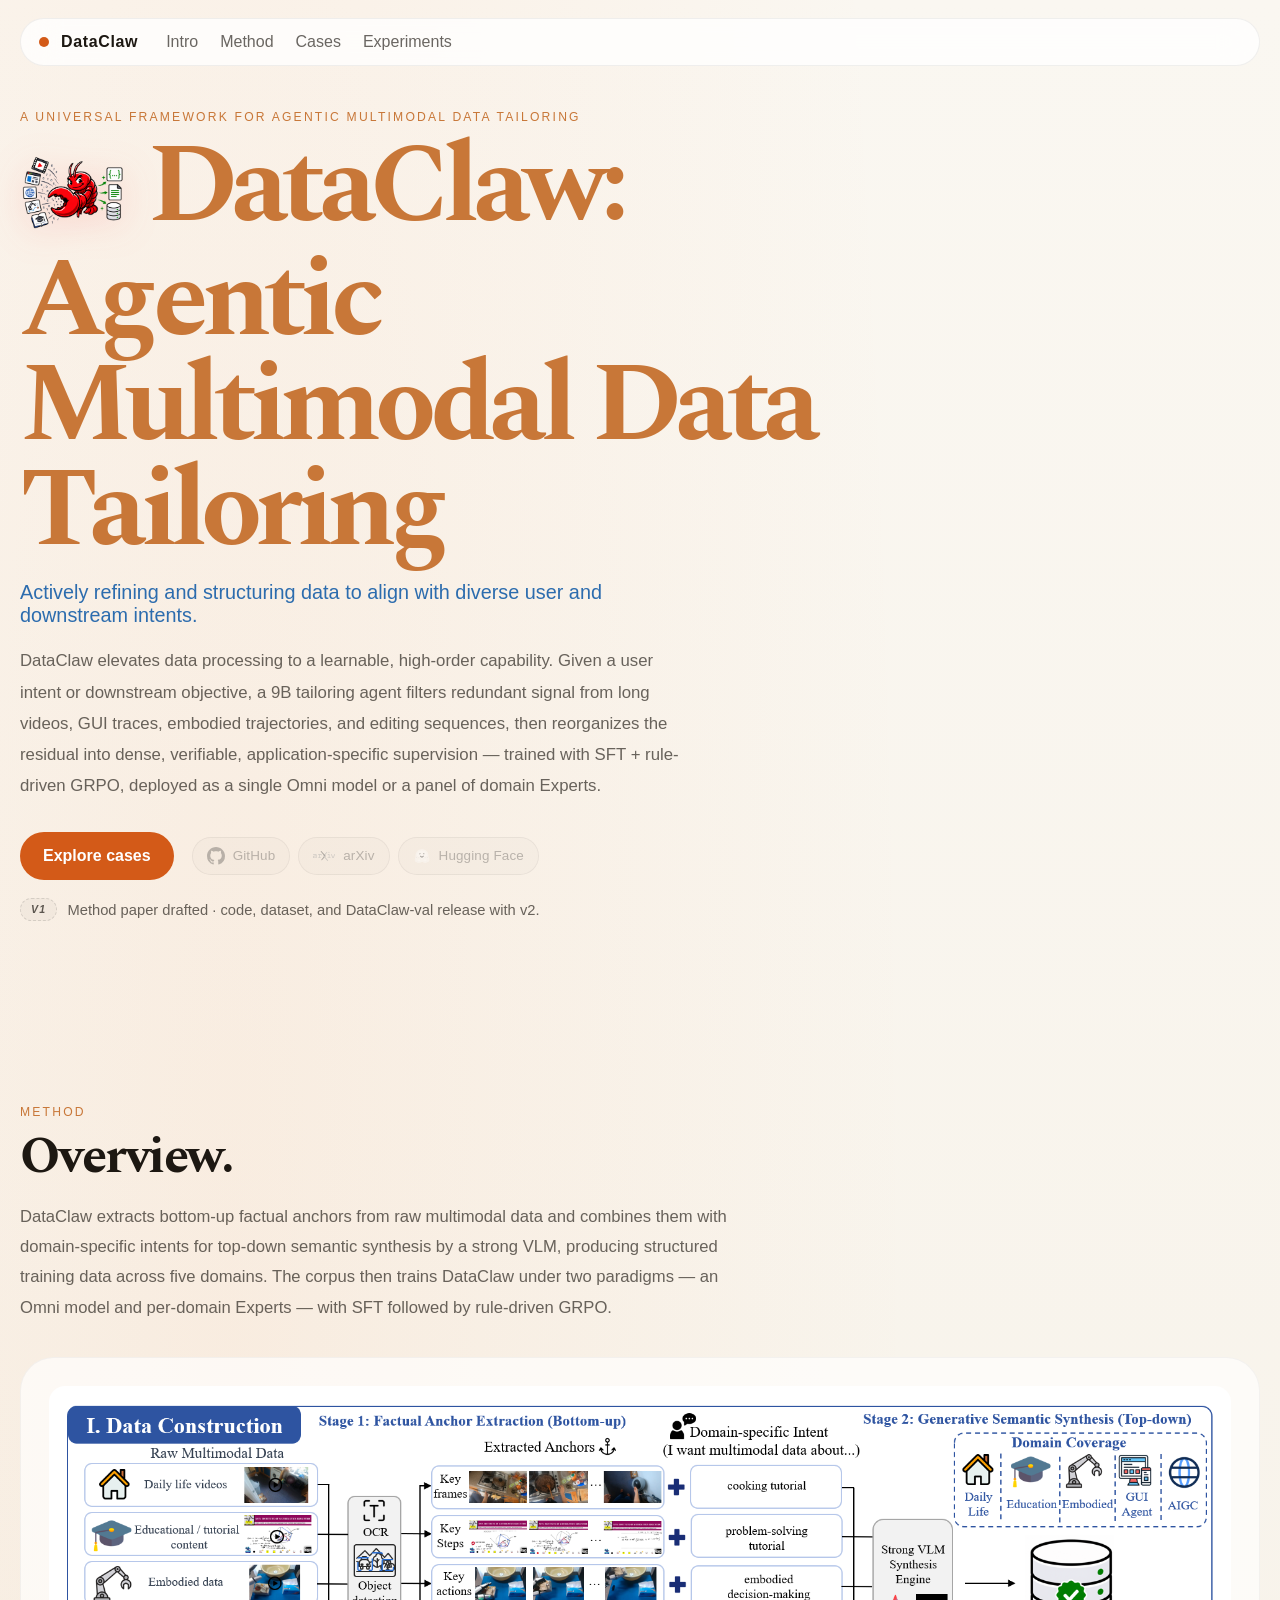
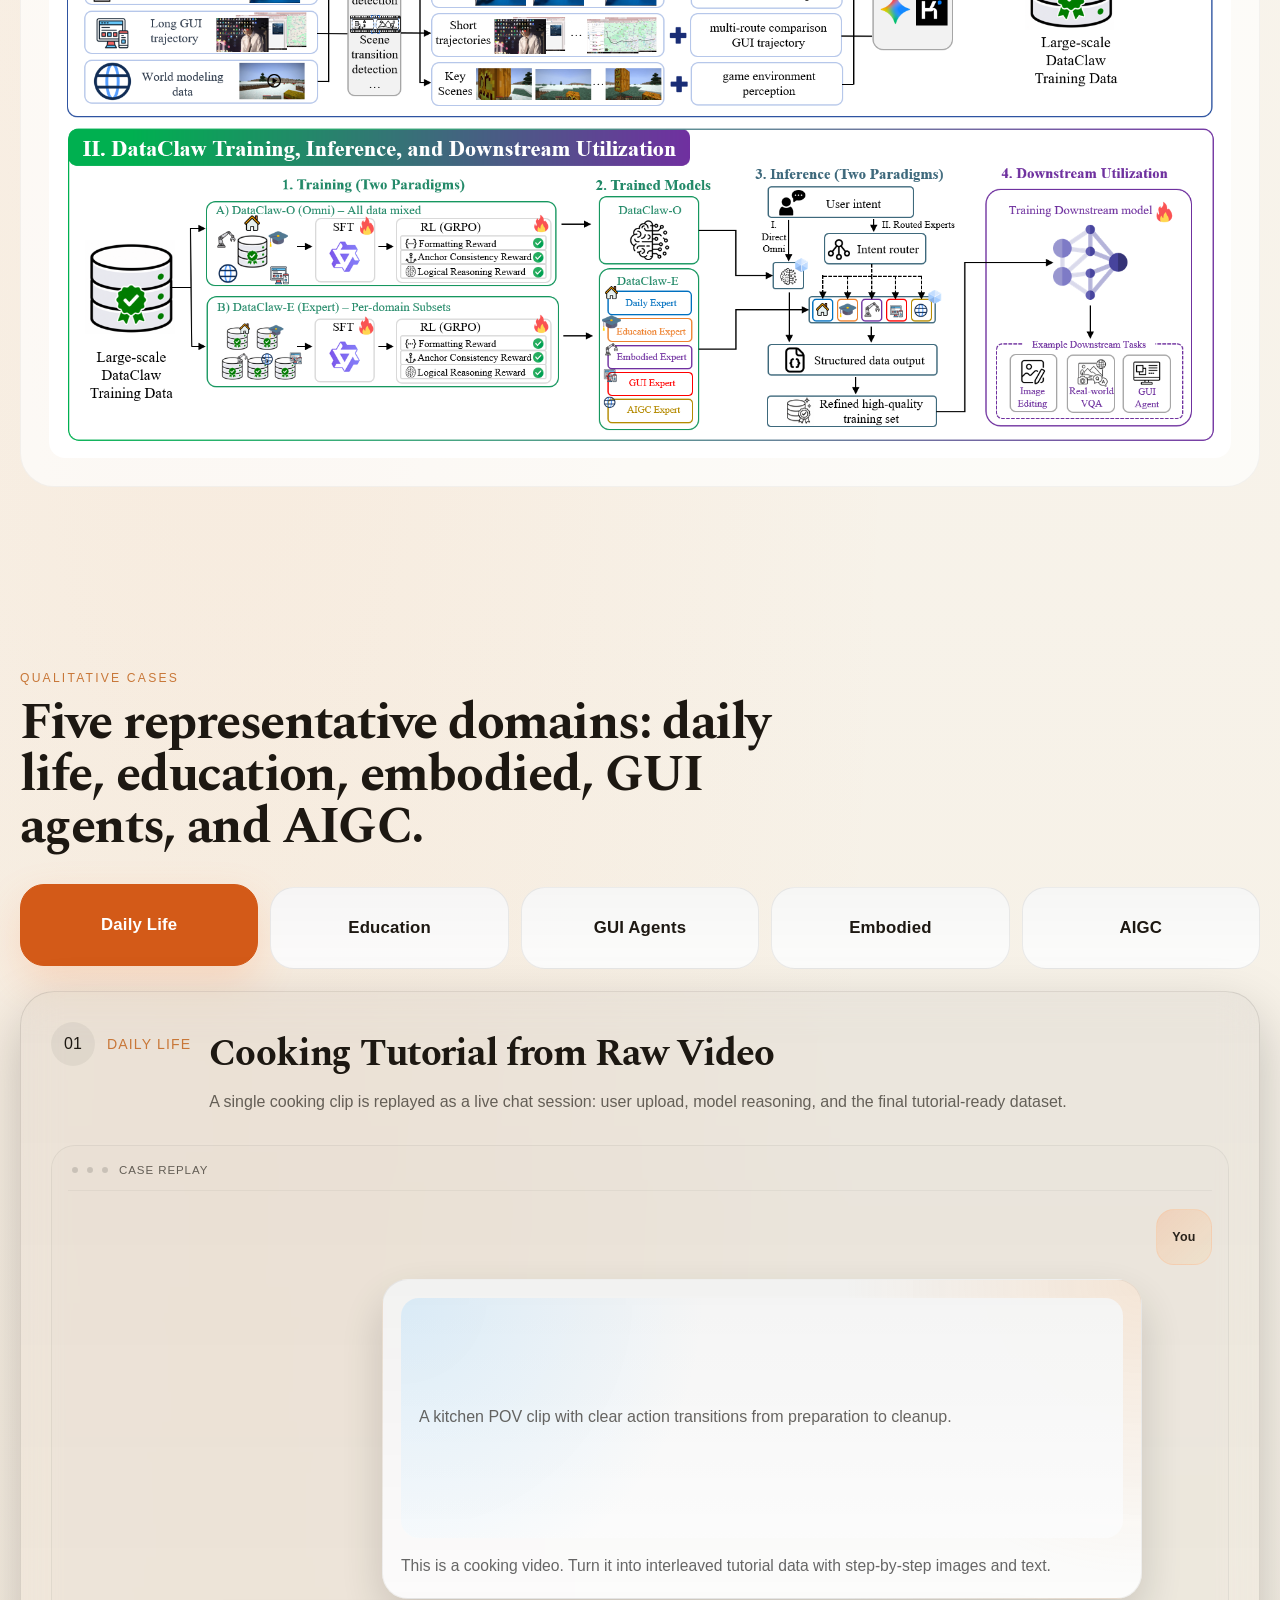
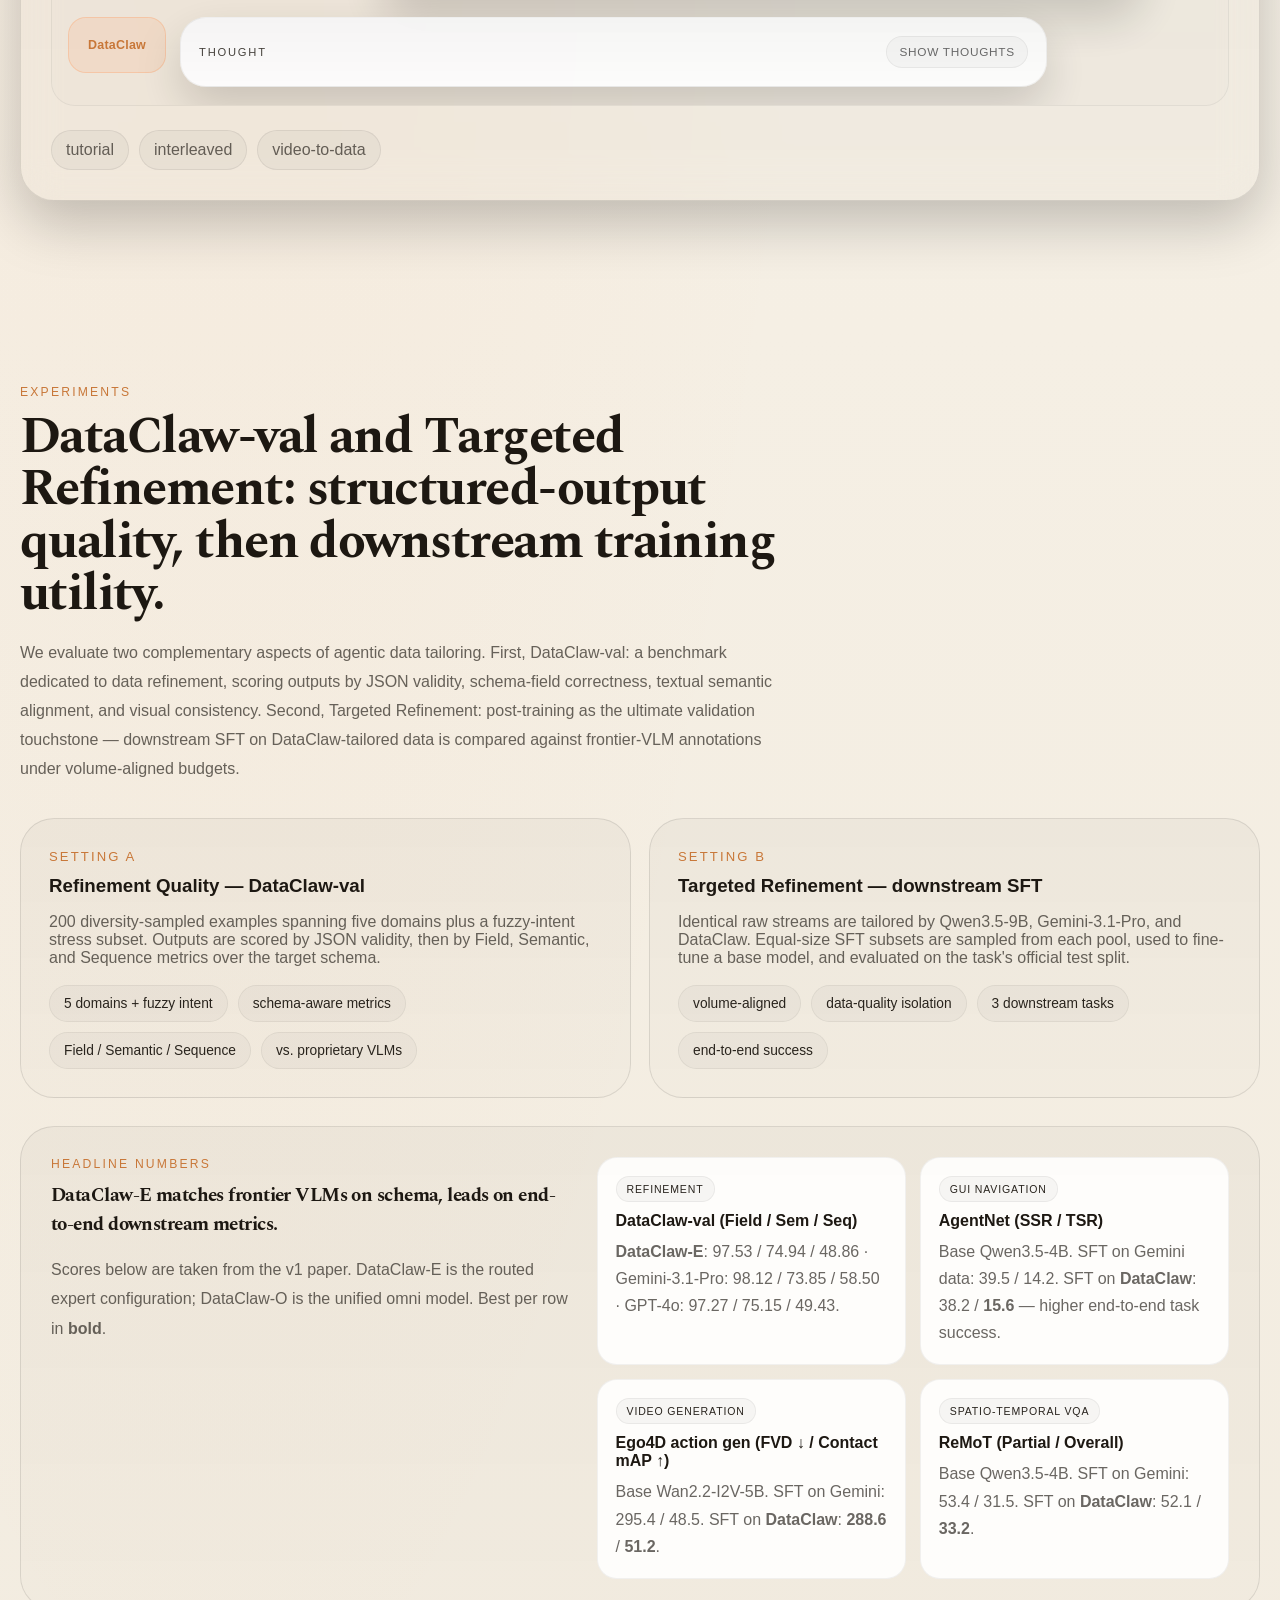
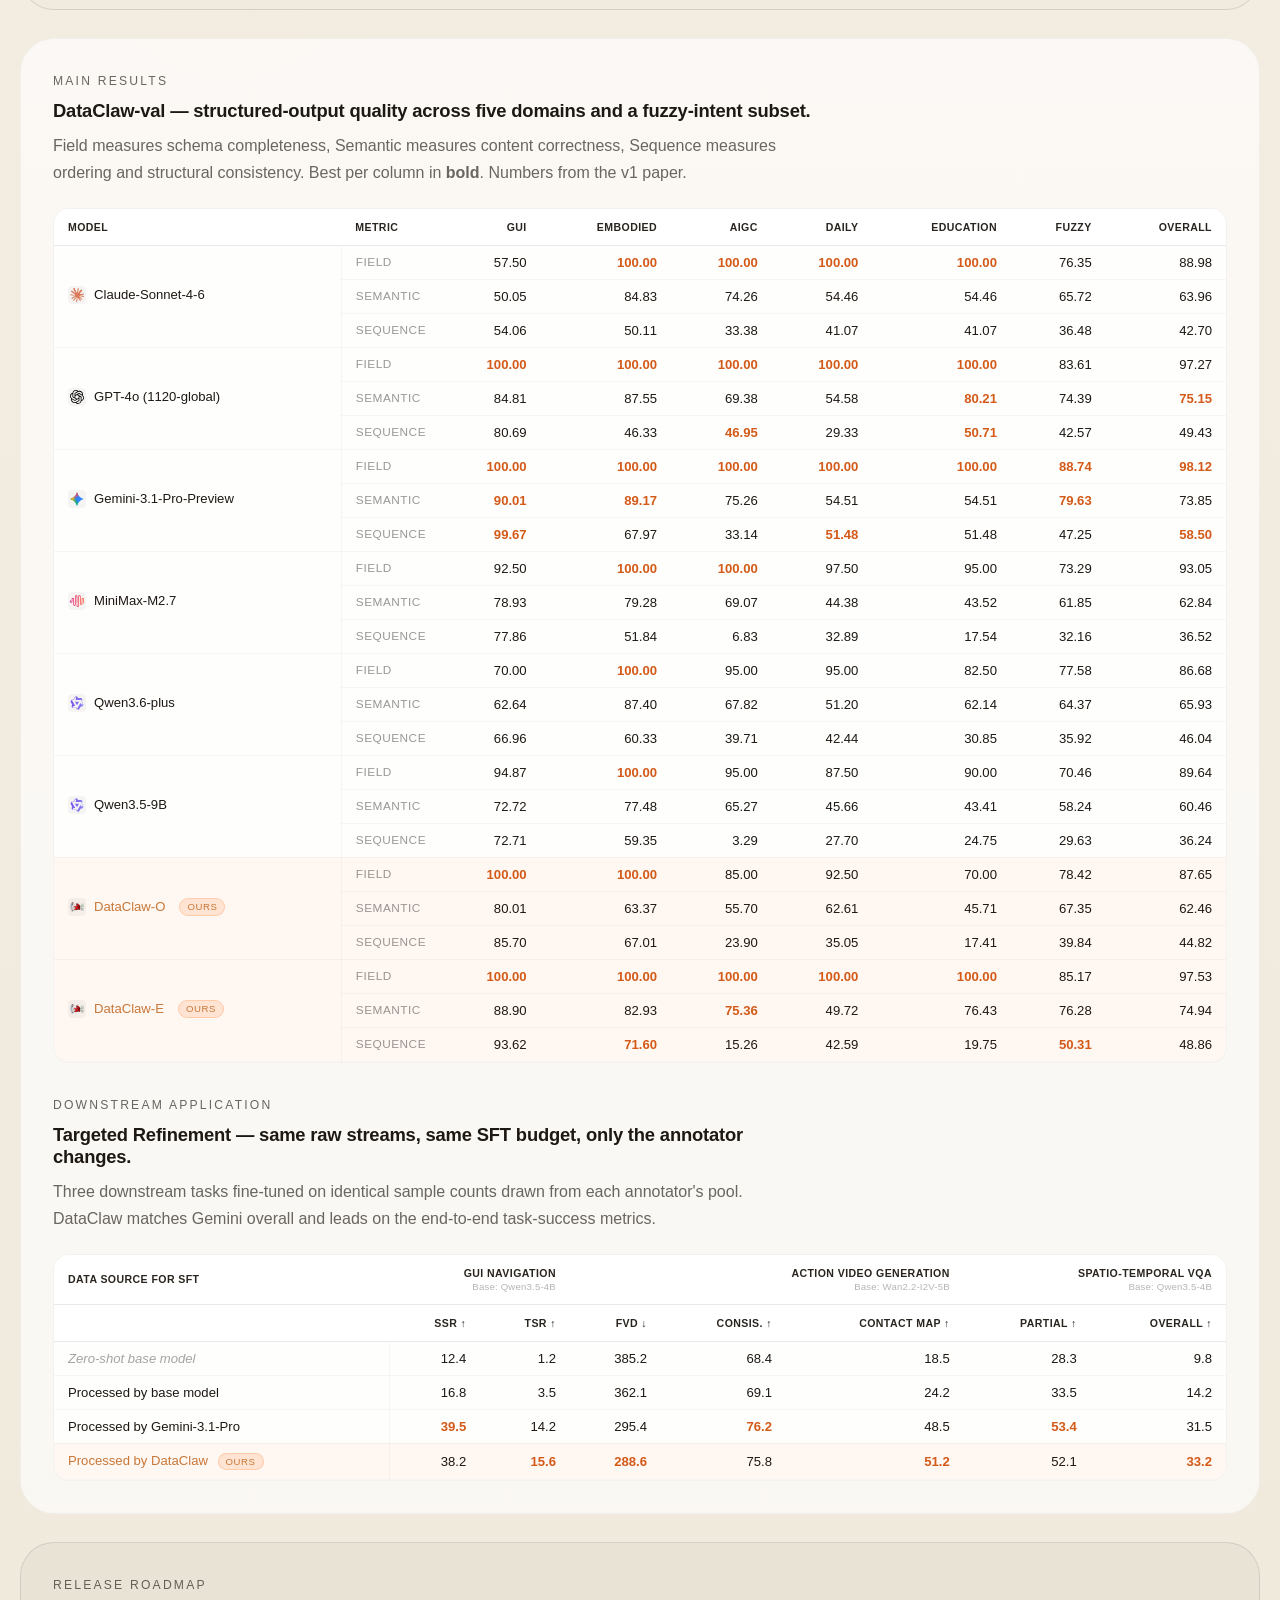
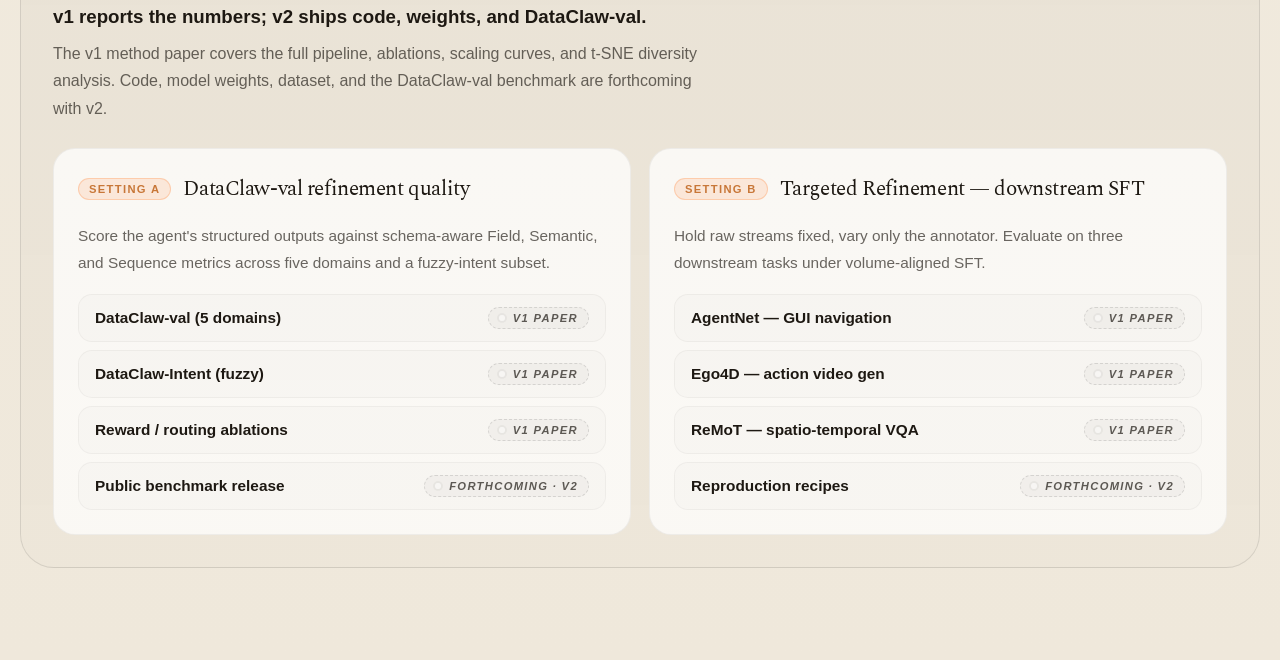
==== commit 7276f235: "Restore --muted / --text-muted vars to dark, bump cache buster" ====
--- a/docs/index.html
+++ b/docs/index.html
@@ -14,7 +14,7 @@
       rel="stylesheet"
       href="https://fonts.googleapis.com/css2?family=Spectral:ital,wght@0,500;0,600;1,400&display=swap"
     />
-    <link rel="stylesheet" href="./styles.css?v=evaltable01" />
+    <link rel="stylesheet" href="./styles.css?v=lighttheme04" />
   </head>
   <body>
     <header class="site-nav">
@@ -572,6 +572,6 @@
 
     </main>
 
-    <script src="./app.js?v=evaltable01"></script>
+    <script src="./app.js?v=lighttheme04"></script>
   </body>
 </html>
--- a/docs/styles.css
+++ b/docs/styles.css
@@ -1,16 +1,17 @@
 :root {
-  --bg: #08111a;
-  --bg-deep: #040b12;
-  --panel: rgba(255, 255, 255, 0.06);
-  --panel-strong: rgba(255, 255, 255, 0.08);
-  --line: rgba(255, 255, 255, 0.12);
-  --text: #f6efe3;
-  --muted: rgba(246, 239, 227, 0.72);
-  --accent: #ff8f4c;
-  --accent-soft: #ffd3a8;
-  --cool: #98dbff;
-  --lime: #d7ef75;
-  --shadow: 0 30px 90px rgba(0, 0, 0, 0.28);
+  --bg: #faf7f1;
+  --bg-deep: #f3eee5;
+  --panel: rgba(0, 0, 0, 0.04);
+  --panel-strong: rgba(0, 0, 0, 0.06);
+  --line: rgba(0, 0, 0, 0.1);
+  --text: #1d1812;
+  --muted: rgba(29, 24, 18, 0.66);
+  --text-muted: rgba(29, 24, 18, 0.66);
+  --accent: #d35a18;
+  --accent-soft: #c87738;
+  --cool: #2c6cae;
+  --lime: #5a8b16;
+  --shadow: 0 24px 72px rgba(35, 22, 10, 0.10);
   --radius-xl: 34px;
   --radius-lg: 24px;
   --radius-md: 18px;
@@ -32,8 +33,8 @@
     "Microsoft YaHei", sans-serif;
   color: var(--text);
   background:
-    radial-gradient(ellipse at 18% 18%, rgba(255, 143, 76, 0.1), transparent 46%),
-    linear-gradient(180deg, #08111a 0%, #0a1724 50%, #061019 100%);
+    radial-gradient(ellipse at 18% 18%, rgba(255, 143, 76, 0.08), transparent 46%),
+    linear-gradient(180deg, #faf7f1 0%, #f5efe4 50%, #efe8db 100%);
   overflow-x: hidden;
 }
 
@@ -70,8 +71,8 @@
   align-items: center;
   gap: 28px;
   border-radius: 999px;
-  border: 1px solid rgba(255, 255, 255, 0.09);
-  background: rgba(7, 17, 28, 0.68);
+  border: 1px solid rgba(0, 0, 0, 0.0585);
+  background: rgba(255, 255, 255, 0.78);
   backdrop-filter: blur(18px);
 }
 
@@ -89,7 +90,7 @@
   padding: 8px 14px;
   border-radius: 999px;
   border: 1px solid var(--line);
-  background: rgba(255, 255, 255, 0.04);
+  background: rgba(0, 0, 0, 0.026);
   color: var(--text);
   font-size: 0.85rem;
   font-weight: 500;
@@ -101,8 +102,8 @@
 
 .site-nav-action:hover {
   transform: translateY(-1px);
-  background: rgba(255, 255, 255, 0.08);
-  border-color: rgba(255, 255, 255, 0.18);
+  background: rgba(0, 0, 0, 0.052);
+  border-color: rgba(0, 0, 0, 0.117);
 }
 
 .site-nav-action svg {
@@ -252,9 +253,9 @@
   border-radius: 999px;
   font-size: 0.84rem;
   letter-spacing: 0.01em;
-  border: 1px solid rgba(255, 255, 255, 0.12);
-  background: rgba(255, 255, 255, 0.04);
-  color: rgba(255, 255, 255, 0.78);
+  border: 1px solid rgba(0, 0, 0, 0.078);
+  background: rgba(0, 0, 0, 0.026);
+  color: rgba(0, 0, 0, 0.507);
   text-decoration: none;
   line-height: 1;
   transition: background 160ms ease, color 160ms ease, border-color 160ms ease,
@@ -266,9 +267,9 @@
 }
 
 .icon-link:hover {
-  background: rgba(255, 255, 255, 0.08);
-  color: rgba(255, 255, 255, 0.95);
-  border-color: rgba(255, 255, 255, 0.22);
+  background: rgba(0, 0, 0, 0.052);
+  color: rgba(0, 0, 0, 0.6175);
+  border-color: rgba(0, 0, 0, 0.143);
 }
 
 .icon-link-img {
@@ -291,16 +292,16 @@
 
 .icon-link.is-disabled {
   cursor: not-allowed;
-  color: rgba(255, 255, 255, 0.38);
-  border-color: rgba(255, 255, 255, 0.08);
-  background: rgba(255, 255, 255, 0.025);
+  color: rgba(0, 0, 0, 0.247);
+  border-color: rgba(0, 0, 0, 0.052);
+  background: rgba(0, 0, 0, 0.0163);
   pointer-events: auto;
 }
 
 .icon-link.is-disabled:hover {
-  background: rgba(255, 255, 255, 0.025);
-  color: rgba(255, 255, 255, 0.38);
-  border-color: rgba(255, 255, 255, 0.08);
+  background: rgba(0, 0, 0, 0.0163);
+  color: rgba(0, 0, 0, 0.247);
+  border-color: rgba(0, 0, 0, 0.052);
 }
 
 .icon-link.is-disabled .icon-link-img {
@@ -326,9 +327,9 @@
   align-items: center;
   padding: 3px 10px;
   border-radius: 999px;
-  background: rgba(255, 255, 255, 0.04);
-  border: 1px dashed rgba(255, 255, 255, 0.18);
-  color: rgba(246, 239, 227, 0.6);
+  background: rgba(0, 0, 0, 0.026);
+  border: 1px dashed rgba(0, 0, 0, 0.117);
+  color: rgba(29, 24, 18, 0.7);
   font-size: 0.66rem;
   font-weight: 700;
   letter-spacing: 0.12em;
@@ -357,7 +358,7 @@
 
 .button-primary {
   background: var(--accent);
-  color: var(--bg-deep);
+  color: #ffffff;
   font-weight: 600;
 }
 
@@ -367,12 +368,12 @@
 
 .button-ghost {
   border-color: var(--line);
-  background: rgba(255, 255, 255, 0.04);
+  background: rgba(0, 0, 0, 0.026);
   color: var(--text);
 }
 
 .case-spotlight {
-  background: linear-gradient(180deg, rgba(255, 255, 255, 0.07), rgba(255, 255, 255, 0.025));
+  background: linear-gradient(180deg, rgba(0, 0, 0, 0.0455), rgba(0, 0, 0, 0.0163));
   border: 1px solid var(--line);
   box-shadow: 0 22px 56px rgba(0, 0, 0, 0.22);
   backdrop-filter: blur(18px);
@@ -380,7 +381,7 @@
 
 .validation-card,
 .validation-summary {
-  background: linear-gradient(180deg, rgba(255, 255, 255, 0.045), rgba(255, 255, 255, 0.015));
+  background: linear-gradient(180deg, rgba(0, 0, 0, 0.0292), rgba(0, 0, 0, 0.0097));
   border: 1px solid var(--line);
 }
 
@@ -394,7 +395,7 @@
   padding: 22px;
   border-radius: var(--radius-lg);
   border: 1px solid var(--line);
-  background: linear-gradient(180deg, rgba(255, 255, 255, 0.045), rgba(255, 255, 255, 0.015));
+  background: linear-gradient(180deg, rgba(0, 0, 0, 0.0292), rgba(0, 0, 0, 0.0097));
   display: grid;
   gap: 18px;
 }
@@ -439,7 +440,7 @@
 
 .hero-mascot-arrow {
   align-self: center;
-  color: rgba(255, 255, 255, 0.32);
+  color: rgba(0, 0, 0, 0.208);
   font-size: 1rem;
   padding-top: 14px;
 }
@@ -465,7 +466,7 @@
   list-style: none;
   border-radius: var(--radius-lg);
   border: 1px solid var(--line);
-  background: linear-gradient(180deg, rgba(255, 255, 255, 0.045), rgba(255, 255, 255, 0.015));
+  background: linear-gradient(180deg, rgba(0, 0, 0, 0.0292), rgba(0, 0, 0, 0.0097));
 }
 
 .hero-flow li {
@@ -477,7 +478,7 @@
 }
 
 .hero-flow li + li {
-  border-top: 1px solid rgba(255, 255, 255, 0.08);
+  border-top: 1px solid rgba(0, 0, 0, 0.052);
 }
 
 .hero-flow-tag {
@@ -504,7 +505,7 @@
   height: 28px;
   border-radius: 999px;
   border: 1px solid rgba(255, 143, 76, 0.45);
-  background: rgba(8, 17, 26, 0.6);
+  background: rgba(255, 255, 255, 0.7);
   color: var(--accent-soft);
   font-family: ui-monospace, "SF Mono", "Cascadia Mono", Menlo, Consolas, monospace;
   font-size: 0.74rem;
@@ -552,8 +553,8 @@
   margin: 28px 0 0;
   padding: 28px;
   border-radius: var(--radius-xl);
-  background: rgba(10, 18, 28, 0.55);
-  border: 1px solid rgba(255, 255, 255, 0.06);
+  background: rgba(255, 255, 255, 0.65);
+  border: 1px solid rgba(0, 0, 0, 0.039);
 }
 
 .method-overview-figure img {
@@ -595,7 +596,7 @@
   list-style: none;
   border-radius: var(--radius-lg);
   border: 1px solid var(--line);
-  background: rgba(255, 255, 255, 0.02);
+  background: rgba(0, 0, 0, 0.013);
 }
 
 .method-stage {
@@ -610,7 +611,7 @@
   width: 14px;
   height: 1px;
   margin-left: 8px;
-  background: rgba(246, 239, 227, 0.32);
+  background: rgba(255, 255, 255, 0.32);
 }
 
 .method-stage-num {
@@ -647,8 +648,8 @@
   grid-template-rows: 130px 186px 176px 164px 122px;
   gap: 56px 16px;
   border-radius: calc(var(--radius-xl) + 6px);
-  border: 1px solid rgba(255, 255, 255, 0.08);
-  background: linear-gradient(160deg, rgba(255, 255, 255, 0.04), rgba(255, 255, 255, 0.012));
+  border: 1px solid rgba(0, 0, 0, 0.052);
+  background: linear-gradient(160deg, rgba(0, 0, 0, 0.026), rgba(0, 0, 0, 0.0078));
   overflow: hidden;
   isolation: isolate;
 }
@@ -668,8 +669,8 @@
   position: absolute;
   inset: 0;
   background-image:
-    linear-gradient(rgba(255, 255, 255, 0.022) 1px, transparent 1px),
-    linear-gradient(90deg, rgba(255, 255, 255, 0.018) 1px, transparent 1px);
+    linear-gradient(rgba(0, 0, 0, 0.0143) 1px, transparent 1px),
+    linear-gradient(90deg, rgba(0, 0, 0, 0.0117) 1px, transparent 1px);
   background-size: 32px 32px;
   mask-image: linear-gradient(180deg, rgba(0, 0, 0, 0.8), transparent 96%);
   pointer-events: none;
@@ -679,9 +680,9 @@
   position: absolute;
   z-index: 1;
   border-radius: 30px;
-  border: 1px solid rgba(255, 255, 255, 0.08);
-  background: rgba(255, 255, 255, 0.018);
-  box-shadow: inset 0 0 0 1px rgba(255, 255, 255, 0.024);
+  border: 1px solid rgba(0, 0, 0, 0.052);
+  background: rgba(0, 0, 0, 0.0117);
+  box-shadow: inset 0 0 0 1px rgba(0, 0, 0, 0.0156);
   transition:
     opacity 220ms ease,
     border-color 220ms ease,
@@ -727,8 +728,8 @@
   min-width: 30px;
   padding: 6px 10px;
   border-radius: 999px;
-  border: 1px solid rgba(255, 255, 255, 0.08);
-  background: rgba(6, 15, 24, 0.82);
+  border: 1px solid rgba(0, 0, 0, 0.052);
+  background: rgba(255, 255, 255, 0.92);
   color: var(--accent-soft);
   letter-spacing: 0.12em;
   text-transform: uppercase;
@@ -749,7 +750,7 @@
 
 .flow-card.flow-card-data {
   border-color: rgba(152, 219, 255, 0.42);
-  background: linear-gradient(180deg, rgba(18, 47, 72, 0.98), rgba(12, 31, 50, 0.98));
+  background: linear-gradient(180deg, rgba(18, 47, 72, 0.98), rgba(255, 255, 255, 0.95));
   box-shadow:
     0 18px 46px rgba(0, 0, 0, 0.24),
     inset 0 0 0 1px rgba(152, 219, 255, 0.12);
@@ -760,10 +761,10 @@
   z-index: 3;
   overflow: hidden;
   border-radius: 24px;
-  border: 1px solid rgba(255, 255, 255, 0.08);
+  border: 1px solid rgba(0, 0, 0, 0.052);
   background:
-    linear-gradient(180deg, rgba(255, 255, 255, 0.075), rgba(255, 255, 255, 0.03)),
-    rgba(7, 17, 27, 0.94);
+    linear-gradient(180deg, rgba(0, 0, 0, 0.0488), rgba(0, 0, 0, 0.0195)),
+    rgba(255, 255, 255, 0.95);
   box-shadow: 0 18px 46px rgba(0, 0, 0, 0.24);
   backdrop-filter: blur(18px);
   padding: 18px;
@@ -779,7 +780,7 @@
   content: "";
   position: absolute;
   inset: 0;
-  background: linear-gradient(135deg, rgba(255, 255, 255, 0.08), transparent 36%);
+  background: linear-gradient(135deg, rgba(0, 0, 0, 0.052), transparent 36%);
   pointer-events: none;
 }
 
@@ -812,7 +813,7 @@
   width: fit-content;
   padding: 8px 11px;
   border-radius: 999px;
-  background: rgba(255, 255, 255, 0.08);
+  background: rgba(0, 0, 0, 0.052);
   color: var(--accent-soft);
   letter-spacing: 0.1em;
   text-transform: uppercase;
@@ -905,7 +906,7 @@
   justify-self: center;
   min-height: 176px;
   border-radius: 20px;
-  border-color: rgba(255, 255, 255, 0.12);
+  border-color: rgba(0, 0, 0, 0.078);
 }
 
 .flow-task-agent::after,
@@ -981,7 +982,7 @@
 }
 
 .flow-arrow-head {
-  fill: rgba(255, 223, 185, 0.98);
+  fill: rgba(255, 255, 255, 0.95);
 }
 
 .flow-arrow-base,
@@ -993,13 +994,13 @@
 }
 
 .flow-arrow-base {
-  stroke: rgba(255, 244, 229, 0.24);
+  stroke: rgba(255, 255, 255, 0.34);
   stroke-width: 7;
   opacity: 0.9;
 }
 
 .flow-arrow-flow {
-  stroke: rgba(255, 223, 185, 0.98);
+  stroke: rgba(255, 255, 255, 0.95);
   stroke-width: 4.6;
   stroke-dasharray: 24 18;
   animation: flowDash 3.2s linear infinite;
@@ -1045,10 +1046,10 @@
   min-height: 82px;
   padding: 16px 18px;
   border-radius: 24px;
-  border: 1px solid rgba(255, 255, 255, 0.1);
+  border: 1px solid rgba(0, 0, 0, 0.065);
   background:
-    linear-gradient(180deg, rgba(255, 255, 255, 0.055), rgba(255, 255, 255, 0.02)),
-    rgba(9, 18, 28, 0.86);
+    linear-gradient(180deg, rgba(0, 0, 0, 0.0358), rgba(0, 0, 0, 0.013)),
+    rgba(255, 255, 255, 0.95);
   color: var(--text);
   text-align: center;
   cursor: pointer;
@@ -1081,8 +1082,8 @@
   transform: translateY(-2px);
   border-color: rgba(255, 187, 139, 0.32);
   background:
-    linear-gradient(180deg, rgba(255, 255, 255, 0.075), rgba(255, 255, 255, 0.025)),
-    rgba(9, 18, 28, 0.92);
+    linear-gradient(180deg, rgba(0, 0, 0, 0.0488), rgba(0, 0, 0, 0.0163)),
+    rgba(255, 255, 255, 0.95);
 }
 
 .case-nav-item:hover::before {
@@ -1093,7 +1094,7 @@
   transform: translateY(-3px);
   border-color: var(--accent);
   background: var(--accent);
-  color: var(--bg-deep);
+  color: #ffffff;
   box-shadow: 0 16px 38px rgba(255, 143, 76, 0.22);
 }
 
@@ -1102,7 +1103,7 @@
 }
 
 .case-nav-item.is-active .case-nav-title {
-  color: var(--bg-deep);
+  color: #ffffff;
   font-weight: 700;
 }
 
@@ -1122,7 +1123,7 @@
   width: 44px;
   height: 44px;
   border-radius: 50%;
-  background: rgba(255, 255, 255, 0.08);
+  background: rgba(0, 0, 0, 0.052);
 }
 
 .spotlight-domain {
@@ -1162,8 +1163,8 @@
   margin-top: 18px;
   padding: 8px 10px;
   border-radius: 999px;
-  border: 1px solid rgba(255, 255, 255, 0.08);
-  background: rgba(255, 255, 255, 0.04);
+  border: 1px solid rgba(0, 0, 0, 0.052);
+  background: rgba(0, 0, 0, 0.026);
 }
 
 .case-subnav[hidden] {
@@ -1172,7 +1173,7 @@
 
 .case-subnav-label,
 .case-subnav-count {
-  color: rgba(190, 233, 255, 0.72);
+  color: rgba(29, 24, 18, 0.82);
   letter-spacing: 0.1em;
   text-transform: uppercase;
   font-size: 0.64rem;
@@ -1187,7 +1188,7 @@
 .case-subnav-current {
   min-width: 148px;
   text-align: center;
-  color: rgba(255, 255, 255, 0.94);
+  color: rgba(0, 0, 0, 0.611);
   font-size: 0.84rem;
 }
 
@@ -1198,16 +1199,16 @@
   width: 28px;
   height: 28px;
   border-radius: 50%;
-  border: 1px solid rgba(255, 255, 255, 0.08);
-  background: rgba(255, 255, 255, 0.04);
-  color: rgba(255, 255, 255, 0.9);
+  border: 1px solid rgba(0, 0, 0, 0.052);
+  background: rgba(0, 0, 0, 0.026);
+  color: rgba(0, 0, 0, 0.585);
   cursor: pointer;
   transition: background 180ms ease, border-color 180ms ease, opacity 180ms ease;
 }
 
 .case-subnav-button:hover:not(:disabled) {
-  background: rgba(190, 233, 255, 0.08);
-  border-color: rgba(190, 233, 255, 0.18);
+  background: rgba(255, 255, 255, 0.08);
+  border-color: rgba(29, 24, 18, 0.28);
 }
 
 .case-subnav-button:disabled {
@@ -1228,8 +1229,8 @@
   position: relative;
   padding: 16px 16px 18px;
   border-radius: 24px;
-  border: 1px solid rgba(255, 255, 255, 0.08);
-  background: rgba(255, 255, 255, 0.02);
+  border: 1px solid rgba(0, 0, 0, 0.052);
+  background: rgba(0, 0, 0, 0.013);
   overflow: hidden;
 }
 
@@ -1238,7 +1239,7 @@
   align-items: center;
   gap: 9px;
   padding: 2px 4px 14px;
-  border-bottom: 1px solid rgba(255, 255, 255, 0.06);
+  border-bottom: 1px solid rgba(0, 0, 0, 0.039);
 }
 
 .case-chat-topbar p {
@@ -1253,7 +1254,7 @@
   width: 6px;
   height: 6px;
   border-radius: 50%;
-  background: rgba(255, 255, 255, 0.22);
+  background: rgba(0, 0, 0, 0.143);
 }
 
 .case-chat-thread {
@@ -1316,7 +1317,7 @@
   padding: 0;
   background: linear-gradient(135deg, rgba(255, 143, 76, 0.22), rgba(255, 198, 118, 0.14));
   border: 1px solid rgba(255, 187, 139, 0.3);
-  color: rgba(255, 223, 185, 0.98);
+  color: rgba(29, 24, 18, 0.95);
 }
 
 .chat-avatar-ai {
@@ -1330,7 +1331,7 @@
   width: 100%;
   padding: 18px;
   border-radius: 26px;
-  border: 1px solid rgba(255, 255, 255, 0.08);
+  border: 1px solid rgba(0, 0, 0, 0.052);
   box-shadow: 0 20px 48px rgba(0, 0, 0, 0.16);
 }
 
@@ -1339,29 +1340,29 @@
   justify-self: end;
   background:
     radial-gradient(circle at top right, rgba(255, 170, 92, 0.18), transparent 36%),
-    linear-gradient(180deg, rgba(255, 255, 255, 0.08), rgba(255, 255, 255, 0.02)),
-    rgba(22, 19, 17, 0.94);
+    linear-gradient(180deg, rgba(0, 0, 0, 0.052), rgba(0, 0, 0, 0.013)),
+    rgba(255, 255, 255, 0.95);
 }
 
 .chat-bubble-assistant {
   max-width: min(84%, 900px);
   background:
-    linear-gradient(180deg, rgba(255, 255, 255, 0.06), rgba(255, 255, 255, 0.02)),
-    rgba(10, 18, 28, 0.95);
+    linear-gradient(180deg, rgba(0, 0, 0, 0.039), rgba(0, 0, 0, 0.013)),
+    rgba(255, 255, 255, 0.95);
 }
 
 .chat-bubble-output {
   background:
-    linear-gradient(180deg, rgba(255, 255, 255, 0.06), rgba(255, 255, 255, 0.02)),
-    rgba(10, 18, 27, 0.96);
+    linear-gradient(180deg, rgba(0, 0, 0, 0.039), rgba(0, 0, 0, 0.013)),
+    rgba(255, 255, 255, 0.95);
   border-color: rgba(255, 143, 76, 0.18);
 }
 
 .chat-sample-card {
   padding: 14px;
   border-radius: 22px;
-  border: 1px solid rgba(255, 255, 255, 0.08);
-  background: rgba(6, 13, 21, 0.5);
+  border: 1px solid rgba(0, 0, 0, 0.052);
+  background: rgba(255, 255, 255, 0.6);
 }
 
 .chat-sample-card.is-parallel {
@@ -1375,8 +1376,8 @@
   width: min(100%, 360px);
   overflow: hidden;
   border-radius: 18px;
-  border: 1px solid rgba(255, 255, 255, 0.08);
-  background: rgba(4, 10, 16, 0.92);
+  border: 1px solid rgba(0, 0, 0, 0.052);
+  background: rgba(255, 255, 255, 0.95);
   box-shadow: 0 18px 48px rgba(0, 0, 0, 0.24);
 }
 
@@ -1405,8 +1406,8 @@
   margin: 0;
   overflow: hidden;
   border-radius: 16px;
-  border: 1px solid rgba(255, 255, 255, 0.08);
-  background: rgba(4, 10, 16, 0.92);
+  border: 1px solid rgba(0, 0, 0, 0.052);
+  background: rgba(255, 255, 255, 0.95);
   box-shadow: 0 14px 30px rgba(0, 0, 0, 0.18);
 }
 
@@ -1429,9 +1430,9 @@
   bottom: 8px;
   padding: 6px 8px;
   border-radius: 999px;
-  background: rgba(5, 13, 22, 0.78);
-  border: 1px solid rgba(255, 255, 255, 0.08);
-  color: rgba(255, 255, 255, 0.92);
+  background: rgba(255, 255, 255, 0.88);
+  border: 1px solid rgba(0, 0, 0, 0.052);
+  color: rgba(0, 0, 0, 0.598);
   font-size: 0.68rem;
   letter-spacing: 0.05em;
 }
@@ -1442,7 +1443,7 @@
   aspect-ratio: 16 / 9;
   display: block;
   object-fit: cover;
-  background: #04090f;
+  background: #ffffff;
 }
 
 .case-input-video[hidden],
@@ -1459,8 +1460,8 @@
   border-radius: 18px;
   background:
     radial-gradient(circle at top left, rgba(76, 181, 255, 0.16), transparent 40%),
-    linear-gradient(180deg, rgba(255, 255, 255, 0.06), rgba(255, 255, 255, 0.02)),
-    rgba(6, 13, 21, 0.94);
+    linear-gradient(180deg, rgba(0, 0, 0, 0.039), rgba(0, 0, 0, 0.013)),
+    rgba(255, 255, 255, 0.95);
 }
 
 .case-input-fallback[hidden] {
@@ -1480,14 +1481,14 @@
 
 .chat-message-copy {
   margin-bottom: 0;
-  color: rgba(255, 255, 255, 0.92);
+  color: rgba(0, 0, 0, 0.598);
   line-height: 1.82;
   font-size: 0.98rem;
 }
 
 .chat-bubble-kicker {
   margin: 0;
-  color: rgba(190, 233, 255, 0.72);
+  color: rgba(29, 24, 18, 0.82);
   letter-spacing: 0.16em;
   text-transform: uppercase;
   font-size: 0.7rem;
@@ -1506,9 +1507,9 @@
   justify-content: center;
   padding: 8px 12px;
   border-radius: 999px;
-  border: 1px solid rgba(255, 255, 255, 0.08);
-  background: rgba(255, 255, 255, 0.04);
-  color: rgba(255, 255, 255, 0.88);
+  border: 1px solid rgba(0, 0, 0, 0.052);
+  background: rgba(0, 0, 0, 0.026);
+  color: rgba(0, 0, 0, 0.572);
   font-size: 0.74rem;
   letter-spacing: 0.06em;
   text-transform: uppercase;
@@ -1517,8 +1518,8 @@
 }
 
 .case-thought-toggle:hover {
-  border-color: rgba(190, 233, 255, 0.24);
-  background: rgba(190, 233, 255, 0.08);
+  border-color: rgba(29, 24, 18, 0.34);
+  background: rgba(255, 255, 255, 0.08);
 }
 
 .case-thought-panel {
@@ -1542,7 +1543,7 @@
   width: 8px;
   height: 8px;
   border-radius: 50%;
-  background: rgba(202, 242, 255, 0.74);
+  background: rgba(255, 255, 255, 0.74);
   animation: chatTypingPulse 1.1s ease-in-out infinite;
 }
 
@@ -1569,9 +1570,9 @@
   display: none;
   padding: 16px 16px 18px;
   border-radius: 20px;
-  border: 1px solid rgba(255, 255, 255, 0.08);
-  background: rgba(8, 14, 20, 0.5);
-  box-shadow: inset 0 1px 0 rgba(255, 255, 255, 0.04);
+  border: 1px solid rgba(0, 0, 0, 0.052);
+  background: rgba(255, 255, 255, 0.6);
+  box-shadow: inset 0 1px 0 rgba(0, 0, 0, 0.026);
   opacity: 0;
   transform: translateY(10px);
   transition:
@@ -1643,8 +1644,8 @@
 .case-output-entry-text {
   padding: 16px 18px;
   border-radius: 18px;
-  border: 1px solid rgba(255, 255, 255, 0.08);
-  background: rgba(255, 255, 255, 0.04);
+  border: 1px solid rgba(0, 0, 0, 0.052);
+  background: rgba(0, 0, 0, 0.026);
 }
 
 .case-output-entry-text p {
@@ -1659,8 +1660,8 @@
   aspect-ratio: 16 / 10;
   overflow: hidden;
   border-radius: 18px;
-  border: 1px solid rgba(255, 255, 255, 0.08);
-  background: rgba(4, 10, 16, 0.92);
+  border: 1px solid rgba(0, 0, 0, 0.052);
+  background: rgba(255, 255, 255, 0.95);
   box-shadow: 0 18px 40px rgba(0, 0, 0, 0.2);
 }
 
@@ -1676,8 +1677,8 @@
   width: min(100%, 280px);
   overflow: hidden;
   border-radius: 18px;
-  border: 1px solid rgba(255, 255, 255, 0.08);
-  background: rgba(4, 10, 16, 0.92);
+  border: 1px solid rgba(0, 0, 0, 0.052);
+  background: rgba(255, 255, 255, 0.95);
   box-shadow: 0 18px 40px rgba(0, 0, 0, 0.2);
 }
 
@@ -1685,7 +1686,7 @@
   display: block;
   width: 100%;
   height: auto;
-  background: #04090f;
+  background: #ffffff;
 }
 
 .case-output-entry-parallel {
@@ -1706,8 +1707,8 @@
 .case-output-panel {
   padding: 16px;
   border-radius: 18px;
-  border: 1px solid rgba(255, 255, 255, 0.08);
-  background: rgba(255, 255, 255, 0.04);
+  border: 1px solid rgba(0, 0, 0, 0.052);
+  background: rgba(0, 0, 0, 0.026);
 }
 
 .case-output-panel-title {
@@ -1719,7 +1720,7 @@
 .case-output-panel-label {
   display: inline-flex;
   margin-bottom: 8px;
-  color: rgba(190, 233, 255, 0.72);
+  color: rgba(29, 24, 18, 0.82);
   letter-spacing: 0.14em;
   text-transform: uppercase;
   font-size: 0.66rem;
@@ -1732,8 +1733,8 @@
   margin-bottom: 10px;
   overflow: hidden;
   border-radius: 14px;
-  border: 1px solid rgba(255, 255, 255, 0.08);
-  background: #04090f;
+  border: 1px solid rgba(0, 0, 0, 0.052);
+  background: #ffffff;
 }
 
 .case-output-panel-video {
@@ -1749,7 +1750,7 @@
 
 .case-output-panel-prompt {
   margin: 0 0 12px;
-  color: rgba(255, 255, 255, 0.92);
+  color: rgba(0, 0, 0, 0.598);
   font-family: ui-monospace, "SF Mono", "Cascadia Mono", Menlo, Consolas, "Liberation Mono", monospace;
   font-size: 0.8rem;
   line-height: 1.6;
@@ -1768,8 +1769,8 @@
   margin-bottom: 12px;
   padding: 18px 14px 12px;
   border-radius: 14px;
-  border: 1px solid rgba(190, 233, 255, 0.12);
-  background: rgba(190, 233, 255, 0.04);
+  border: 1px solid rgba(255, 255, 255, 0.22);
+  background: rgba(255, 255, 255, 0.04);
   font-family: ui-monospace, "SF Mono", "Cascadia Mono", Menlo, Consolas, "Liberation Mono", monospace;
   font-size: 0.78rem;
   line-height: 1.72;
@@ -1784,9 +1785,9 @@
   align-items: center;
   padding: 5px 10px;
   border-radius: 999px;
-  border: 1px solid rgba(190, 233, 255, 0.16);
-  background: rgba(8, 18, 29, 0.96);
-  color: rgba(206, 240, 255, 0.9);
+  border: 1px solid rgba(255, 255, 255, 0.26);
+  background: rgba(255, 255, 255, 0.95);
+  color: rgba(29, 24, 18, 0.95);
   letter-spacing: 0.08em;
   text-transform: uppercase;
   font-size: 0.62rem;
@@ -1796,7 +1797,7 @@
 
 .case-output-panel-step {
   margin: 0;
-  color: rgba(222, 243, 255, 0.9);
+  color: rgba(29, 24, 18, 0.95);
 }
 
 .case-output-panel-thoughts .case-output-panel-image {
@@ -1813,8 +1814,8 @@
   display: block;
   width: 100%;
   border-radius: 12px;
-  border: 1px solid rgba(255, 255, 255, 0.08);
-  background: #04090f;
+  border: 1px solid rgba(0, 0, 0, 0.052);
+  background: #ffffff;
   aspect-ratio: 16 / 9;
   object-fit: cover;
 }
@@ -1825,7 +1826,7 @@
 
 .case-output-question {
   margin: 0;
-  color: rgba(255, 255, 255, 0.92);
+  color: rgba(0, 0, 0, 0.598);
   font-family: ui-monospace, "SF Mono", "Cascadia Mono", Menlo, Consolas, "Liberation Mono", monospace;
   font-size: 0.84rem;
   line-height: 1.6;
@@ -1856,8 +1857,8 @@
   margin: 10px 0 12px;
   overflow: hidden;
   border-radius: 16px;
-  border: 1px solid rgba(255, 255, 255, 0.08);
-  background: rgba(4, 10, 16, 0.92);
+  border: 1px solid rgba(0, 0, 0, 0.052);
+  background: rgba(255, 255, 255, 0.95);
   box-shadow: 0 14px 30px rgba(0, 0, 0, 0.18);
 }
 
@@ -1870,15 +1871,15 @@
   width: 100%;
   height: auto;
   object-fit: contain;
-  background: #04090f;
+  background: #ffffff;
 }
 
 .case-task-preview video {
   display: block;
   width: 100%;
   height: auto;
-  background: #04090f;
-  border-bottom: 1px solid rgba(255, 255, 255, 0.08);
+  background: #ffffff;
+  border-bottom: 1px solid rgba(0, 0, 0, 0.052);
 }
 
 .case-task-preview video[hidden],
@@ -1889,7 +1890,7 @@
 .case-output-label {
   display: inline-flex;
   margin-bottom: 8px;
-  color: rgba(190, 233, 255, 0.72);
+  color: rgba(29, 24, 18, 0.82);
   letter-spacing: 0.14em;
   text-transform: uppercase;
   font-size: 0.68rem;
@@ -1905,8 +1906,8 @@
 .spotlight-tags span {
   padding: 10px 14px;
   border-radius: 999px;
-  background: rgba(255, 255, 255, 0.06);
-  border: 1px solid rgba(255, 255, 255, 0.1);
+  background: rgba(0, 0, 0, 0.039);
+  border: 1px solid rgba(0, 0, 0, 0.065);
   color: var(--muted);
 }
 
@@ -1987,7 +1988,7 @@
   width: 100%;
   height: 10px;
   border-radius: 999px;
-  background: rgba(255, 255, 255, 0.08);
+  background: rgba(0, 0, 0, 0.052);
   overflow: hidden;
 }
 
@@ -2014,7 +2015,7 @@
 .eval-setting-card,
 .eval-benchmark-board,
 .eval-roadmap {
-  background: linear-gradient(180deg, rgba(255, 255, 255, 0.045), rgba(255, 255, 255, 0.015));
+  background: linear-gradient(180deg, rgba(0, 0, 0, 0.0292), rgba(0, 0, 0, 0.0097));
   border: 1px solid var(--line);
 }
 
@@ -2047,9 +2048,9 @@
 .eval-pill-list li {
   padding: 10px 14px;
   border-radius: 999px;
-  background: rgba(255, 255, 255, 0.05);
-  border: 1px solid rgba(255, 255, 255, 0.08);
-  color: rgba(233, 244, 255, 0.9);
+  background: rgba(0, 0, 0, 0.0325);
+  border: 1px solid rgba(0, 0, 0, 0.052);
+  color: rgba(29, 24, 18, 0.95);
   font-size: 0.86rem;
 }
 
@@ -2071,8 +2072,8 @@
 .eval-benchmark-card {
   padding: 18px;
   border-radius: 20px;
-  border: 1px solid rgba(255, 255, 255, 0.08);
-  background: rgba(7, 15, 24, 0.76);
+  border: 1px solid rgba(0, 0, 0, 0.052);
+  background: rgba(255, 255, 255, 0.86);
 }
 
 .eval-benchmark-card h4 {
@@ -2090,9 +2091,9 @@
   align-items: center;
   padding: 6px 10px;
   border-radius: 999px;
-  background: rgba(255, 255, 255, 0.05);
-  border: 1px solid rgba(255, 255, 255, 0.08);
-  color: rgba(202, 242, 255, 0.92);
+  background: rgba(0, 0, 0, 0.0325);
+  border: 1px solid rgba(0, 0, 0, 0.052);
+  color: rgba(29, 24, 18, 0.95);
   letter-spacing: 0.08em;
   text-transform: uppercase;
   font-size: 0.66rem;
@@ -2102,8 +2103,8 @@
   margin-top: 28px;
   padding: 32px;
   border-radius: var(--radius-xl);
-  background: rgba(10, 18, 28, 0.55);
-  border: 1px solid rgba(255, 255, 255, 0.06);
+  background: rgba(255, 255, 255, 0.65);
+  border: 1px solid rgba(0, 0, 0, 0.039);
 }
 
 .eval-results-head {
@@ -2126,8 +2127,8 @@
 .eval-table-wrap {
   overflow-x: auto;
   border-radius: 16px;
-  border: 1px solid rgba(255, 255, 255, 0.07);
-  background: rgba(7, 15, 24, 0.7);
+  border: 1px solid rgba(0, 0, 0, 0.0455);
+  background: rgba(255, 255, 255, 0.8);
 }
 
 .eval-table {
@@ -2143,15 +2144,15 @@
 .eval-table thead th {
   position: sticky;
   top: 0;
-  background: rgba(11, 22, 33, 0.95);
-  color: rgba(202, 242, 255, 0.92);
+  background: rgba(255, 255, 255, 0.95);
+  color: rgba(29, 24, 18, 0.95);
   text-align: right;
   font-weight: 600;
   letter-spacing: 0.04em;
   text-transform: uppercase;
   font-size: 0.66rem;
   padding: 12px 14px;
-  border-bottom: 1px solid rgba(255, 255, 255, 0.12);
+  border-bottom: 1px solid rgba(0, 0, 0, 0.078);
   white-space: nowrap;
 }
 
@@ -2163,14 +2164,14 @@
 .eval-table-subhead th {
   font-size: 0.6rem;
   font-weight: 500;
-  color: rgba(202, 242, 255, 0.7);
-  border-bottom: 1px solid rgba(255, 255, 255, 0.08);
+  color: rgba(29, 24, 18, 0.8);
+  border-bottom: 1px solid rgba(0, 0, 0, 0.052);
 }
 
 .eval-table tbody td {
   padding: 9px 14px;
   text-align: right;
-  border-bottom: 1px solid rgba(255, 255, 255, 0.05);
+  border-bottom: 1px solid rgba(0, 0, 0, 0.0325);
   white-space: nowrap;
 }
 
@@ -2179,7 +2180,7 @@
   font-weight: 500;
   color: var(--text);
   vertical-align: middle;
-  border-right: 1px solid rgba(255, 255, 255, 0.05);
+  border-right: 1px solid rgba(0, 0, 0, 0.0325);
   white-space: normal;
 }
 
@@ -2197,13 +2198,13 @@
   flex: 0 0 auto;
   display: block;
   border-radius: 4px;
-  background: rgba(255, 255, 255, 0.06);
+  background: rgba(0, 0, 0, 0.039);
   padding: 2px;
 }
 
 .eval-table tbody td.eval-table-metric {
   text-align: left;
-  color: rgba(255, 255, 255, 0.62);
+  color: rgba(0, 0, 0, 0.403);
   font-size: 0.74rem;
   letter-spacing: 0.04em;
   text-transform: uppercase;
@@ -2216,7 +2217,7 @@
 }
 
 .eval-table tbody tr.eval-table-group-start td {
-  border-top: 1px solid rgba(255, 255, 255, 0.1);
+  border-top: 1px solid rgba(0, 0, 0, 0.065);
 }
 
 .eval-table tbody tr.eval-table-row-ours td {
@@ -2245,14 +2246,14 @@
   display: block;
   font-size: 0.6rem;
   font-weight: 400;
-  color: rgba(255, 255, 255, 0.45);
+  color: rgba(0, 0, 0, 0.2925);
   letter-spacing: 0.02em;
   text-transform: none;
   margin-top: 2px;
 }
 
 .eval-table-downstream tbody td.eval-table-model em {
-  color: rgba(255, 255, 255, 0.55);
+  color: rgba(0, 0, 0, 0.3575);
   font-style: italic;
 }
 
@@ -2286,8 +2287,8 @@
   flex-direction: column;
   padding: 24px;
   border-radius: 22px;
-  border: 1px solid rgba(255, 255, 255, 0.08);
-  background: rgba(6, 13, 22, 0.6);
+  border: 1px solid rgba(0, 0, 0, 0.052);
+  background: rgba(255, 255, 255, 0.7);
 }
 
 .eval-roadmap-track-label {
@@ -2343,8 +2344,8 @@
   gap: 16px;
   padding: 12px 16px;
   border-radius: 14px;
-  border: 1px solid rgba(255, 255, 255, 0.06);
-  background: rgba(255, 255, 255, 0.02);
+  border: 1px solid rgba(0, 0, 0, 0.039);
+  background: rgba(0, 0, 0, 0.013);
 }
 
 .eval-roadmap-coverage-bench {
@@ -2359,9 +2360,9 @@
   gap: 8px;
   padding: 4px 10px;
   border-radius: 999px;
-  background: rgba(255, 255, 255, 0.04);
-  border: 1px dashed rgba(255, 255, 255, 0.18);
-  color: rgba(246, 239, 227, 0.6);
+  background: rgba(0, 0, 0, 0.026);
+  border: 1px dashed rgba(0, 0, 0, 0.117);
+  color: rgba(29, 24, 18, 0.7);
   font-family:
     "Avenir Next", "Segoe UI", "PingFang SC", "Hiragino Sans GB",
     "Microsoft YaHei", sans-serif;
@@ -2377,15 +2378,15 @@
   width: 6px;
   height: 6px;
   border-radius: 50%;
-  background: rgba(246, 239, 227, 0.42);
-  box-shadow: 0 0 0 2px rgba(255, 255, 255, 0.06);
+  background: rgba(255, 255, 255, 0.42);
+  box-shadow: 0 0 0 2px rgba(0, 0, 0, 0.039);
 }
 
 .case-media-error {
   margin: 12px 0 0;
   padding: 10px 14px;
   border-radius: 12px;
-  background: rgba(255, 255, 255, 0.03);
+  background: rgba(0, 0, 0, 0.0195);
   border: 1px solid var(--line);
   color: var(--muted);
   font-size: 0.86rem;
@@ -2412,7 +2413,7 @@
   padding: 26px;
   border-radius: var(--radius-lg);
   border: 1px solid var(--line);
-  background: linear-gradient(180deg, rgba(255, 255, 255, 0.06), rgba(255, 255, 255, 0.025));
+  background: linear-gradient(180deg, rgba(0, 0, 0, 0.039), rgba(0, 0, 0, 0.0163));
   transition:
     transform 220ms ease,
     border-color 220ms ease,
@@ -2423,7 +2424,7 @@
 .resources-card:has(.resources-card-link:focus-visible) {
   transform: translateY(-2px);
   border-color: rgba(255, 187, 139, 0.42);
-  background: linear-gradient(180deg, rgba(255, 255, 255, 0.09), rgba(255, 255, 255, 0.03));
+  background: linear-gradient(180deg, rgba(0, 0, 0, 0.0585), rgba(0, 0, 0, 0.0195));
 }
 
 .resources-card-link {
@@ -2484,9 +2485,9 @@
   gap: 8px;
   padding: 6px 12px;
   border-radius: 999px;
-  border: 1px solid rgba(255, 255, 255, 0.1);
-  background: rgba(255, 255, 255, 0.04);
-  color: rgba(246, 239, 227, 0.78);
+  border: 1px solid rgba(0, 0, 0, 0.065);
+  background: rgba(0, 0, 0, 0.026);
+  color: rgba(29, 24, 18, 0.88);
   font-size: 0.78rem;
   letter-spacing: 0.04em;
   align-self: flex-start;
@@ -2504,24 +2505,24 @@
 }
 
 .resources-card-forthcoming {
-  background: rgba(255, 255, 255, 0.03);
+  background: rgba(0, 0, 0, 0.0195);
 }
 
 .resources-card-forthcoming .resources-card-tag {
-  background: rgba(255, 255, 255, 0.04);
-  border-color: rgba(255, 255, 255, 0.14);
-  color: rgba(246, 239, 227, 0.7);
+  background: rgba(0, 0, 0, 0.026);
+  border-color: rgba(0, 0, 0, 0.091);
+  color: rgba(29, 24, 18, 0.8);
 }
 
 .resources-card-forthcoming .resources-card-title,
 .resources-card-forthcoming .resources-card-copy {
-  color: rgba(246, 239, 227, 0.62);
+  color: rgba(29, 24, 18, 0.72);
 }
 
 .resources-card-forthcoming .resources-card-state {
   border-style: dashed;
-  border-color: rgba(255, 255, 255, 0.18);
-  color: rgba(246, 239, 227, 0.55);
+  border-color: rgba(0, 0, 0, 0.117);
+  color: rgba(29, 24, 18, 0.65);
   font-style: italic;
 }
 
@@ -2530,8 +2531,8 @@
   width: 6px;
   height: 6px;
   border-radius: 50%;
-  background: rgba(246, 239, 227, 0.4);
-  box-shadow: 0 0 0 2px rgba(255, 255, 255, 0.06);
+  background: rgba(255, 255, 255, 0.4);
+  box-shadow: 0 0 0 2px rgba(0, 0, 0, 0.039);
 }
 
 @media (max-width: 760px) {
@@ -2732,7 +2733,7 @@
 
   .method-stage {
     padding: 6px 0;
-    border-bottom: 1px solid rgba(255, 255, 255, 0.06);
+    border-bottom: 1px solid rgba(0, 0, 0, 0.039);
   }
 
   .method-stage:last-child {
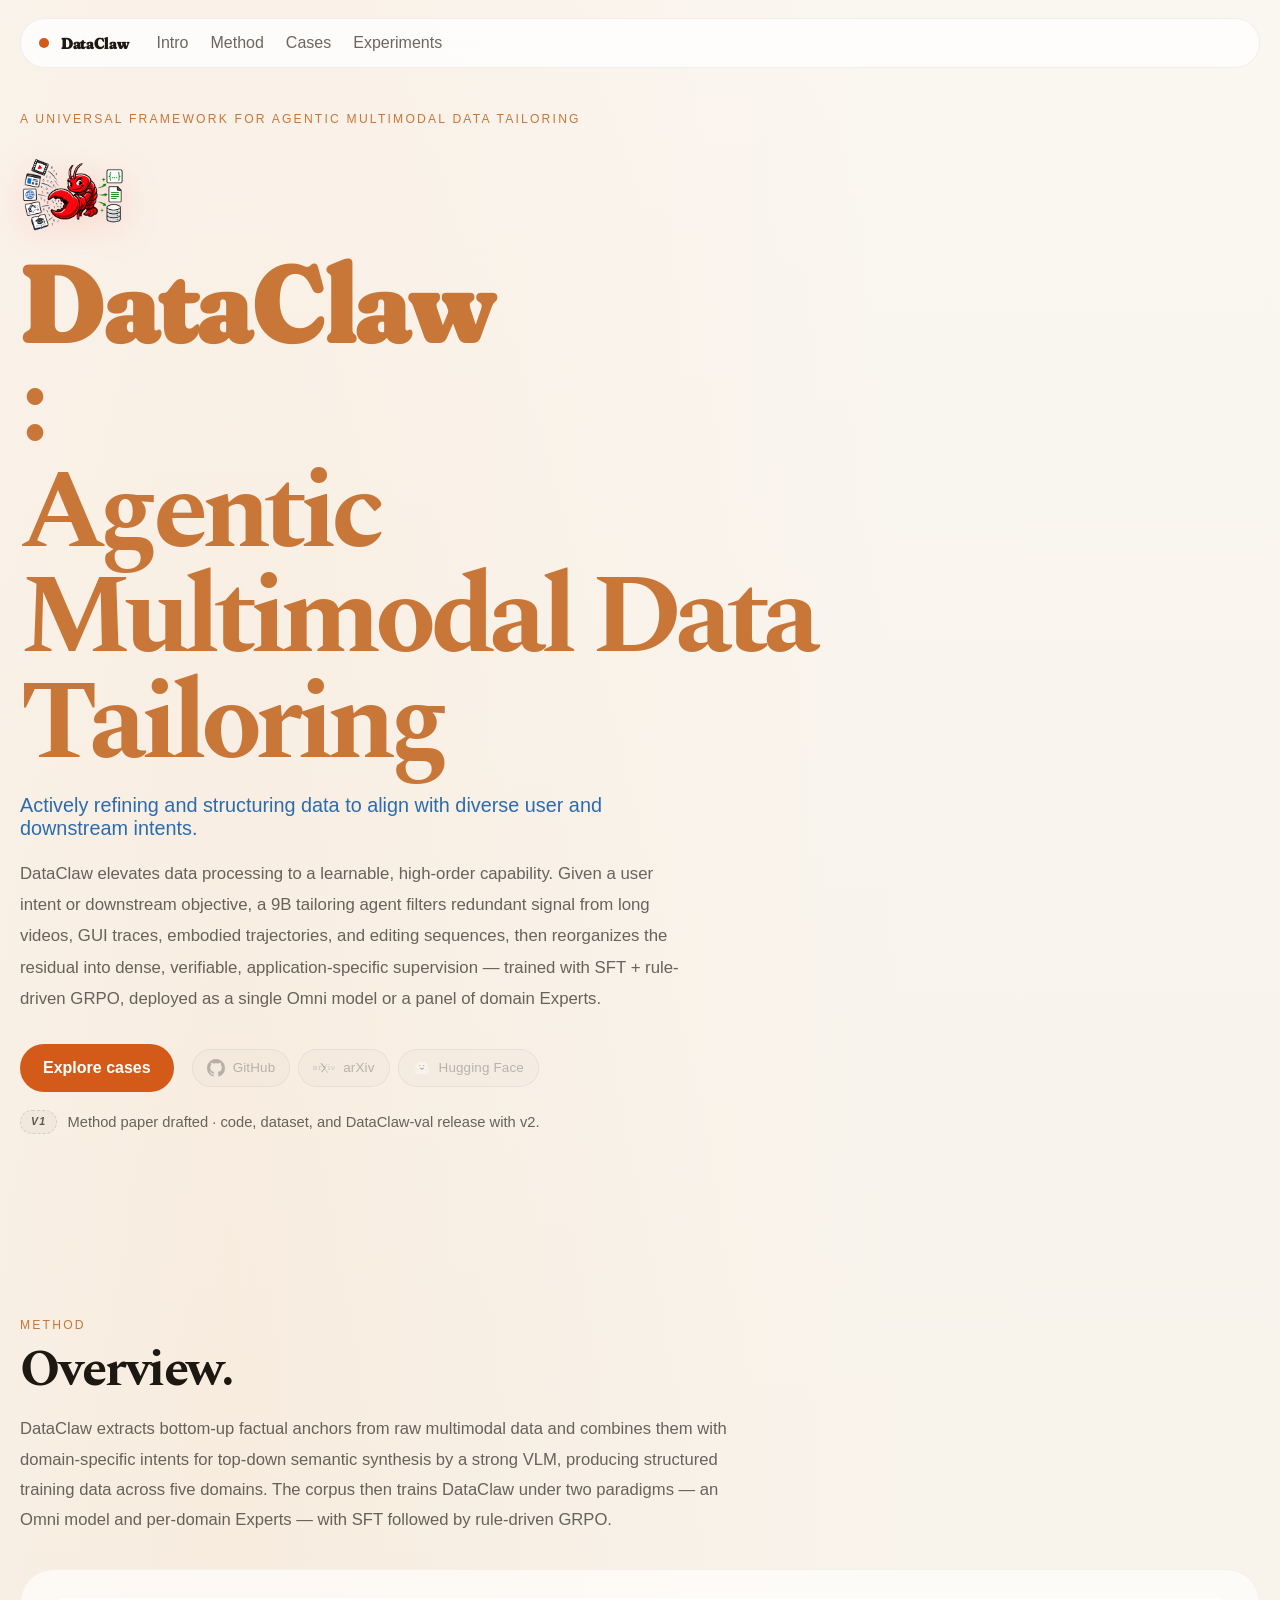
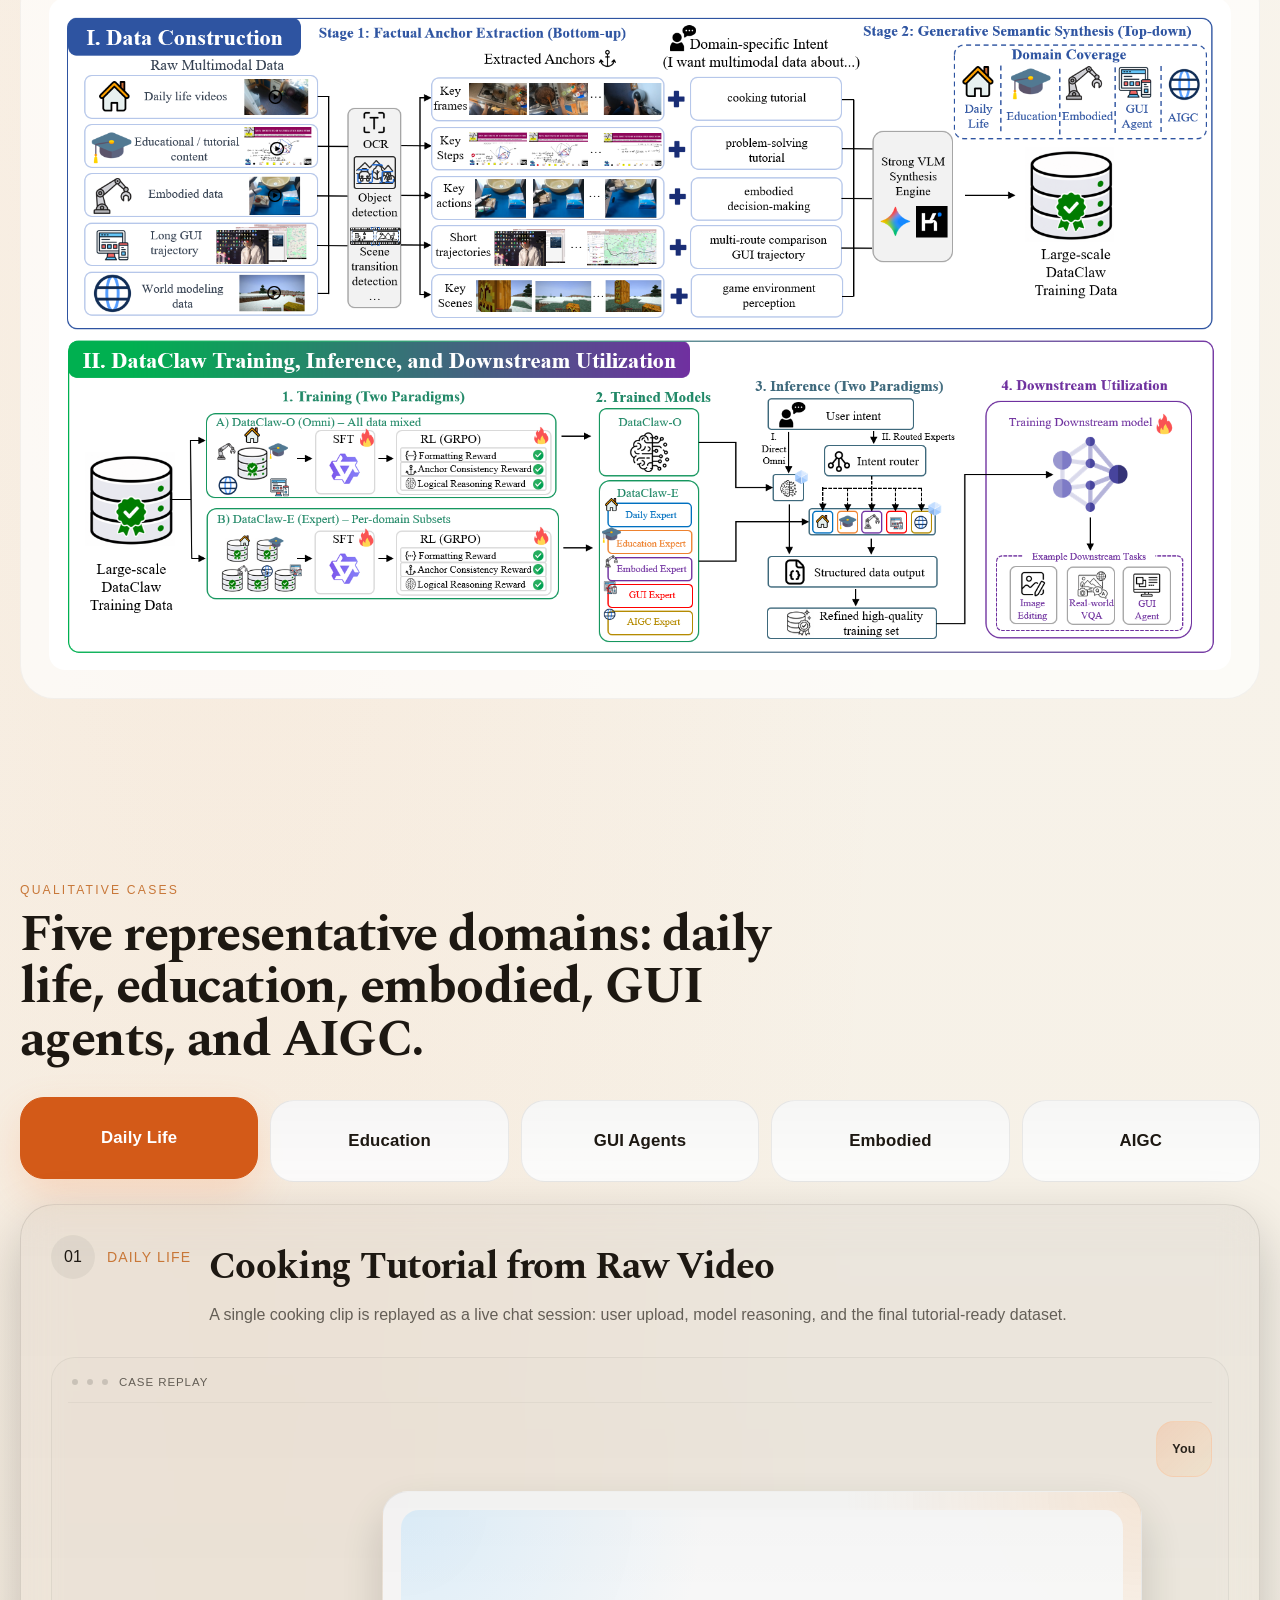
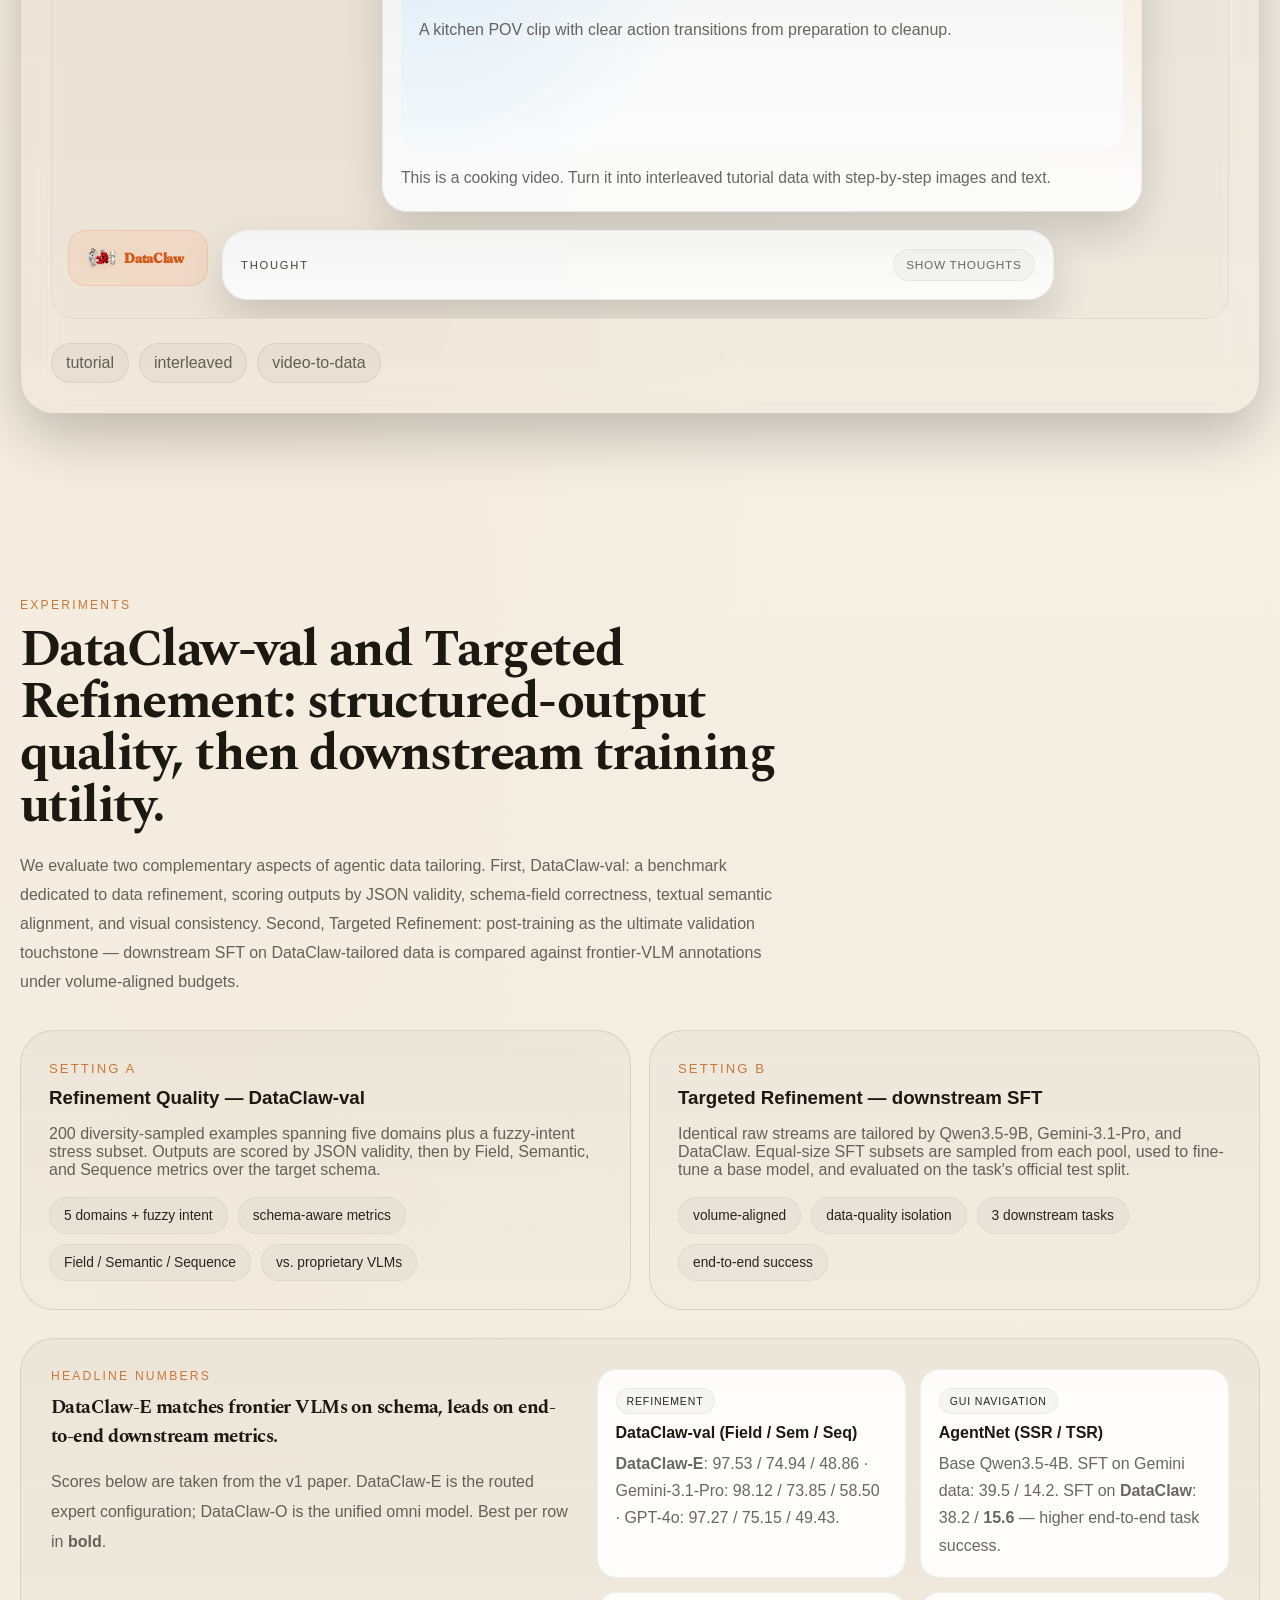
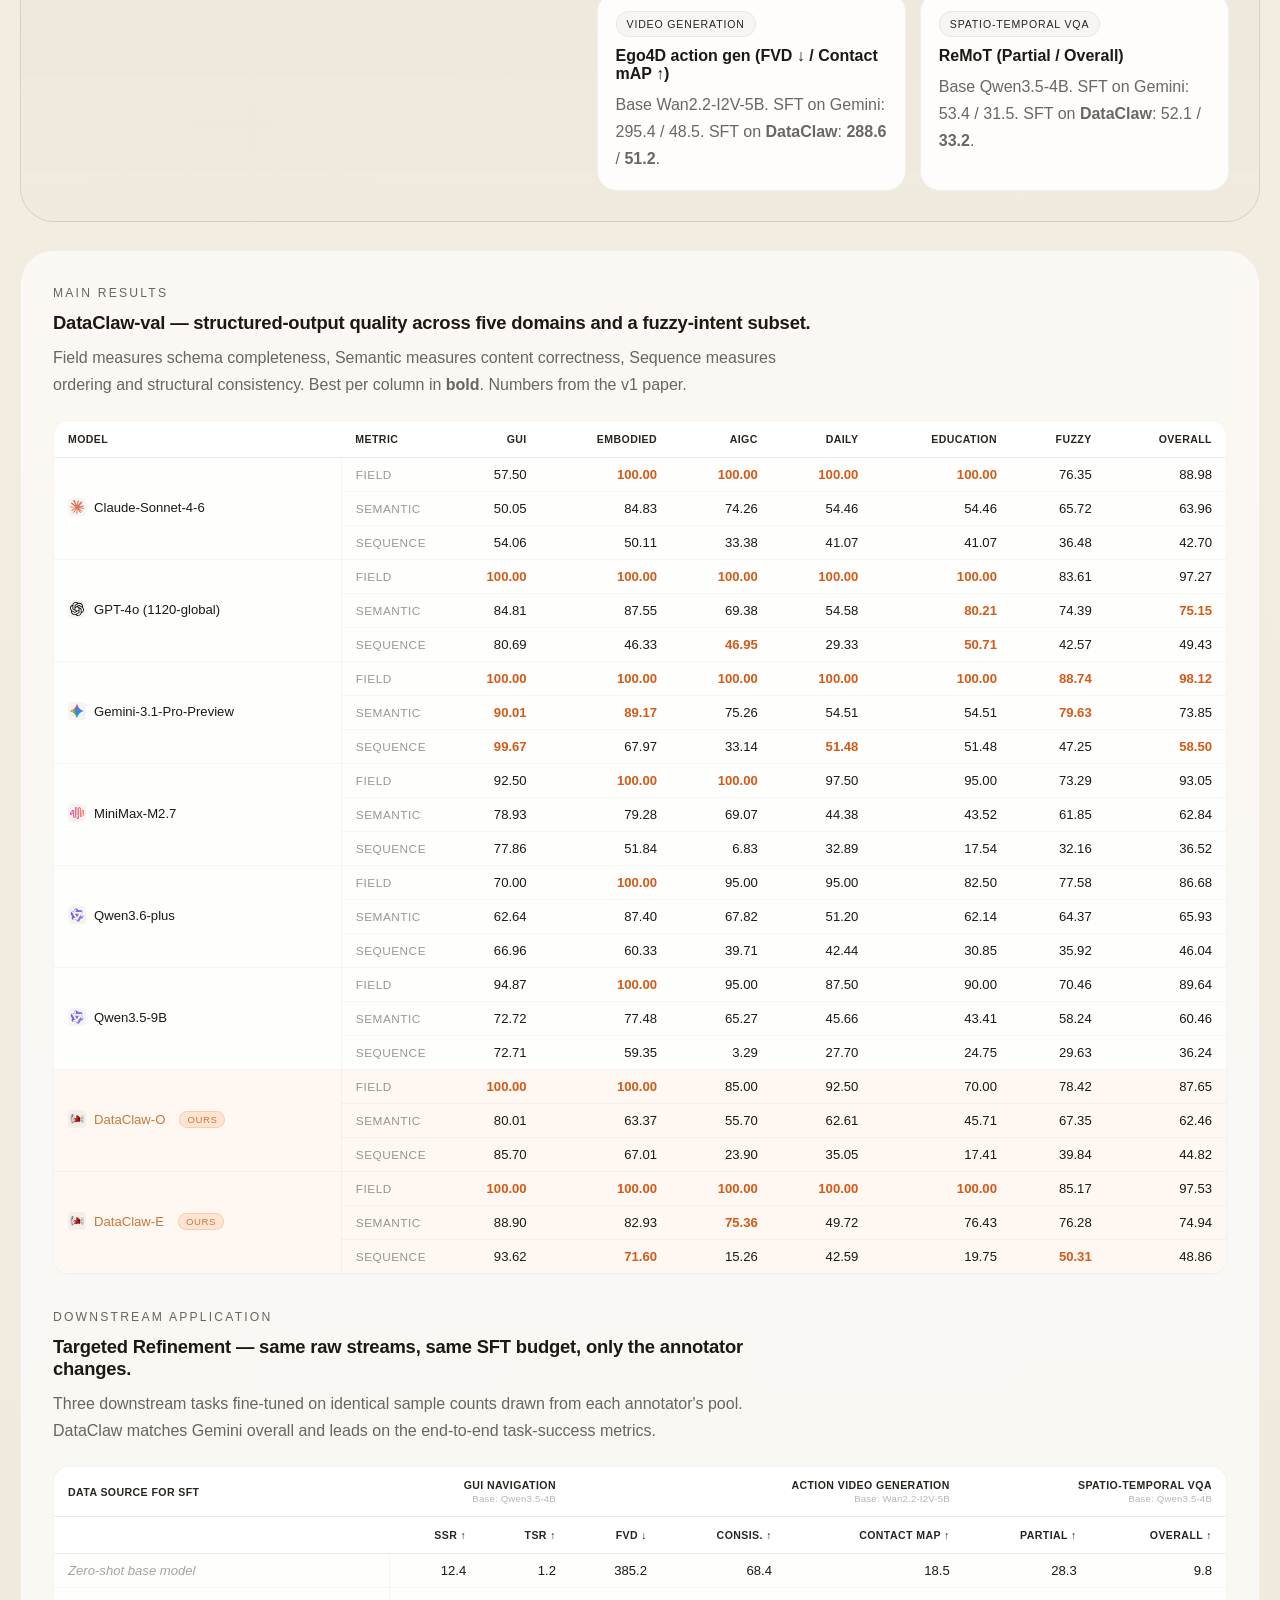
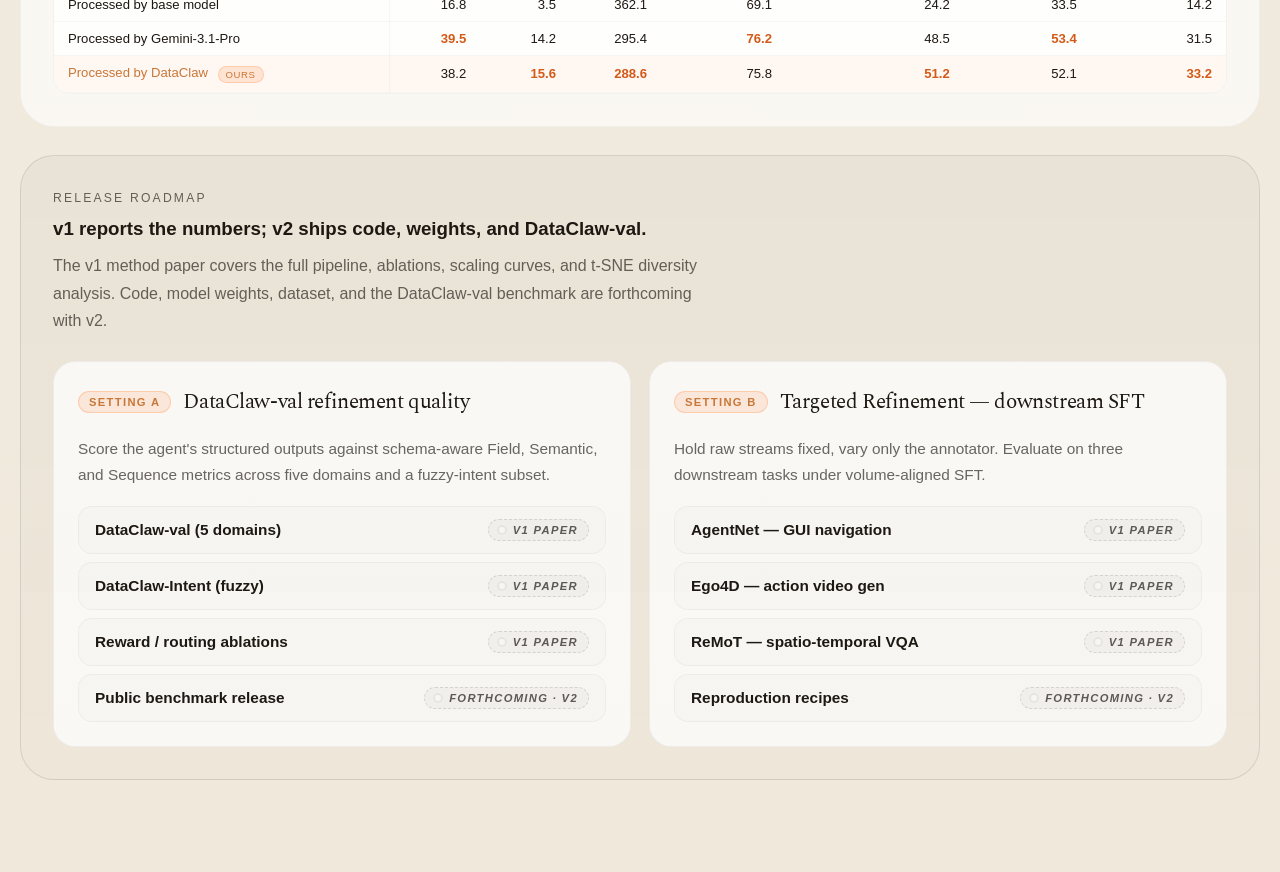
==== commit d5de240f: "Use Fraunces wordmark for DataClaw, add mascot to chat avatar" ====
--- a/docs/index.html
+++ b/docs/index.html
@@ -12,7 +12,7 @@
     <link rel="preconnect" href="https://fonts.gstatic.com" crossorigin />
     <link
       rel="stylesheet"
-      href="https://fonts.googleapis.com/css2?family=Spectral:ital,wght@0,500;0,600;1,400&display=swap"
+      href="https://fonts.googleapis.com/css2?family=Spectral:ital,wght@0,500;0,600;1,400&family=Fraunces:opsz,wght@9..144,500;9..144,700;9..144,900&display=swap"
     />
     <link rel="stylesheet" href="./styles.css?v=lighttheme04" />
   </head>
@@ -20,7 +20,7 @@
     <header class="site-nav">
       <a class="brand" href="#intro">
         <span class="brand-mark"></span>
-        <span class="brand-text">DataClaw</span>
+        <span class="brand-text brand-wordmark">DataClaw</span>
       </a>
       <nav class="nav-links" aria-label="Sections">
         <a href="#intro">Intro</a>
@@ -37,7 +37,7 @@
           <h1 class="hero-title">
             <span class="hero-title-line">
               <img class="hero-title-mascot" src="./assets/mascot.png" alt="" />
-              DataClaw:
+              <span class="brand-wordmark">DataClaw</span>:
             </span>
             <span>Agentic Multimodal Data Tailoring</span>
           </h1>
@@ -193,7 +193,10 @@
                 </article>
 
                 <article class="chat-message chat-message-assistant" data-chat-step="2">
-                  <div class="chat-avatar chat-avatar-ai">DataClaw</div>
+                  <div class="chat-avatar chat-avatar-ai">
+                    <img class="chat-avatar-mascot" src="./assets/mascot.png" alt="" />
+                    <span class="brand-wordmark">DataClaw</span>
+                  </div>
                   <div class="chat-bubble chat-bubble-assistant">
                     <div class="case-thought-head">
                       <p class="chat-bubble-kicker">THOUGHT</p>
@@ -220,7 +223,10 @@
                 </article>
 
                 <article class="chat-message chat-message-assistant chat-message-output" data-chat-step="3">
-                  <div class="chat-avatar chat-avatar-ai">DataClaw</div>
+                  <div class="chat-avatar chat-avatar-ai">
+                    <img class="chat-avatar-mascot" src="./assets/mascot.png" alt="" />
+                    <span class="brand-wordmark">DataClaw</span>
+                  </div>
                   <div class="chat-bubble chat-bubble-assistant chat-bubble-output">
                     <div class="chat-sample-card" id="case-output-card">
                       <div class="case-output-field" id="case-output-task-field">
--- a/docs/styles.css
+++ b/docs/styles.css
@@ -1321,10 +1321,31 @@
 }
 
 .chat-avatar-ai {
-  min-width: 98px;
+  min-width: 140px;
+  padding: 0 14px 0 10px;
+  gap: 8px;
   background: rgba(255, 143, 76, 0.12);
   border: 1px solid rgba(255, 143, 76, 0.28);
-  color: var(--accent-soft);
+  color: var(--accent);
+  font-size: 0.92rem;
+}
+
+.chat-avatar-mascot {
+  width: 28px;
+  height: 28px;
+  object-fit: contain;
+  display: block;
+  flex: 0 0 auto;
+  filter: drop-shadow(0 2px 6px rgba(211, 90, 24, 0.18));
+}
+
+.brand-wordmark {
+  font-family: "Fraunces", "Spectral", "Iowan Old Style", "Palatino Linotype",
+    Georgia, serif;
+  font-weight: 900;
+  font-variation-settings: "opsz" 144, "SOFT" 100;
+  letter-spacing: -0.02em;
+  font-feature-settings: "ss01" 1, "ss02" 1;
 }
 
 .chat-bubble {
@@ -2784,7 +2805,13 @@
   }
 
   .chat-avatar-ai {
-    min-width: 86px;
+    min-width: 118px;
+    font-size: 0.78rem;
+  }
+
+  .chat-avatar-mascot {
+    width: 22px;
+    height: 22px;
   }
 
   .chat-bubble {
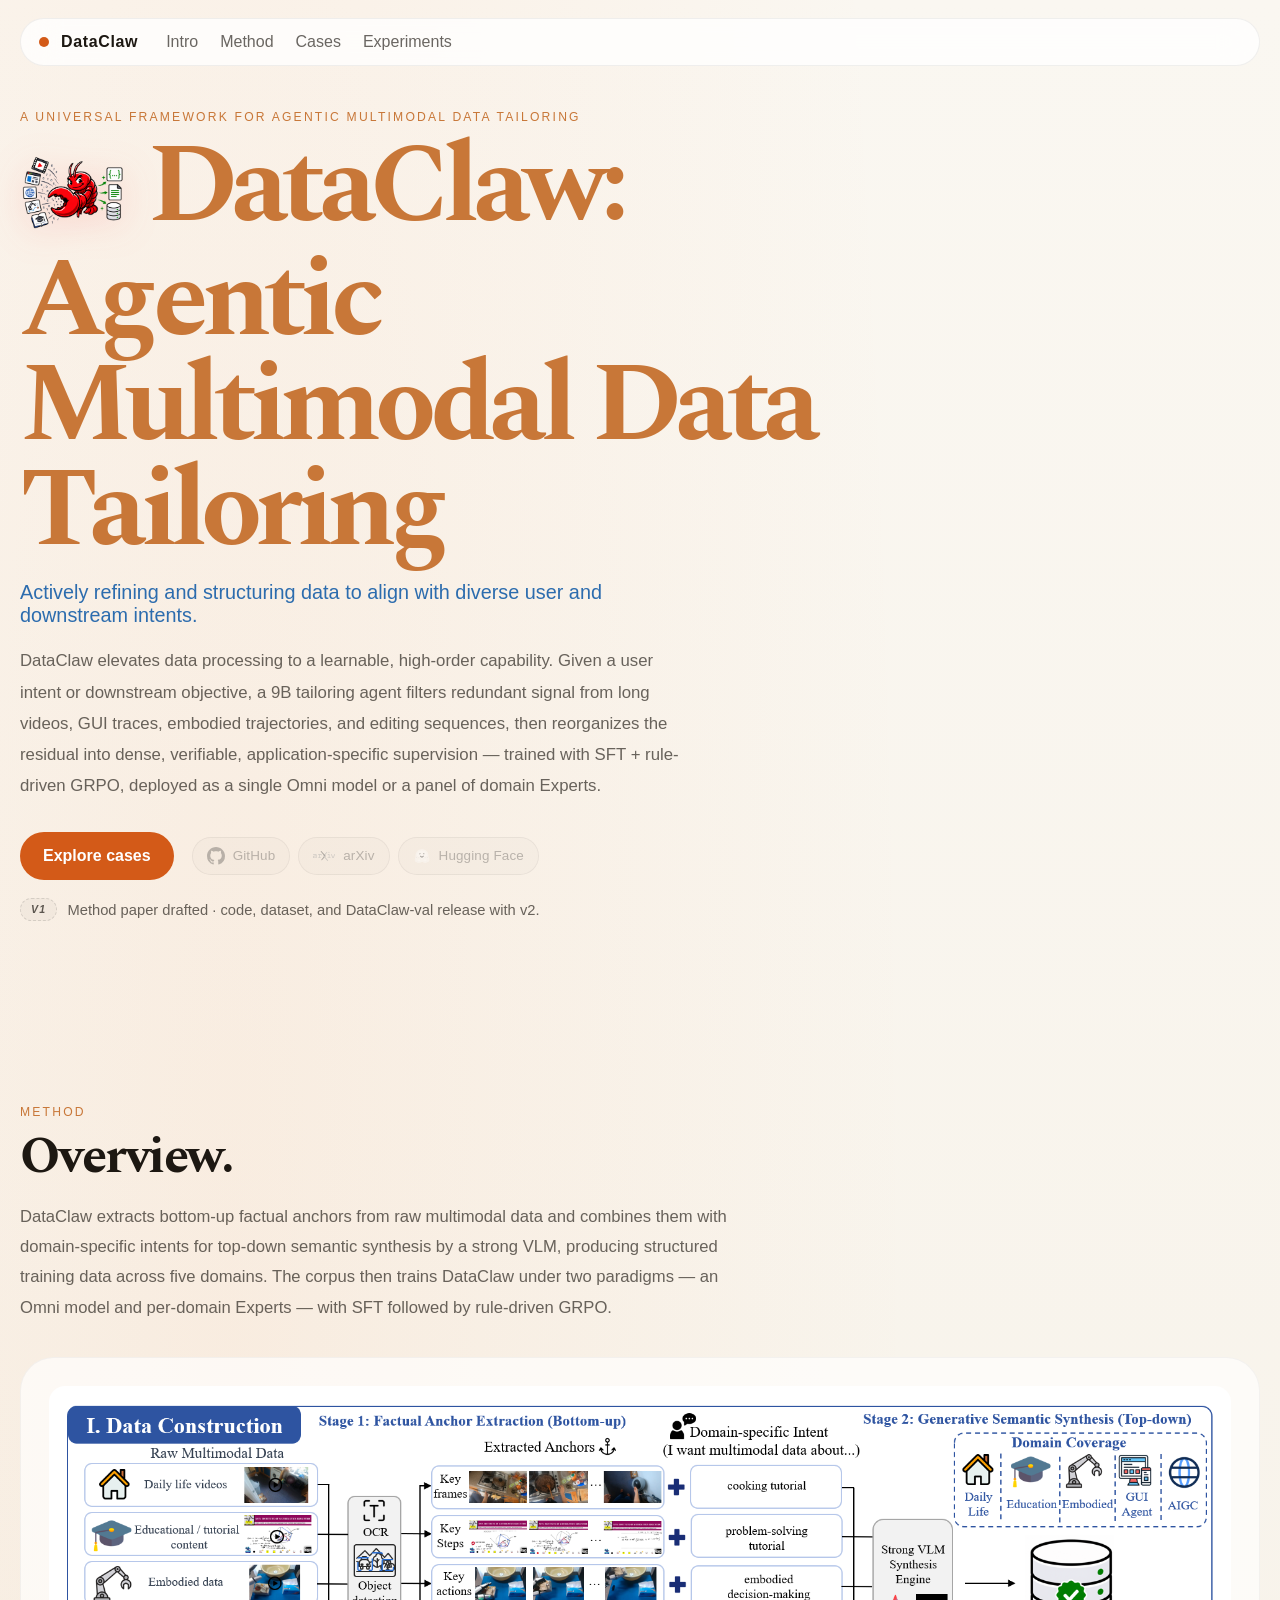
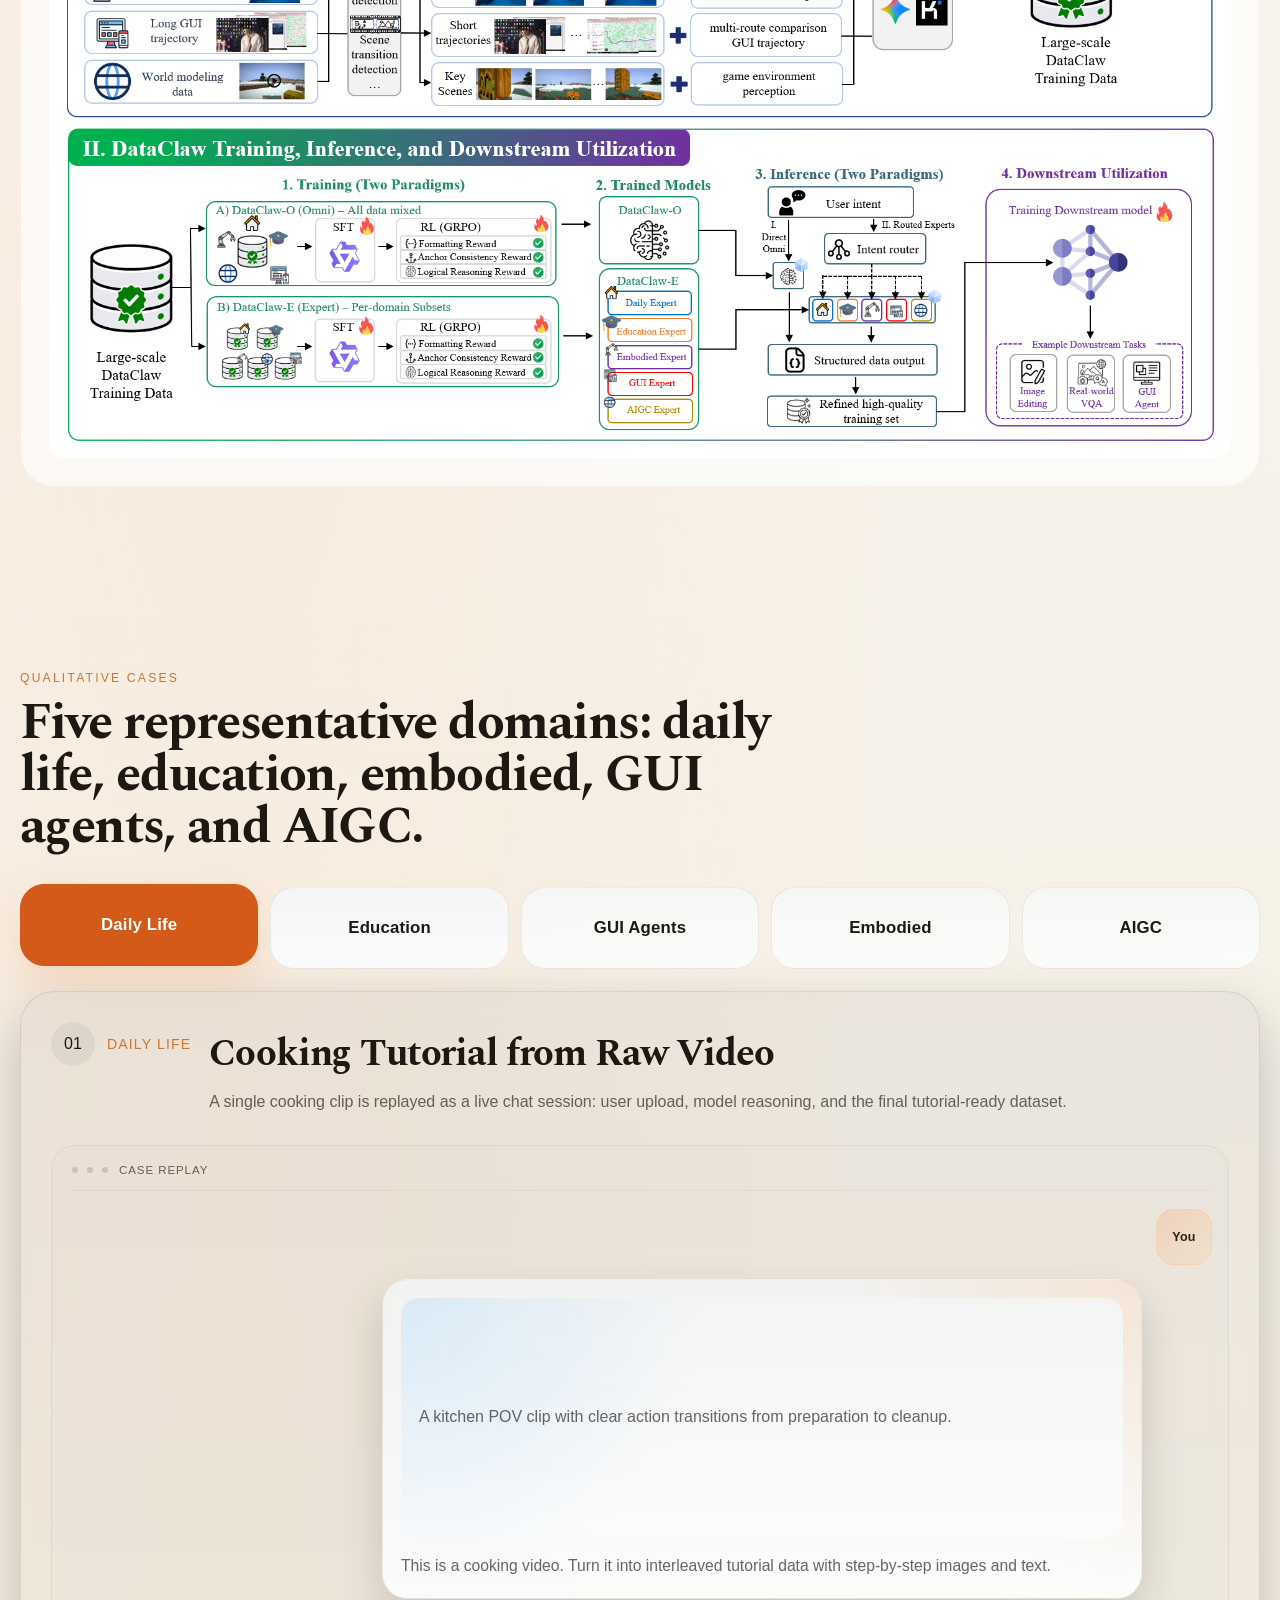
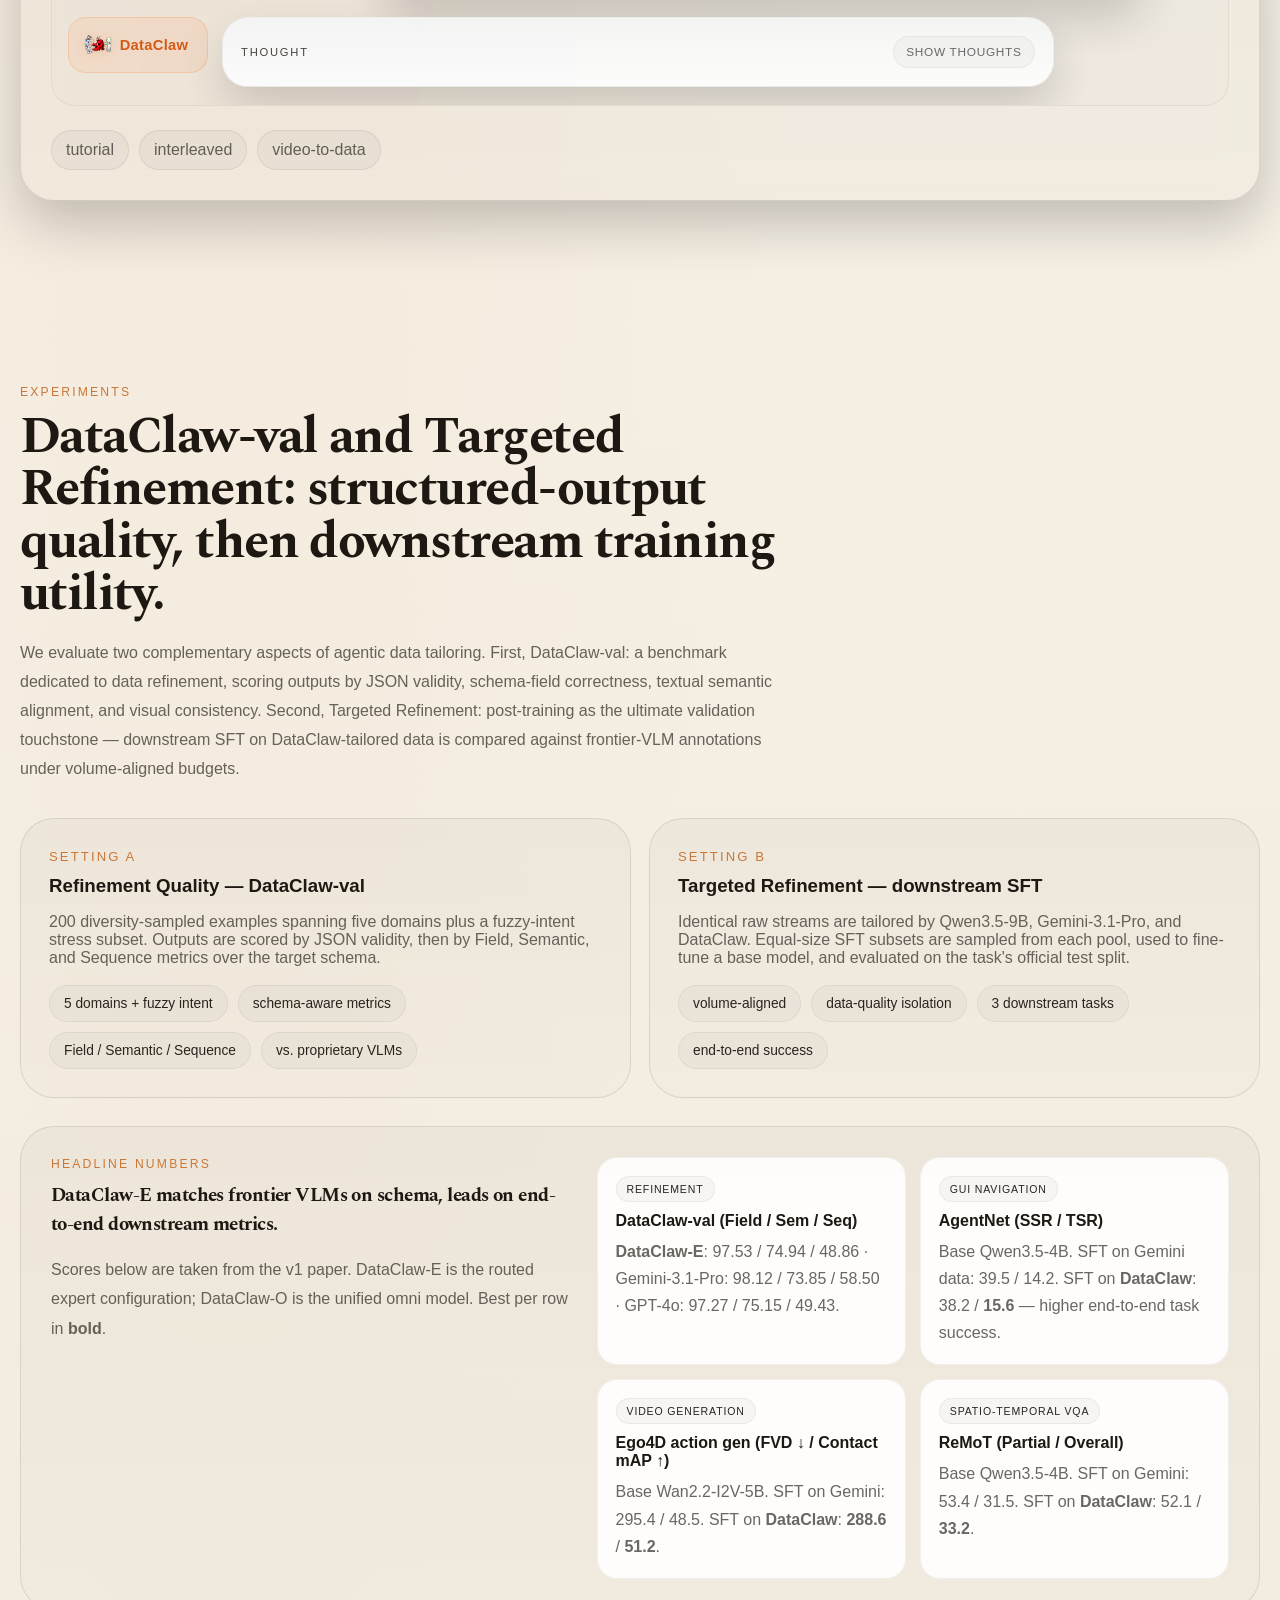
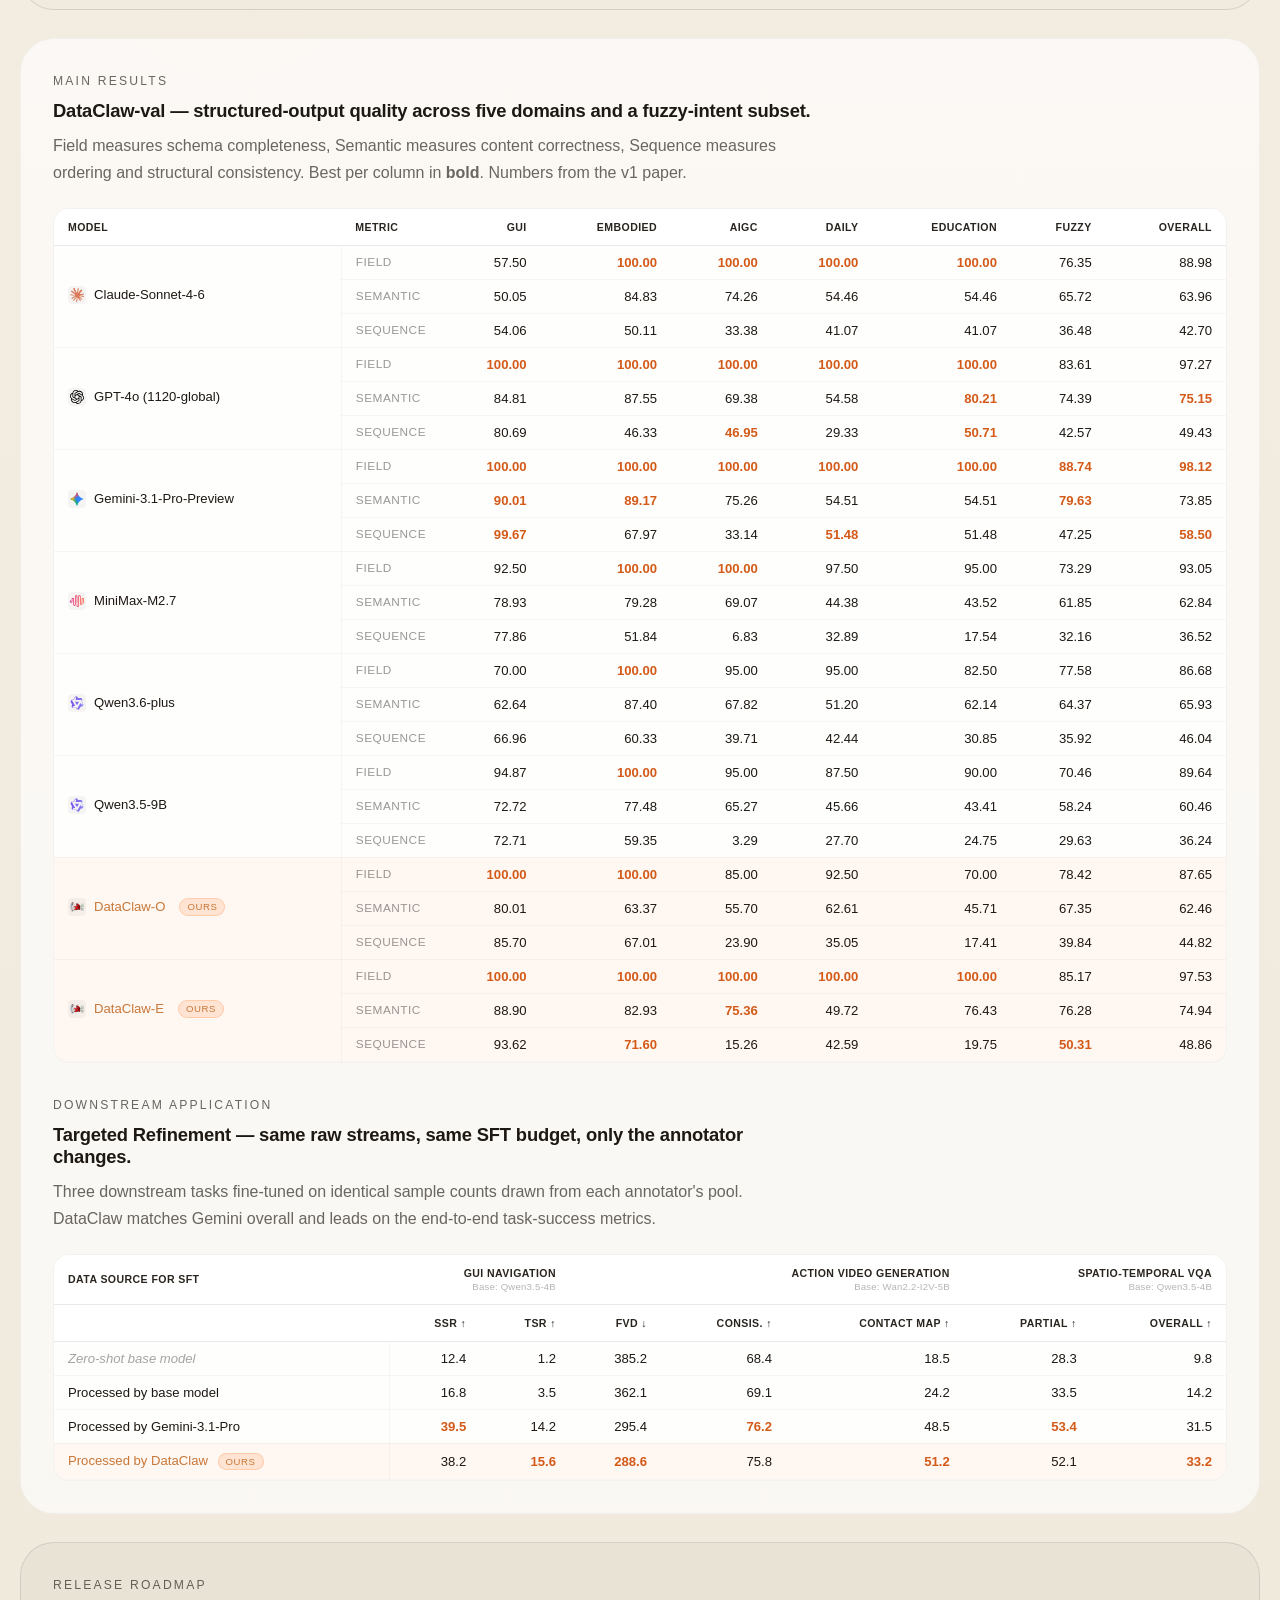
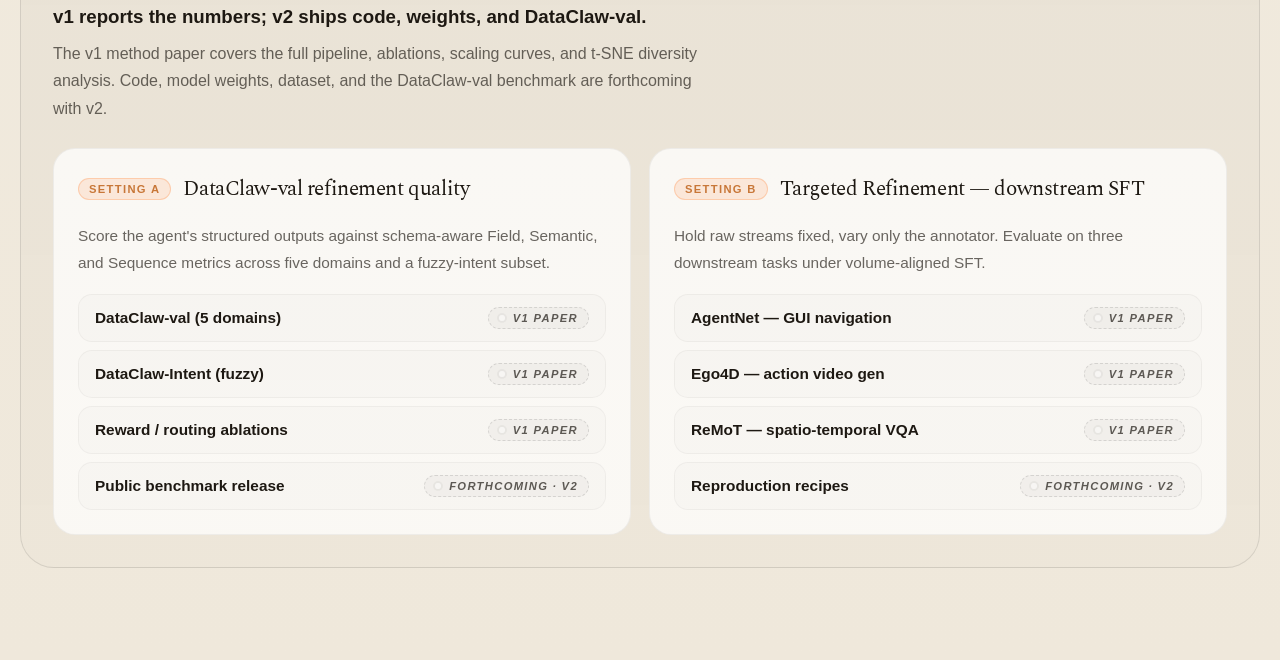
==== commit 19f07994: "Revert DataClaw wordmark to default font, keep chat mascot icon" ====
--- a/docs/index.html
+++ b/docs/index.html
@@ -12,7 +12,7 @@
     <link rel="preconnect" href="https://fonts.gstatic.com" crossorigin />
     <link
       rel="stylesheet"
-      href="https://fonts.googleapis.com/css2?family=Spectral:ital,wght@0,500;0,600;1,400&family=Fraunces:opsz,wght@9..144,500;9..144,700;9..144,900&display=swap"
+      href="https://fonts.googleapis.com/css2?family=Spectral:ital,wght@0,500;0,600;1,400&display=swap"
     />
     <link rel="stylesheet" href="./styles.css?v=lighttheme04" />
   </head>
@@ -20,7 +20,7 @@
     <header class="site-nav">
       <a class="brand" href="#intro">
         <span class="brand-mark"></span>
-        <span class="brand-text brand-wordmark">DataClaw</span>
+        <span class="brand-text">DataClaw</span>
       </a>
       <nav class="nav-links" aria-label="Sections">
         <a href="#intro">Intro</a>
@@ -37,7 +37,7 @@
           <h1 class="hero-title">
             <span class="hero-title-line">
               <img class="hero-title-mascot" src="./assets/mascot.png" alt="" />
-              <span class="brand-wordmark">DataClaw</span>:
+              DataClaw:
             </span>
             <span>Agentic Multimodal Data Tailoring</span>
           </h1>
@@ -195,7 +195,7 @@
                 <article class="chat-message chat-message-assistant" data-chat-step="2">
                   <div class="chat-avatar chat-avatar-ai">
                     <img class="chat-avatar-mascot" src="./assets/mascot.png" alt="" />
-                    <span class="brand-wordmark">DataClaw</span>
+                    <span>DataClaw</span>
                   </div>
                   <div class="chat-bubble chat-bubble-assistant">
                     <div class="case-thought-head">
@@ -225,7 +225,7 @@
                 <article class="chat-message chat-message-assistant chat-message-output" data-chat-step="3">
                   <div class="chat-avatar chat-avatar-ai">
                     <img class="chat-avatar-mascot" src="./assets/mascot.png" alt="" />
-                    <span class="brand-wordmark">DataClaw</span>
+                    <span>DataClaw</span>
                   </div>
                   <div class="chat-bubble chat-bubble-assistant chat-bubble-output">
                     <div class="chat-sample-card" id="case-output-card">
--- a/docs/styles.css
+++ b/docs/styles.css
@@ -1339,14 +1339,6 @@
   filter: drop-shadow(0 2px 6px rgba(211, 90, 24, 0.18));
 }
 
-.brand-wordmark {
-  font-family: "Fraunces", "Spectral", "Iowan Old Style", "Palatino Linotype",
-    Georgia, serif;
-  font-weight: 900;
-  font-variation-settings: "opsz" 144, "SOFT" 100;
-  letter-spacing: -0.02em;
-  font-feature-settings: "ss01" 1, "ss02" 1;
-}
 
 .chat-bubble {
   width: 100%;
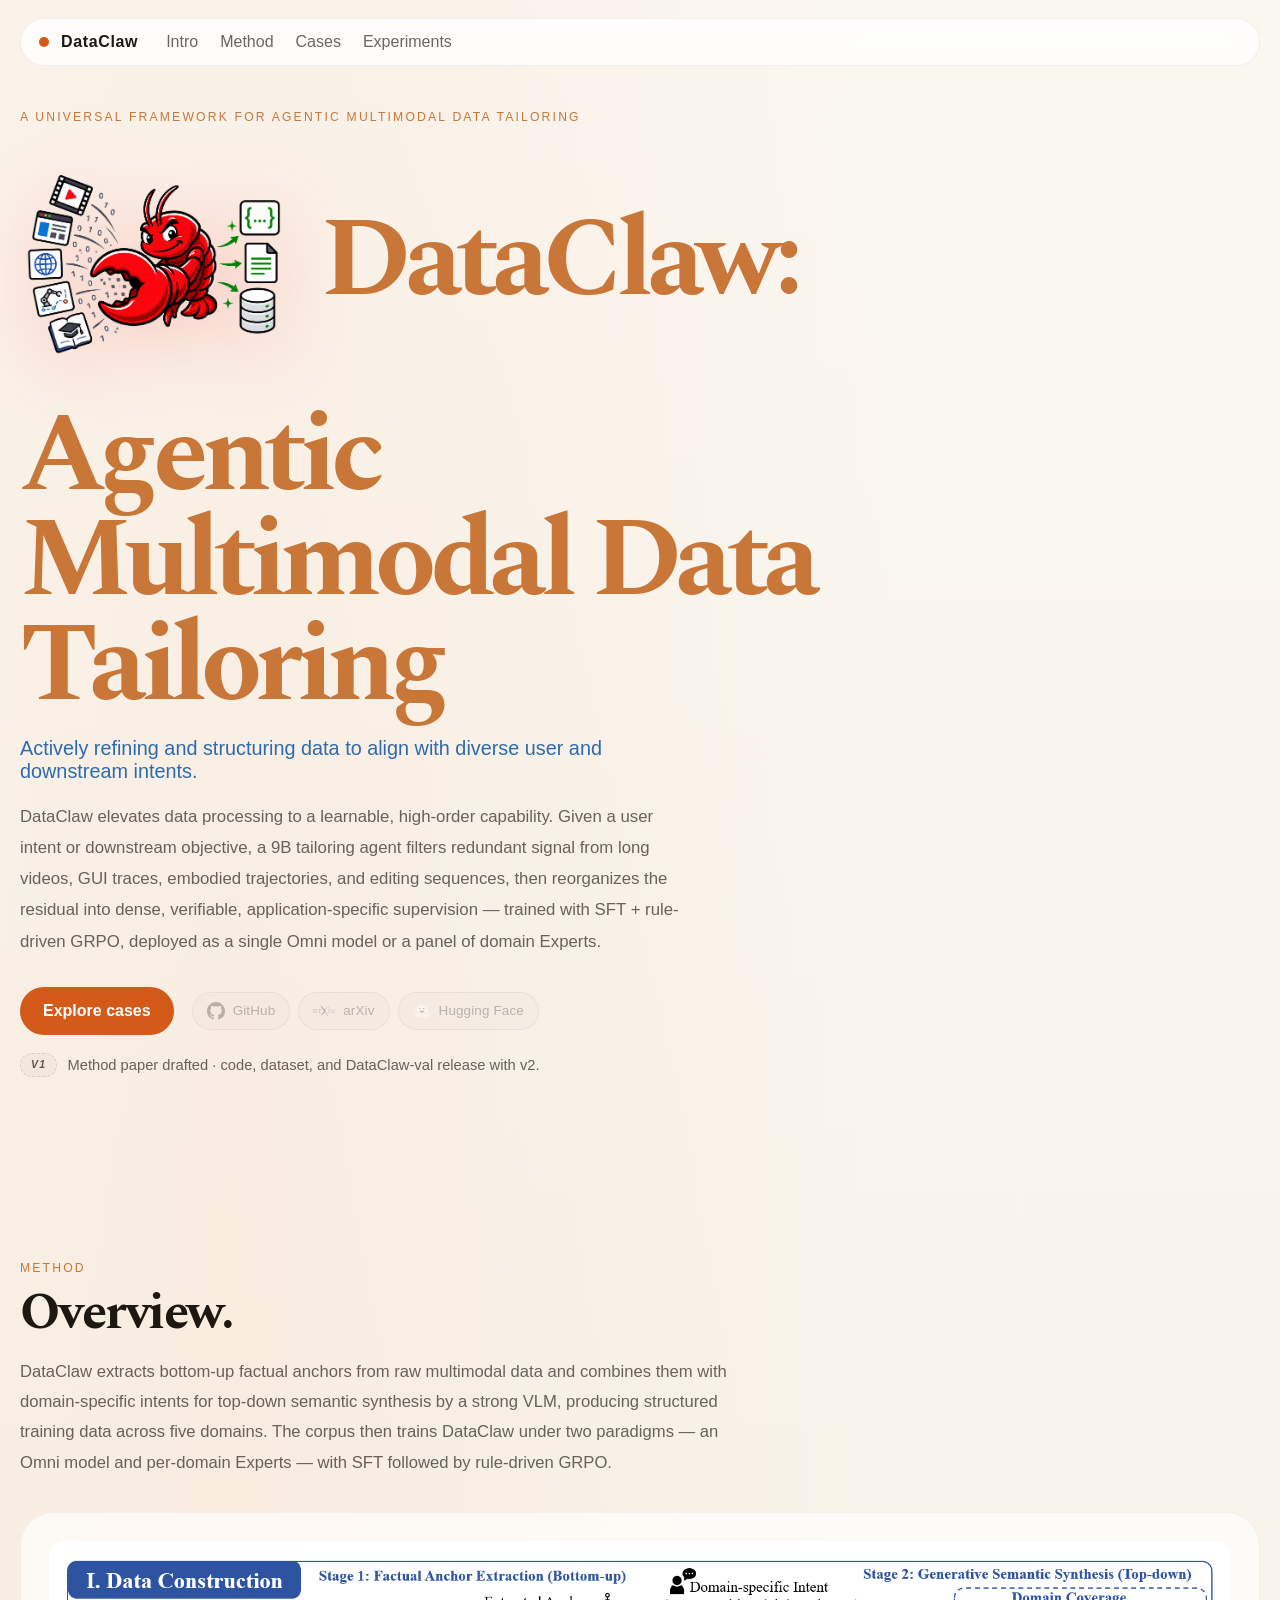
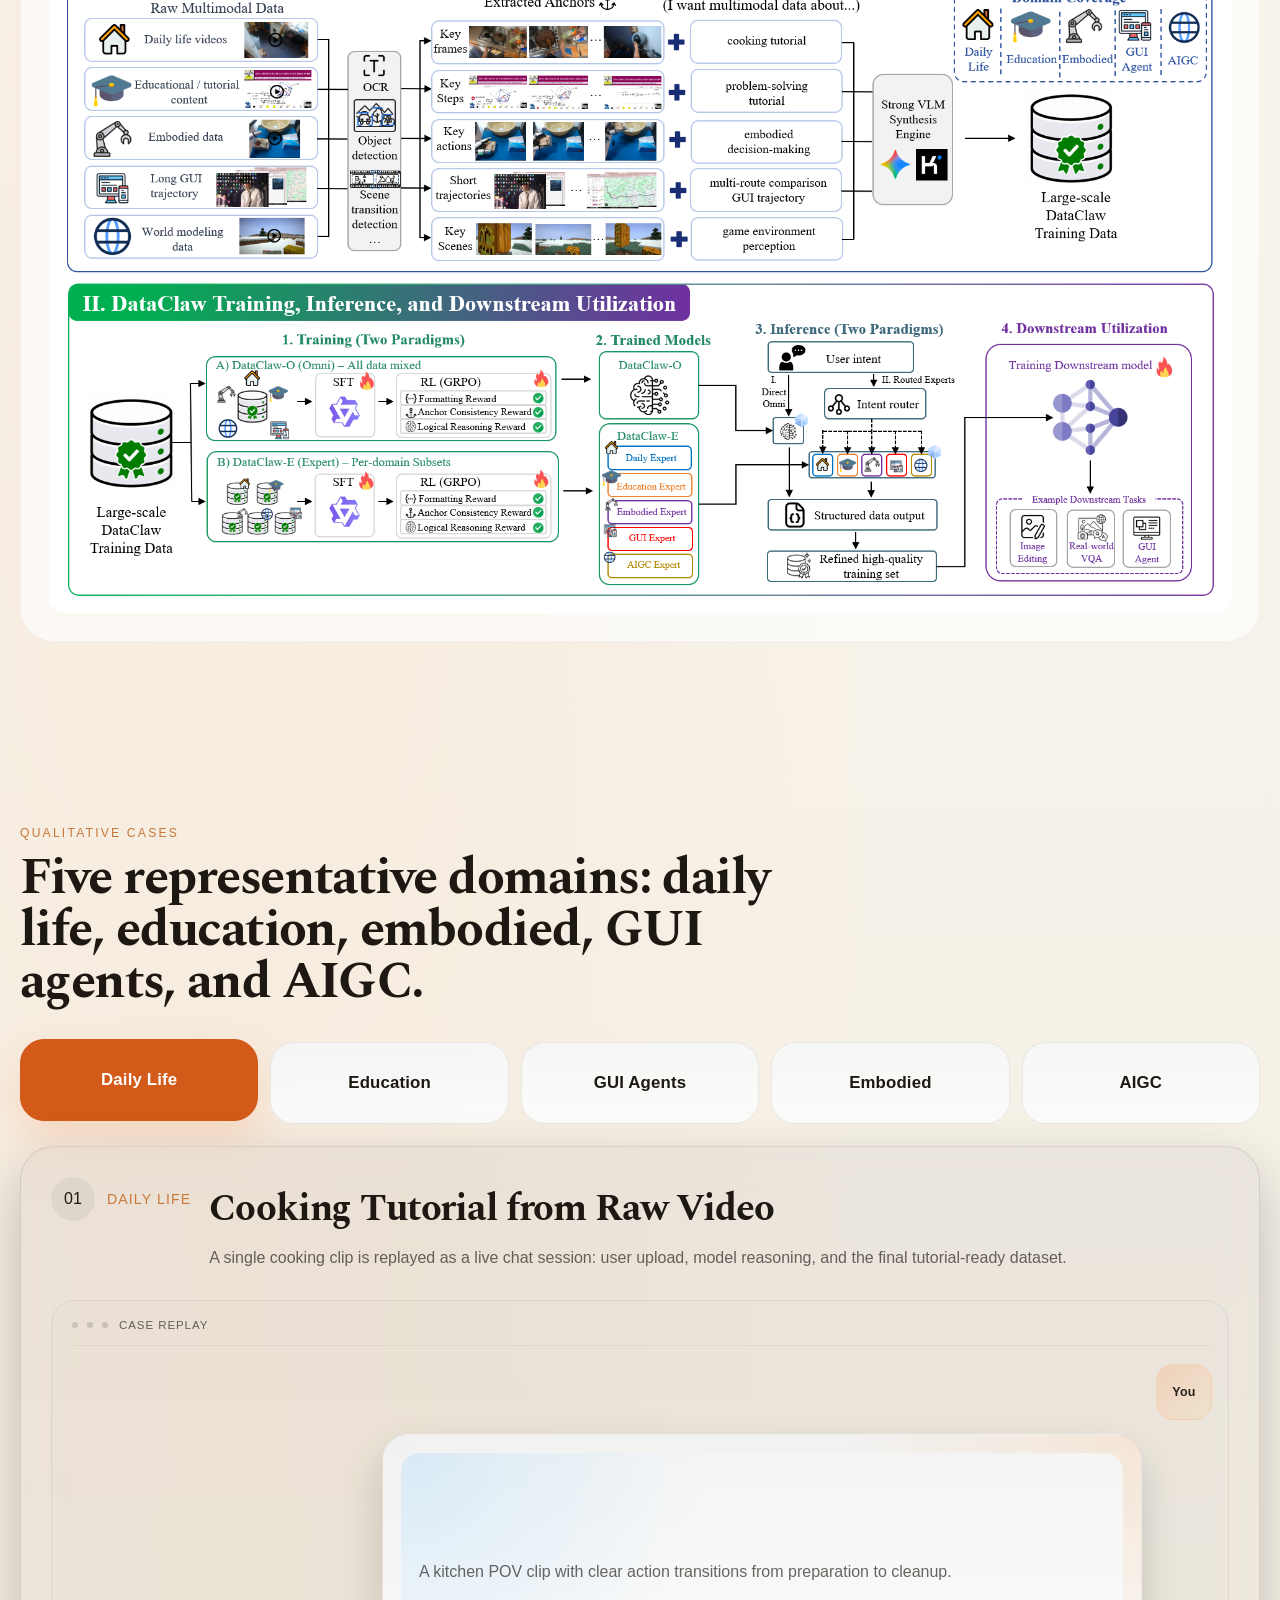
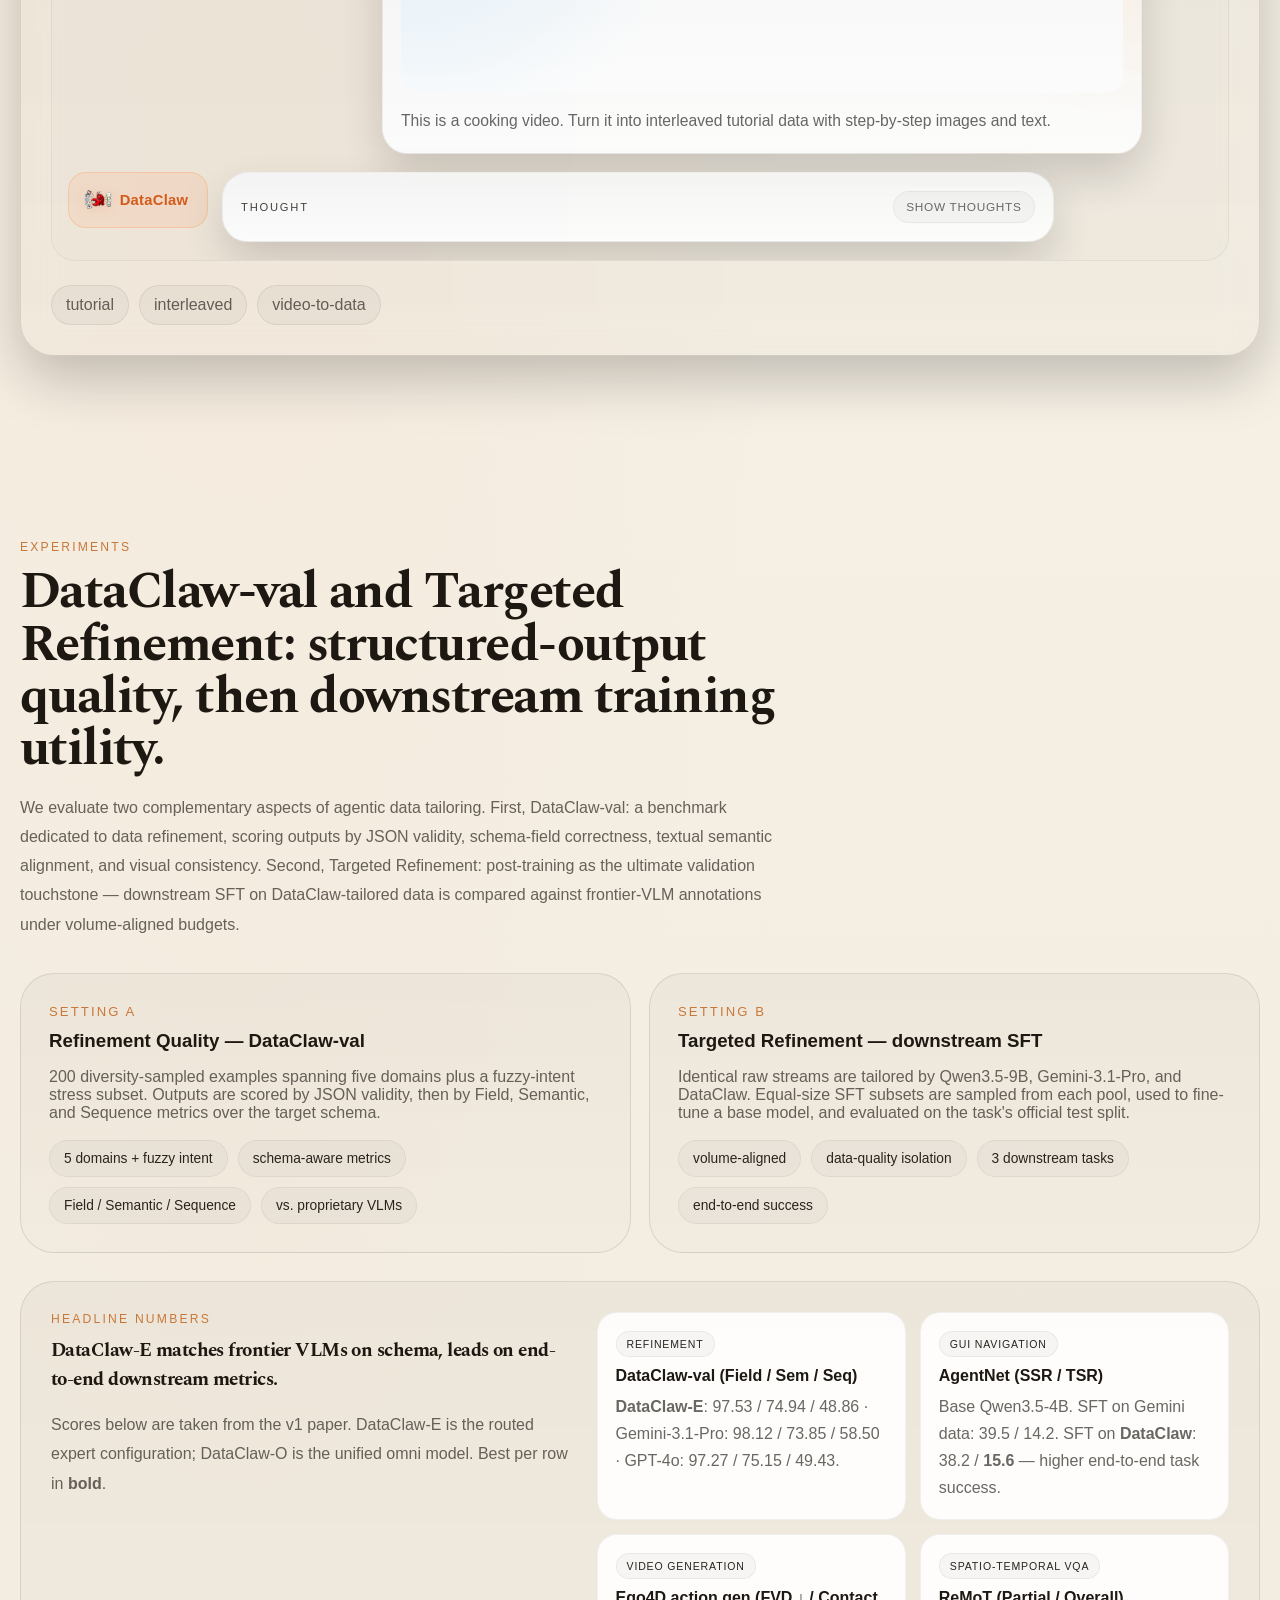
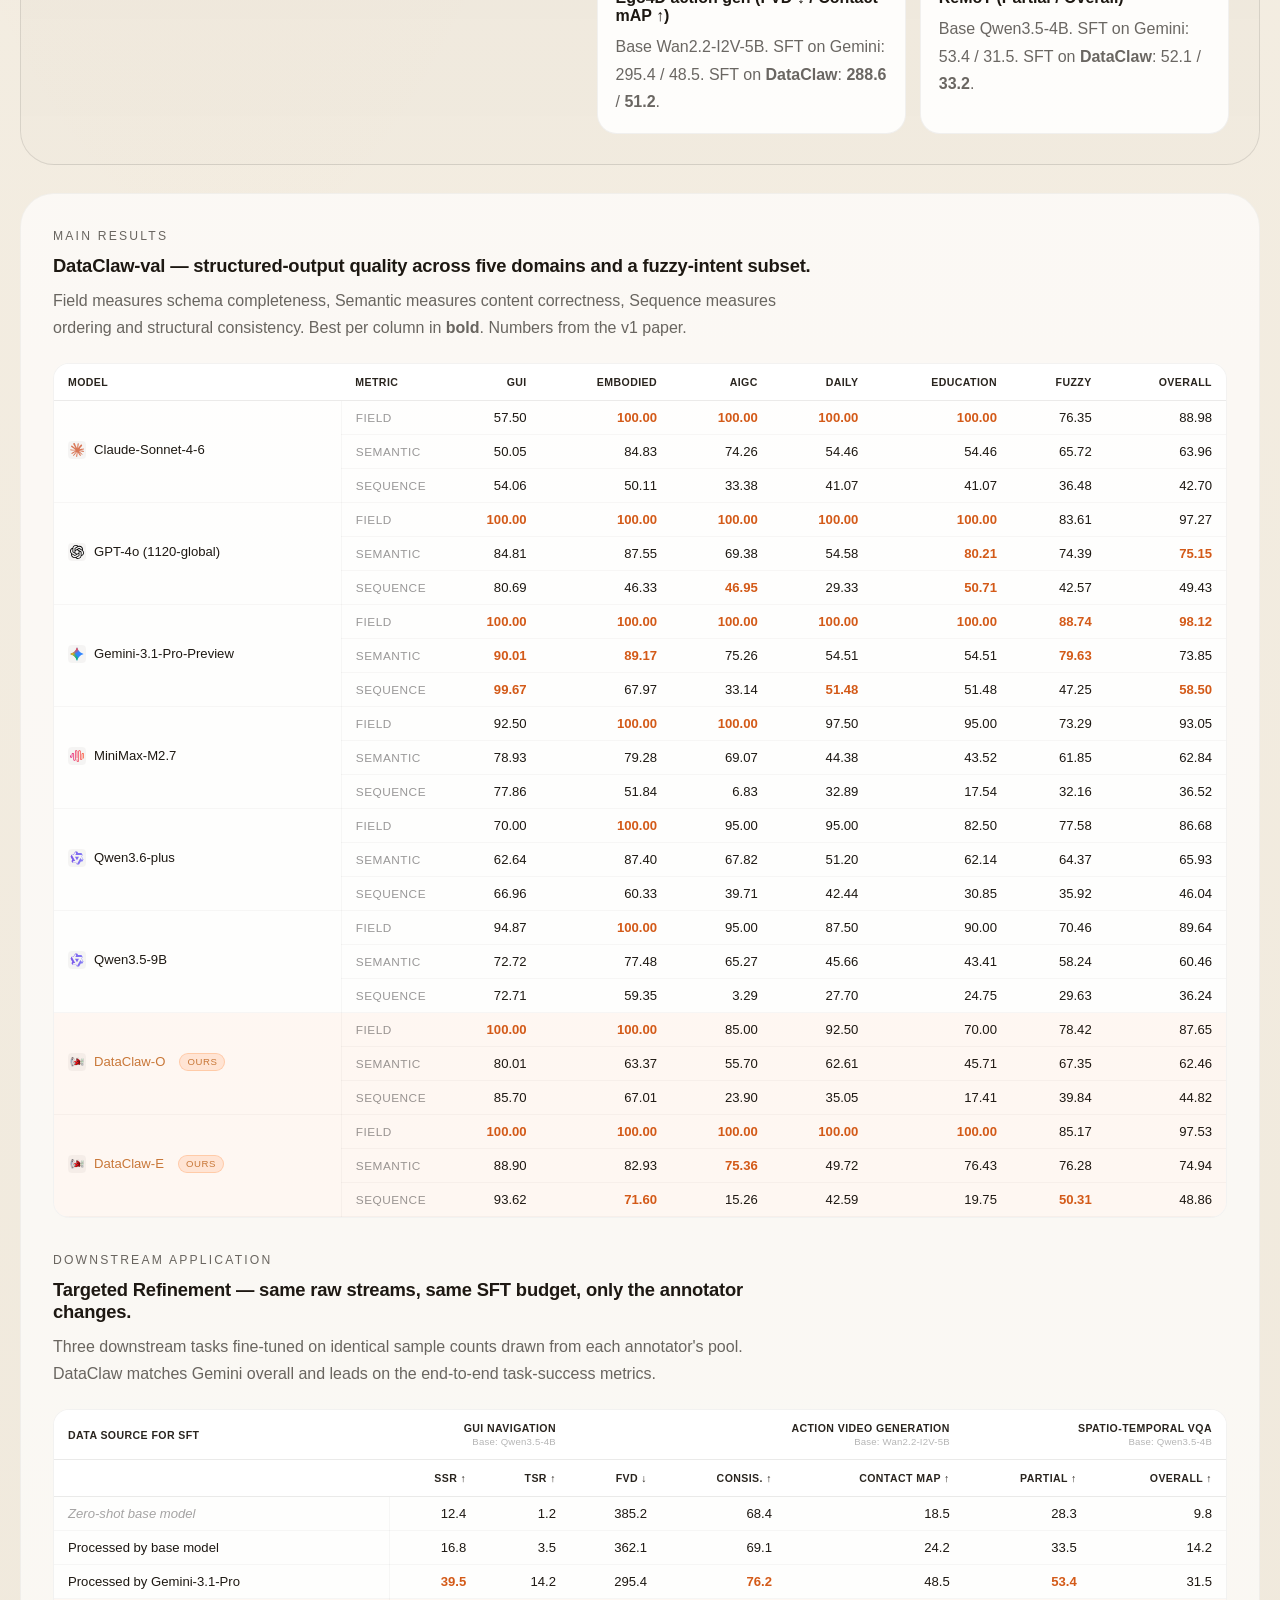
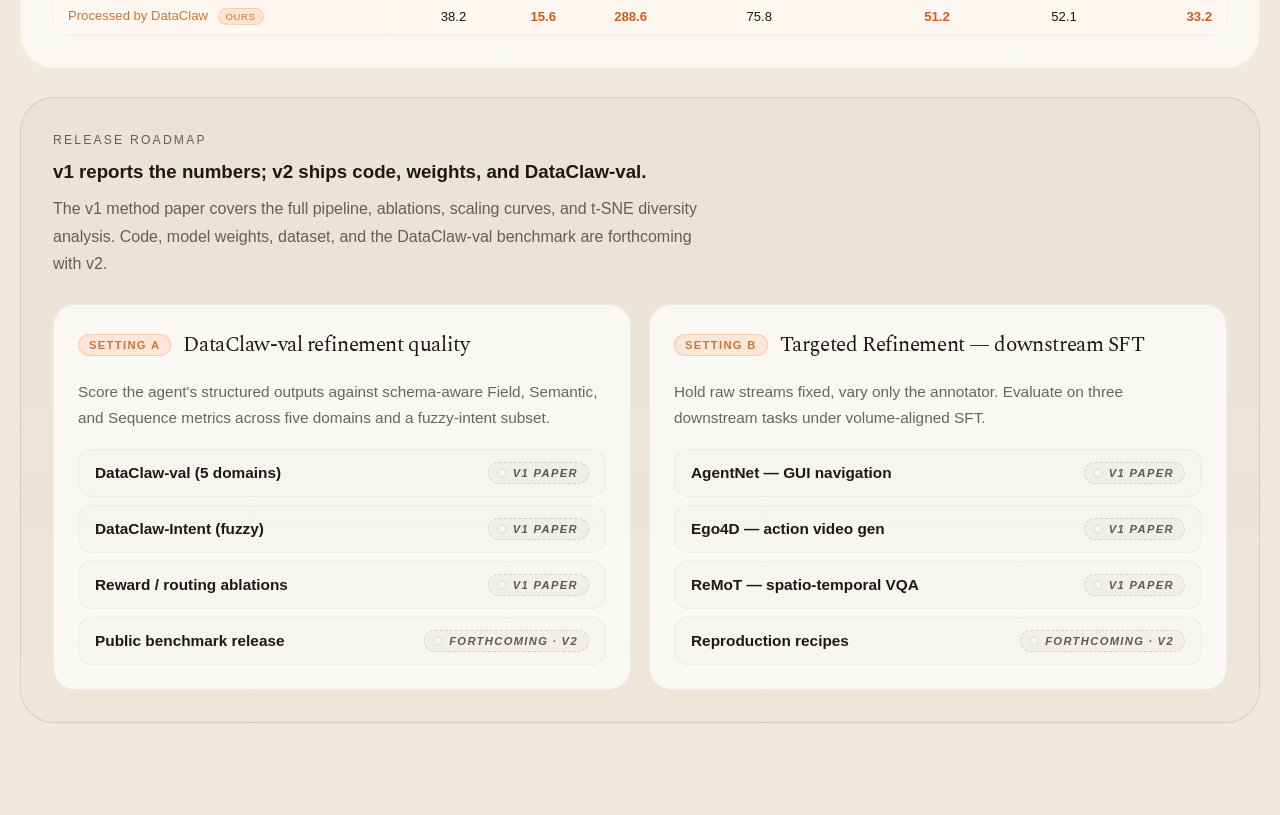
==== commit 881926bb: "Bump CSS/JS cache buster to force browser refresh" ====
--- a/docs/index.html
+++ b/docs/index.html
@@ -14,7 +14,7 @@
       rel="stylesheet"
       href="https://fonts.googleapis.com/css2?family=Spectral:ital,wght@0,500;0,600;1,400&display=swap"
     />
-    <link rel="stylesheet" href="./styles.css?v=lighttheme04" />
+    <link rel="stylesheet" href="./styles.css?v=mascot07" />
   </head>
   <body>
     <header class="site-nav">
@@ -578,6 +578,6 @@
 
     </main>
 
-    <script src="./app.js?v=lighttheme04"></script>
+    <script src="./app.js?v=mascot07"></script>
   </body>
 </html>
--- a/docs/styles.css
+++ b/docs/styles.css
@@ -201,13 +201,14 @@
 }
 
 .hero-title-mascot {
-  width: 0.95em;
-  height: 0.95em;
+  width: 2.4em;
+  height: 2.4em;
   object-fit: contain;
   display: inline-block;
   vertical-align: middle;
   flex-shrink: 0;
-  filter: drop-shadow(0 6px 18px rgba(255, 60, 60, 0.18));
+  margin-right: 0.1em;
+  filter: drop-shadow(0 14px 36px rgba(255, 60, 60, 0.22));
 }
 
 .hero-title span {
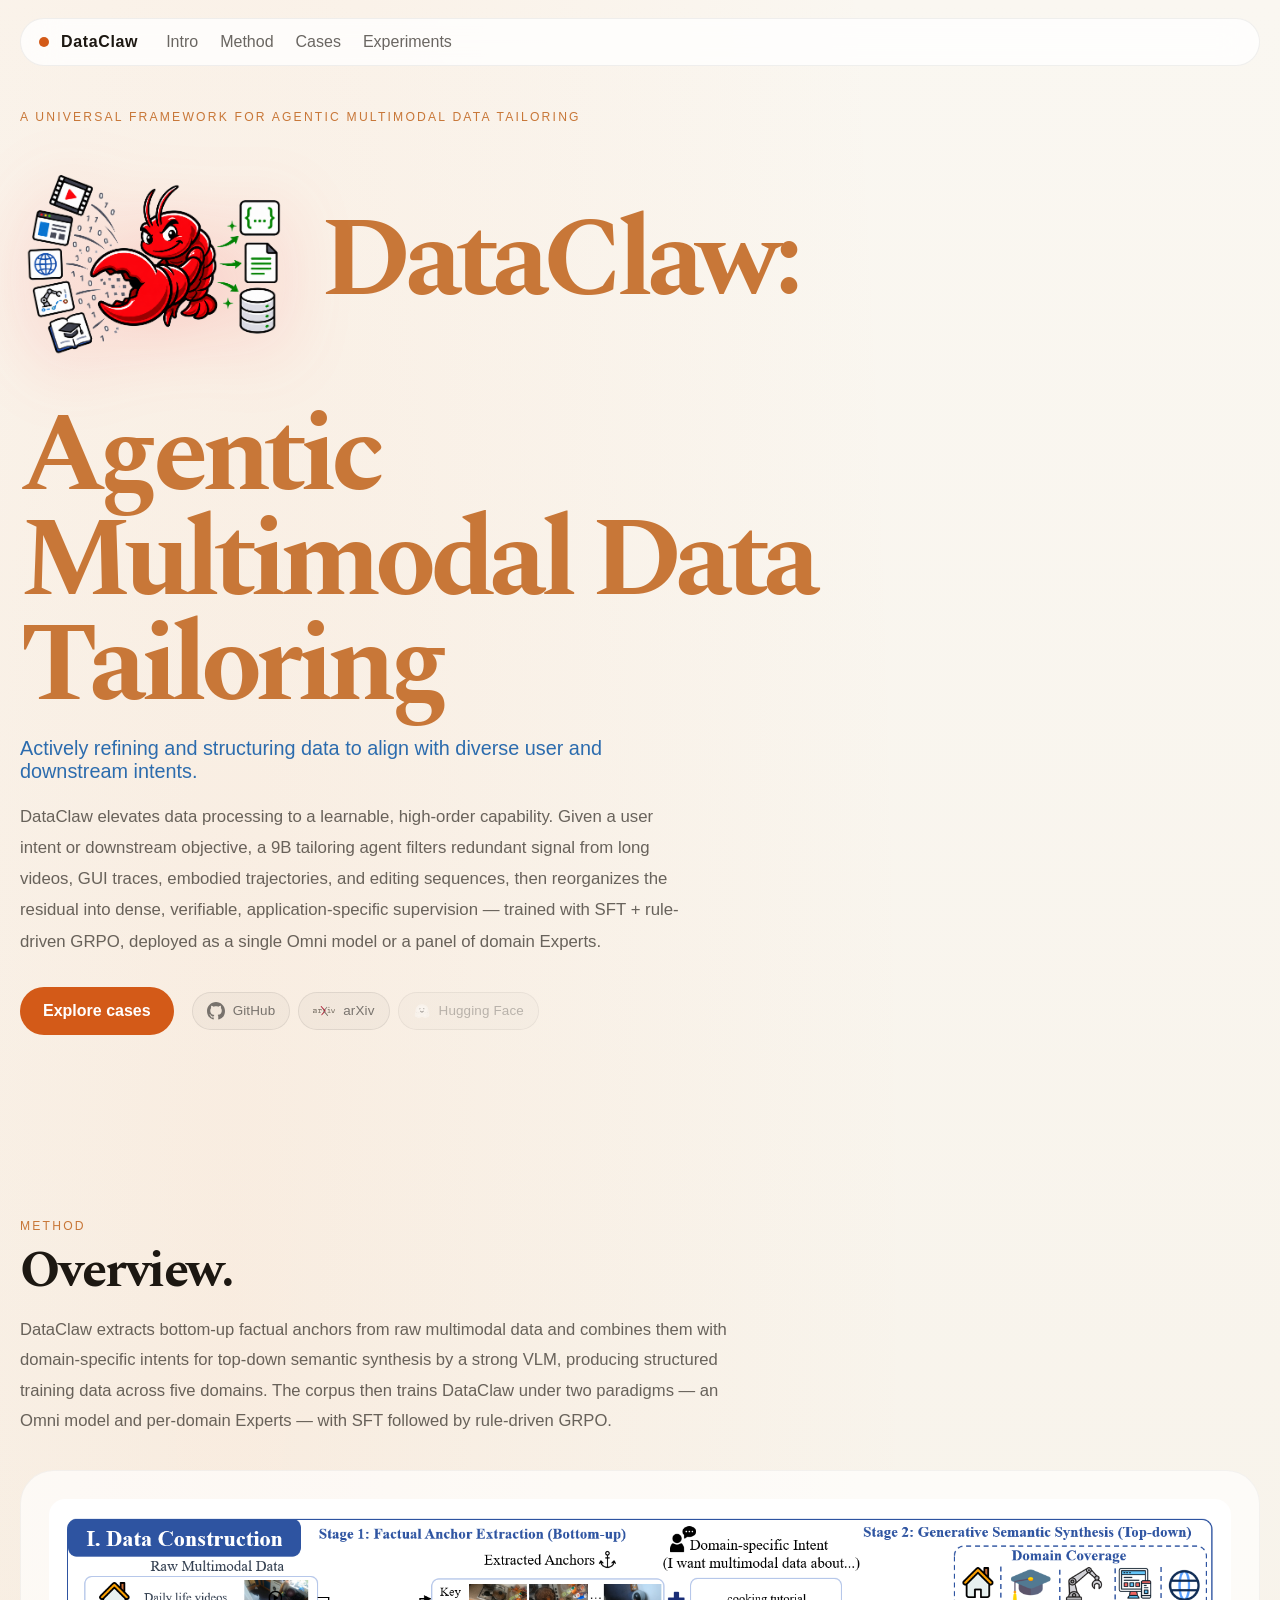
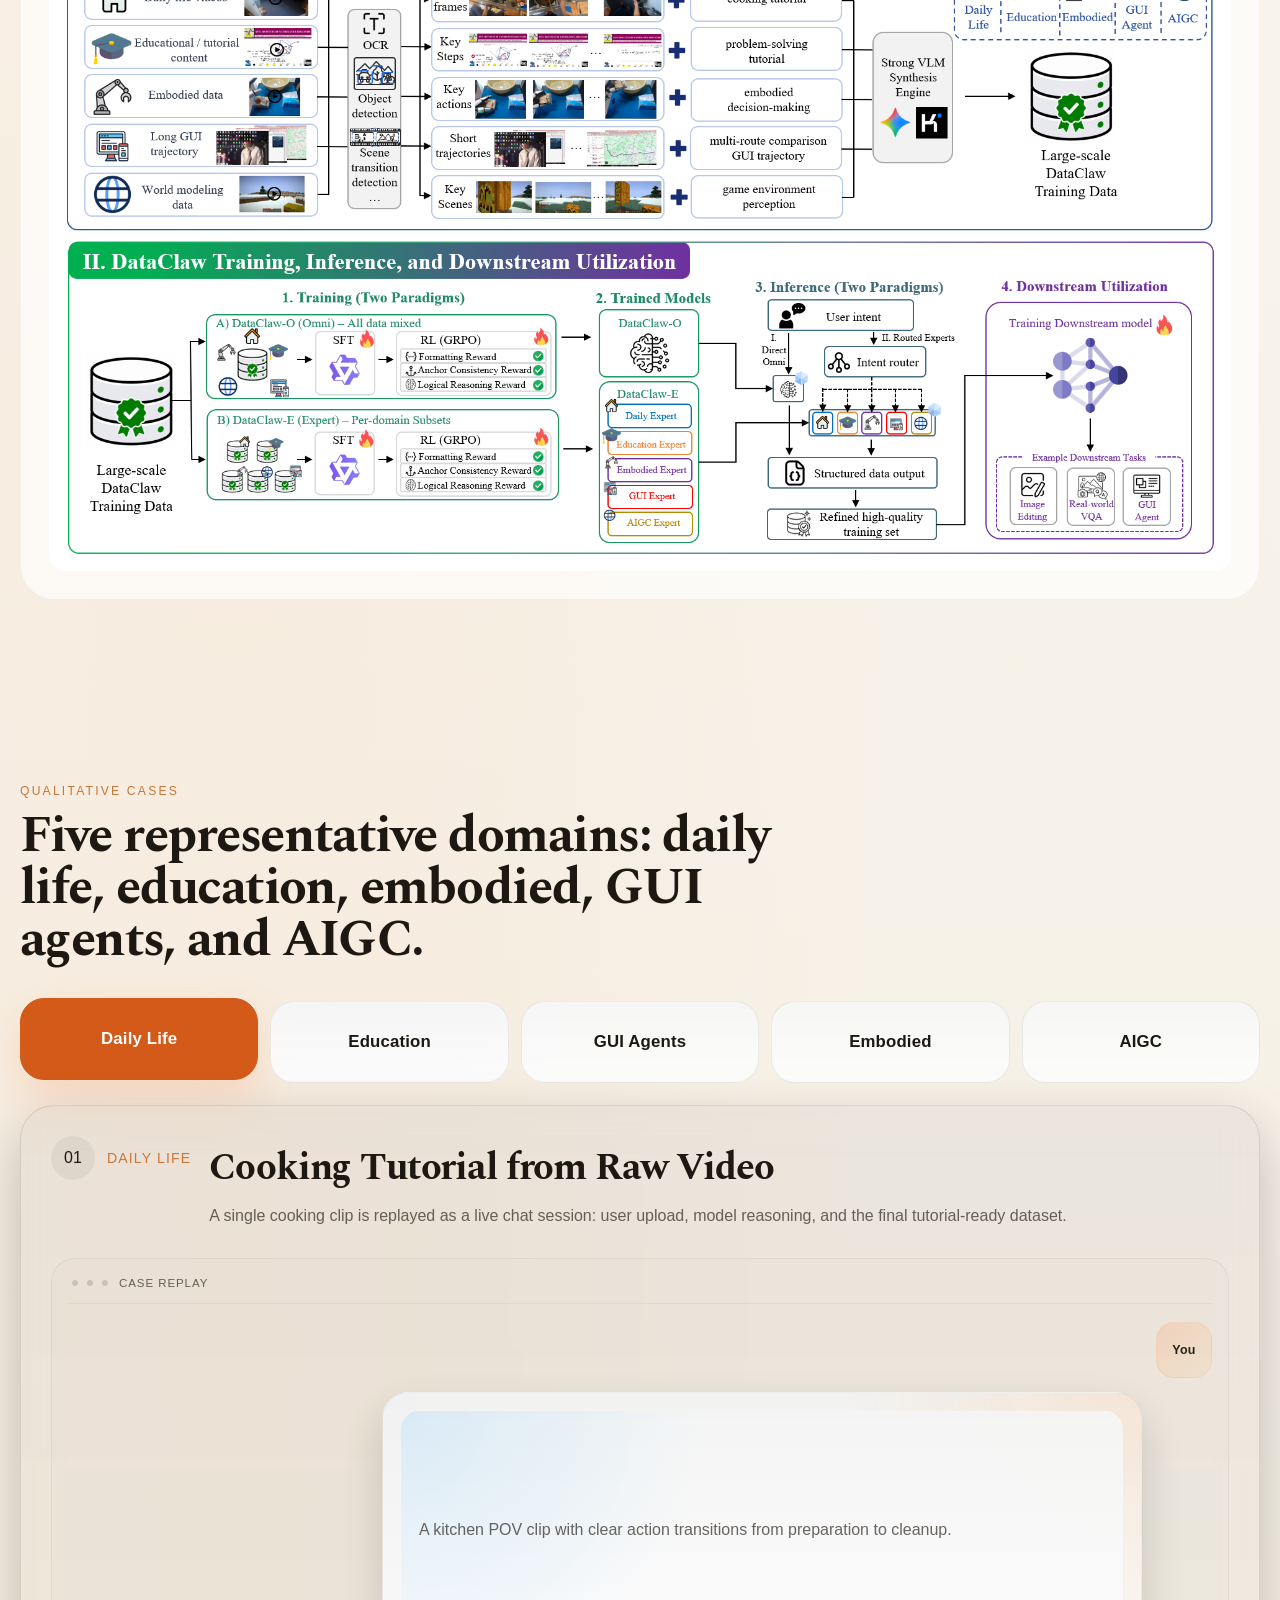
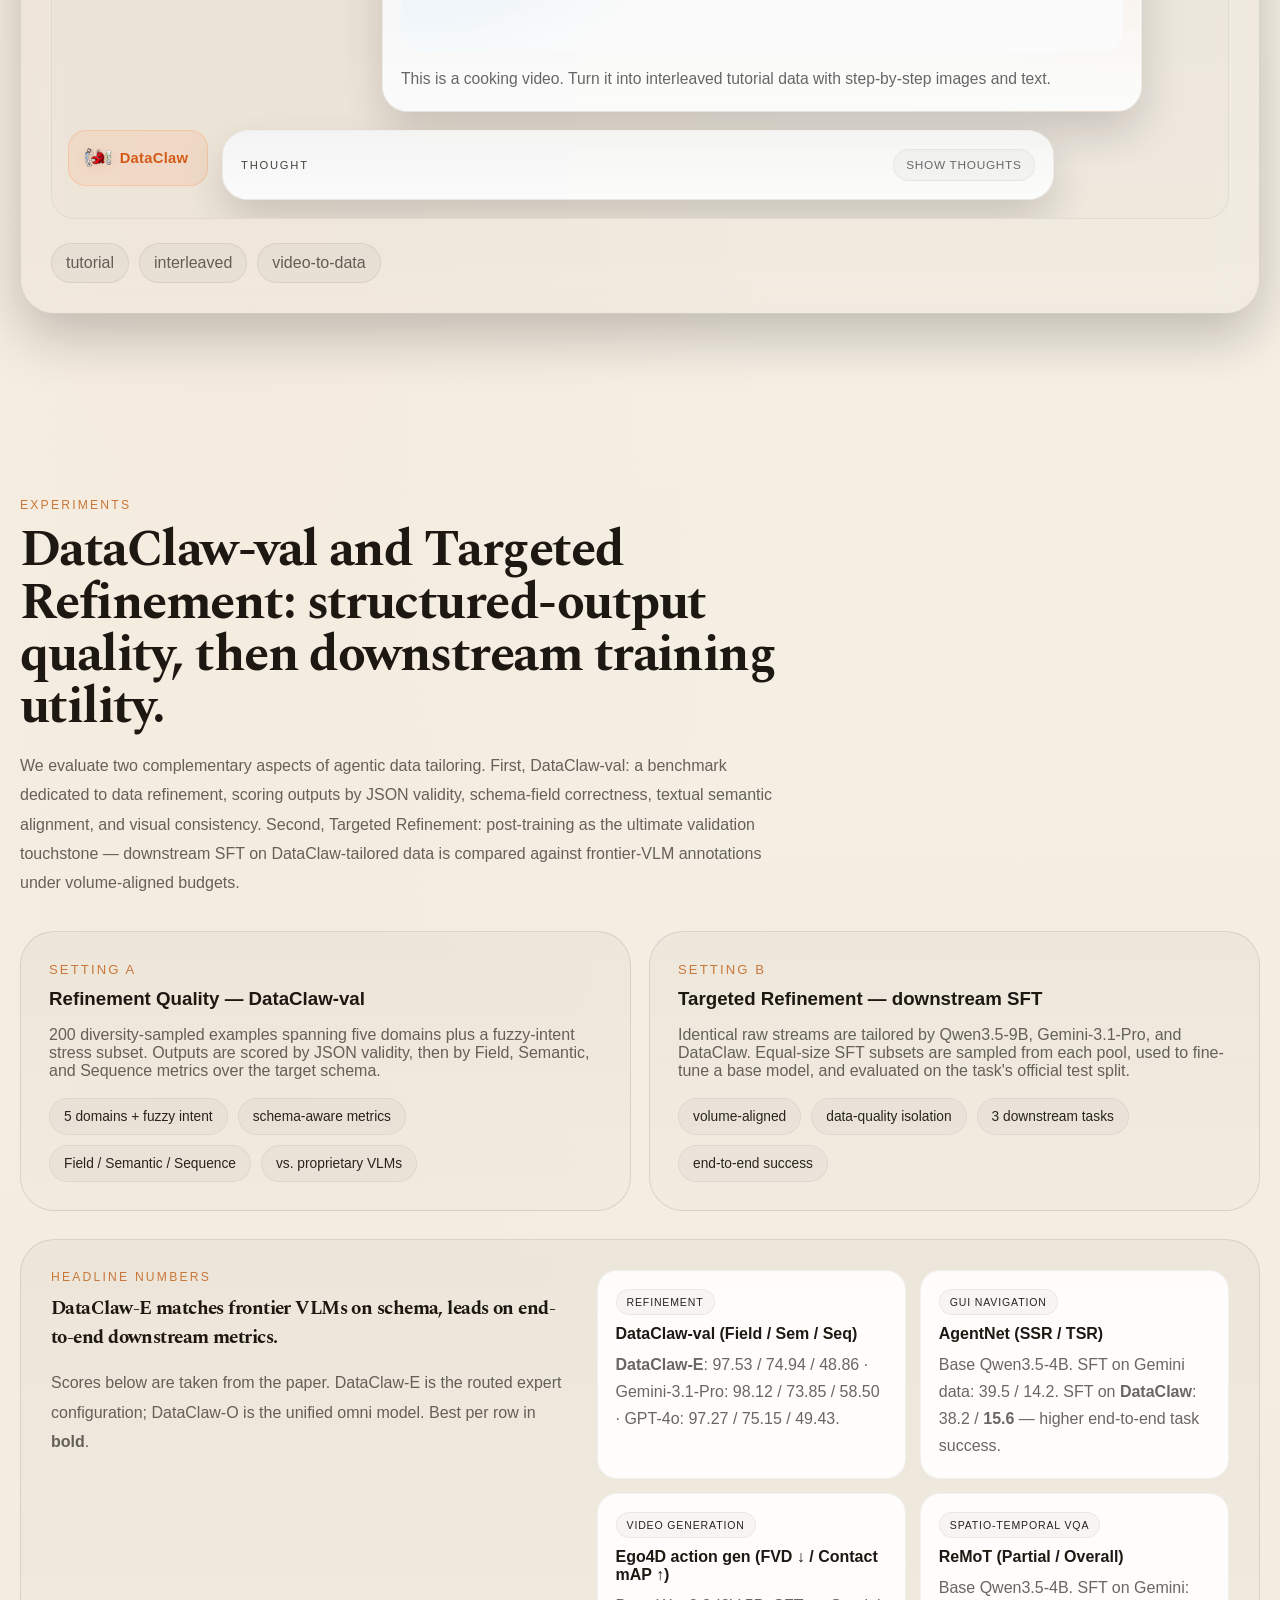
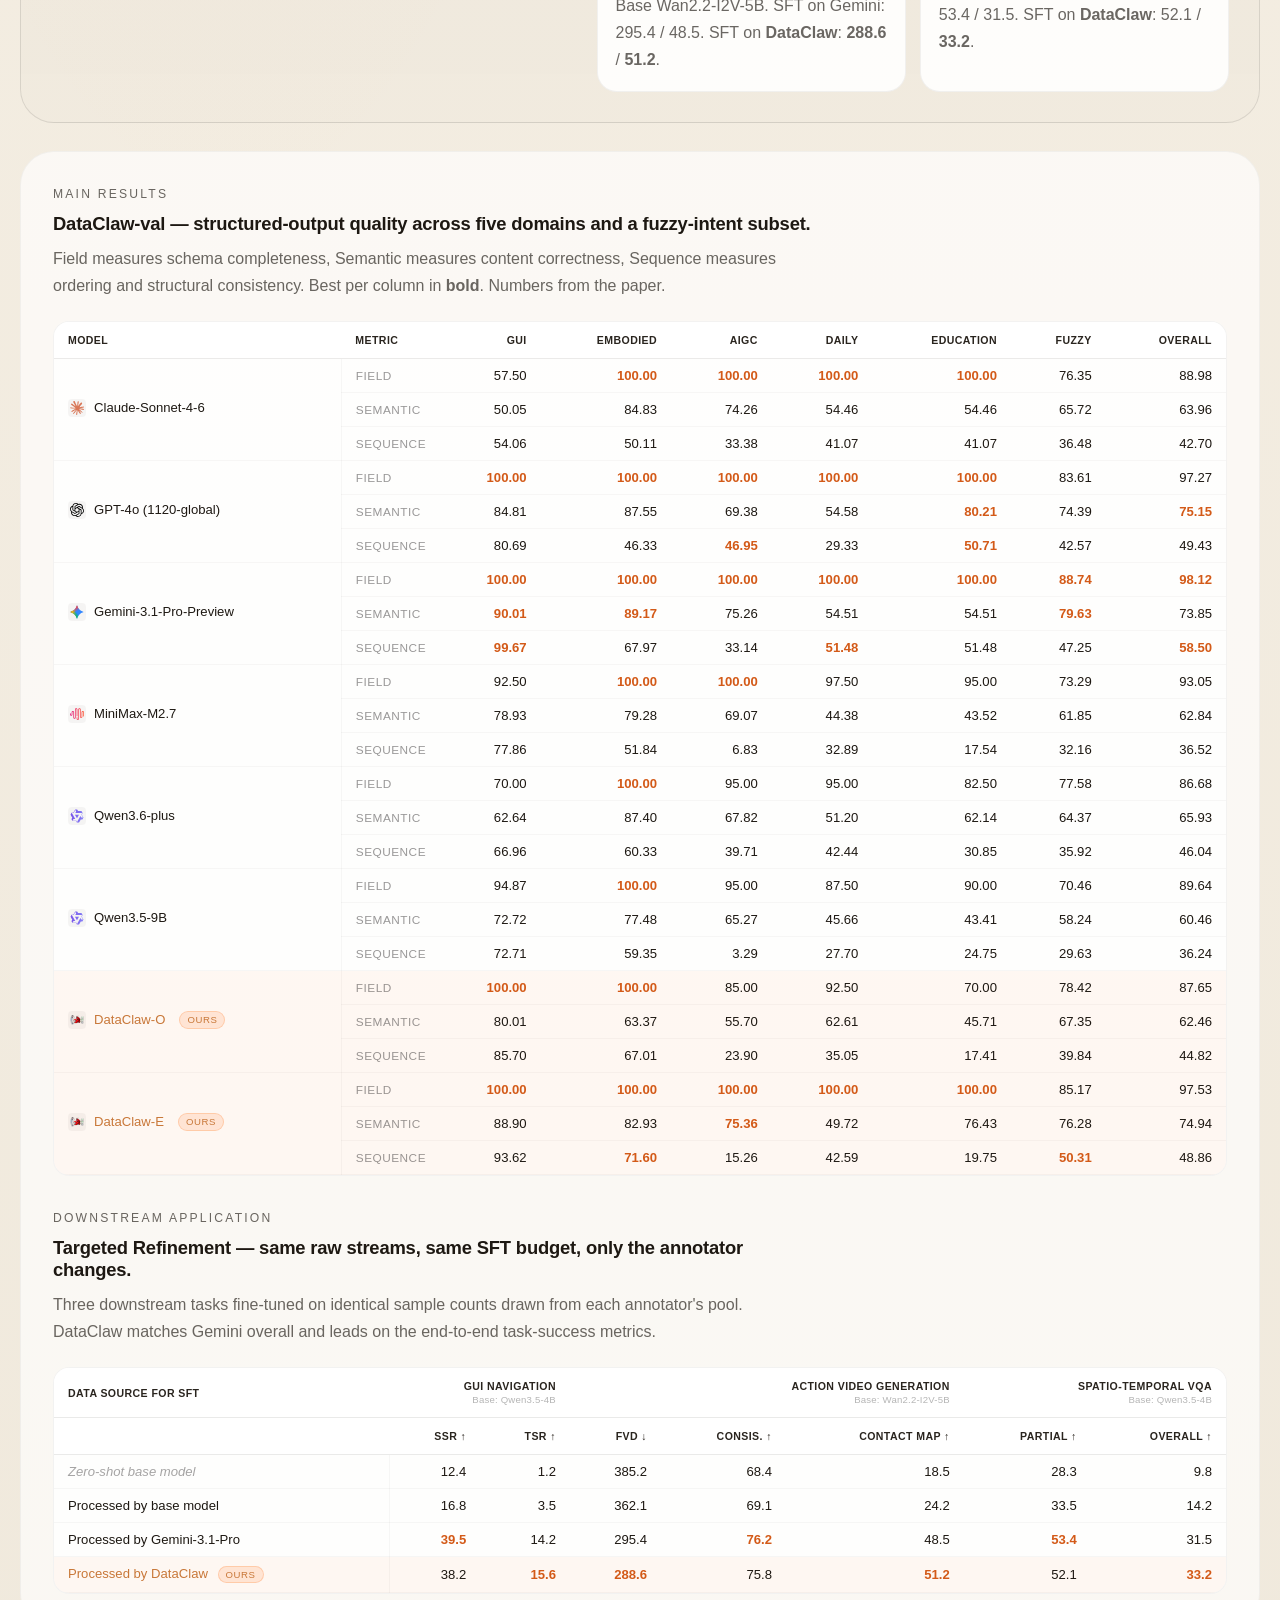
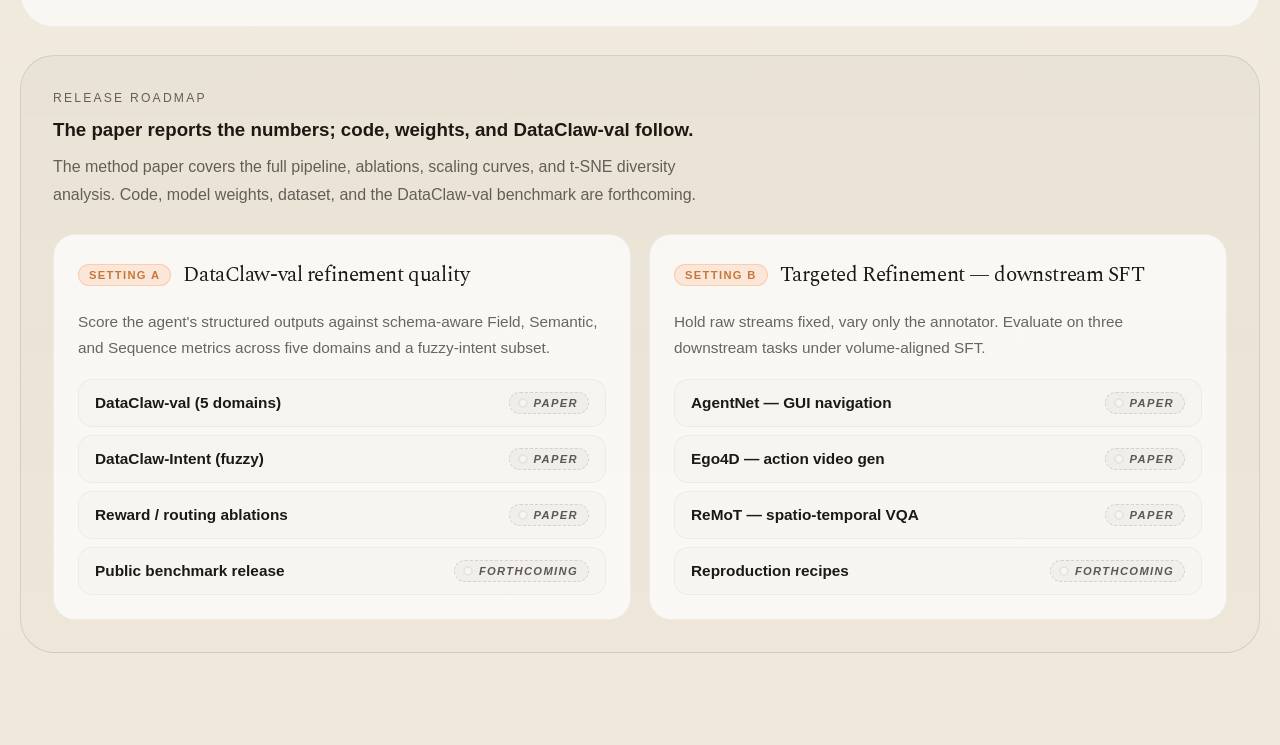
==== commit e1cecff2: "Sync docs/: live GitHub+arXiv links, drop v1/v2 annotations GitHub Pages serves from /docs; mirror t" ====
--- a/docs/index.html
+++ b/docs/index.html
@@ -53,8 +53,8 @@
           </p>
           <div class="hero-actions">
             <a class="button button-primary" href="#cases">Explore cases</a>
-            <div class="hero-icon-links" role="group" aria-label="Project links (forthcoming)">
-              <span class="icon-link is-disabled" aria-disabled="true" title="GitHub &mdash; forthcoming">
+            <div class="hero-icon-links" role="group" aria-label="Project links">
+              <a class="icon-link" href="https://github.com/vancyland/DataClaw0" target="_blank" rel="noopener" title="GitHub">
                 <svg viewBox="0 0 16 16" width="18" height="18" aria-hidden="true">
                   <path
                     fill="currentColor"
@@ -62,21 +62,17 @@
                   />
                 </svg>
                 <span class="icon-link-label">GitHub</span>
-              </span>
-              <span class="icon-link is-disabled" aria-disabled="true" title="arXiv &mdash; forthcoming">
+              </a>
+              <a class="icon-link" href="https://arxiv.org/pdf/2606.21337" target="_blank" rel="noopener" title="arXiv">
                 <img src="./assets/arxiv-logo.svg" alt="" class="icon-link-img icon-link-img-wordmark" />
                 <span class="icon-link-label">arXiv</span>
-              </span>
+              </a>
               <span class="icon-link is-disabled" aria-disabled="true" title="Hugging Face &mdash; forthcoming">
                 <img src="./assets/hf-logo.svg" alt="" class="icon-link-img" />
                 <span class="icon-link-label">Hugging Face</span>
               </span>
             </div>
           </div>
-          <p class="hero-release-note">
-            <span class="hero-release-tag">v1</span>
-            <span>Method paper drafted &middot; code, dataset, and DataClaw-val release with v2.</span>
-          </p>
         </div>
 
       </section>
@@ -315,7 +311,7 @@
             <p class="eyebrow">Headline numbers</p>
             <h3>DataClaw-E matches frontier VLMs on schema, leads on end-to-end downstream metrics.</h3>
             <p>
-              Scores below are taken from the v1 paper. DataClaw-E is the routed expert
+              Scores below are taken from the paper. DataClaw-E is the routed expert
               configuration; DataClaw-O is the unified omni model. Best per row in <strong>bold</strong>.
             </p>
           </div>
@@ -350,7 +346,7 @@
             <p>
               Field measures schema completeness, Semantic measures content correctness,
               Sequence measures ordering and structural consistency. Best per column in
-              <strong>bold</strong>. Numbers from the v1 paper.
+              <strong>bold</strong>. Numbers from the paper.
             </p>
           </div>
 
@@ -508,11 +504,11 @@
         <div class="eval-roadmap reveal" aria-labelledby="eval-roadmap-heading">
           <div class="eval-roadmap-head">
             <p class="eyebrow">Release roadmap</p>
-            <h3 id="eval-roadmap-heading">v1 reports the numbers; v2 ships code, weights, and DataClaw-val.</h3>
+            <h3 id="eval-roadmap-heading">The paper reports the numbers; code, weights, and DataClaw-val follow.</h3>
             <p>
-              The v1 method paper covers the full pipeline, ablations, scaling curves, and
+              The method paper covers the full pipeline, ablations, scaling curves, and
               t-SNE diversity analysis. Code, model weights, dataset, and the DataClaw-val
-              benchmark are forthcoming with v2.
+              benchmark are forthcoming.
             </p>
           </div>
           <ol class="eval-roadmap-tracks" aria-label="Validation tracks">
@@ -528,19 +524,19 @@
               <ul class="eval-roadmap-coverage">
                 <li class="eval-roadmap-coverage-item">
                   <span class="eval-roadmap-coverage-bench">DataClaw-val (5 domains)</span>
-                  <span class="eval-roadmap-coverage-state">v1 paper</span>
+                  <span class="eval-roadmap-coverage-state">Paper</span>
                 </li>
                 <li class="eval-roadmap-coverage-item">
                   <span class="eval-roadmap-coverage-bench">DataClaw-Intent (fuzzy)</span>
-                  <span class="eval-roadmap-coverage-state">v1 paper</span>
+                  <span class="eval-roadmap-coverage-state">Paper</span>
                 </li>
                 <li class="eval-roadmap-coverage-item">
                   <span class="eval-roadmap-coverage-bench">Reward / routing ablations</span>
-                  <span class="eval-roadmap-coverage-state">v1 paper</span>
+                  <span class="eval-roadmap-coverage-state">Paper</span>
                 </li>
                 <li class="eval-roadmap-coverage-item">
                   <span class="eval-roadmap-coverage-bench">Public benchmark release</span>
-                  <span class="eval-roadmap-coverage-state">Forthcoming &middot; v2</span>
+                  <span class="eval-roadmap-coverage-state">Forthcoming</span>
                 </li>
               </ul>
             </li>
@@ -556,19 +552,19 @@
               <ul class="eval-roadmap-coverage">
                 <li class="eval-roadmap-coverage-item">
                   <span class="eval-roadmap-coverage-bench">AgentNet &mdash; GUI navigation</span>
-                  <span class="eval-roadmap-coverage-state">v1 paper</span>
+                  <span class="eval-roadmap-coverage-state">Paper</span>
                 </li>
                 <li class="eval-roadmap-coverage-item">
                   <span class="eval-roadmap-coverage-bench">Ego4D &mdash; action video gen</span>
-                  <span class="eval-roadmap-coverage-state">v1 paper</span>
+                  <span class="eval-roadmap-coverage-state">Paper</span>
                 </li>
                 <li class="eval-roadmap-coverage-item">
                   <span class="eval-roadmap-coverage-bench">ReMoT &mdash; spatio-temporal VQA</span>
-                  <span class="eval-roadmap-coverage-state">v1 paper</span>
+                  <span class="eval-roadmap-coverage-state">Paper</span>
                 </li>
                 <li class="eval-roadmap-coverage-item">
                   <span class="eval-roadmap-coverage-bench">Reproduction recipes</span>
-                  <span class="eval-roadmap-coverage-state">Forthcoming &middot; v2</span>
+                  <span class="eval-roadmap-coverage-state">Forthcoming</span>
                 </li>
               </ul>
             </li>
